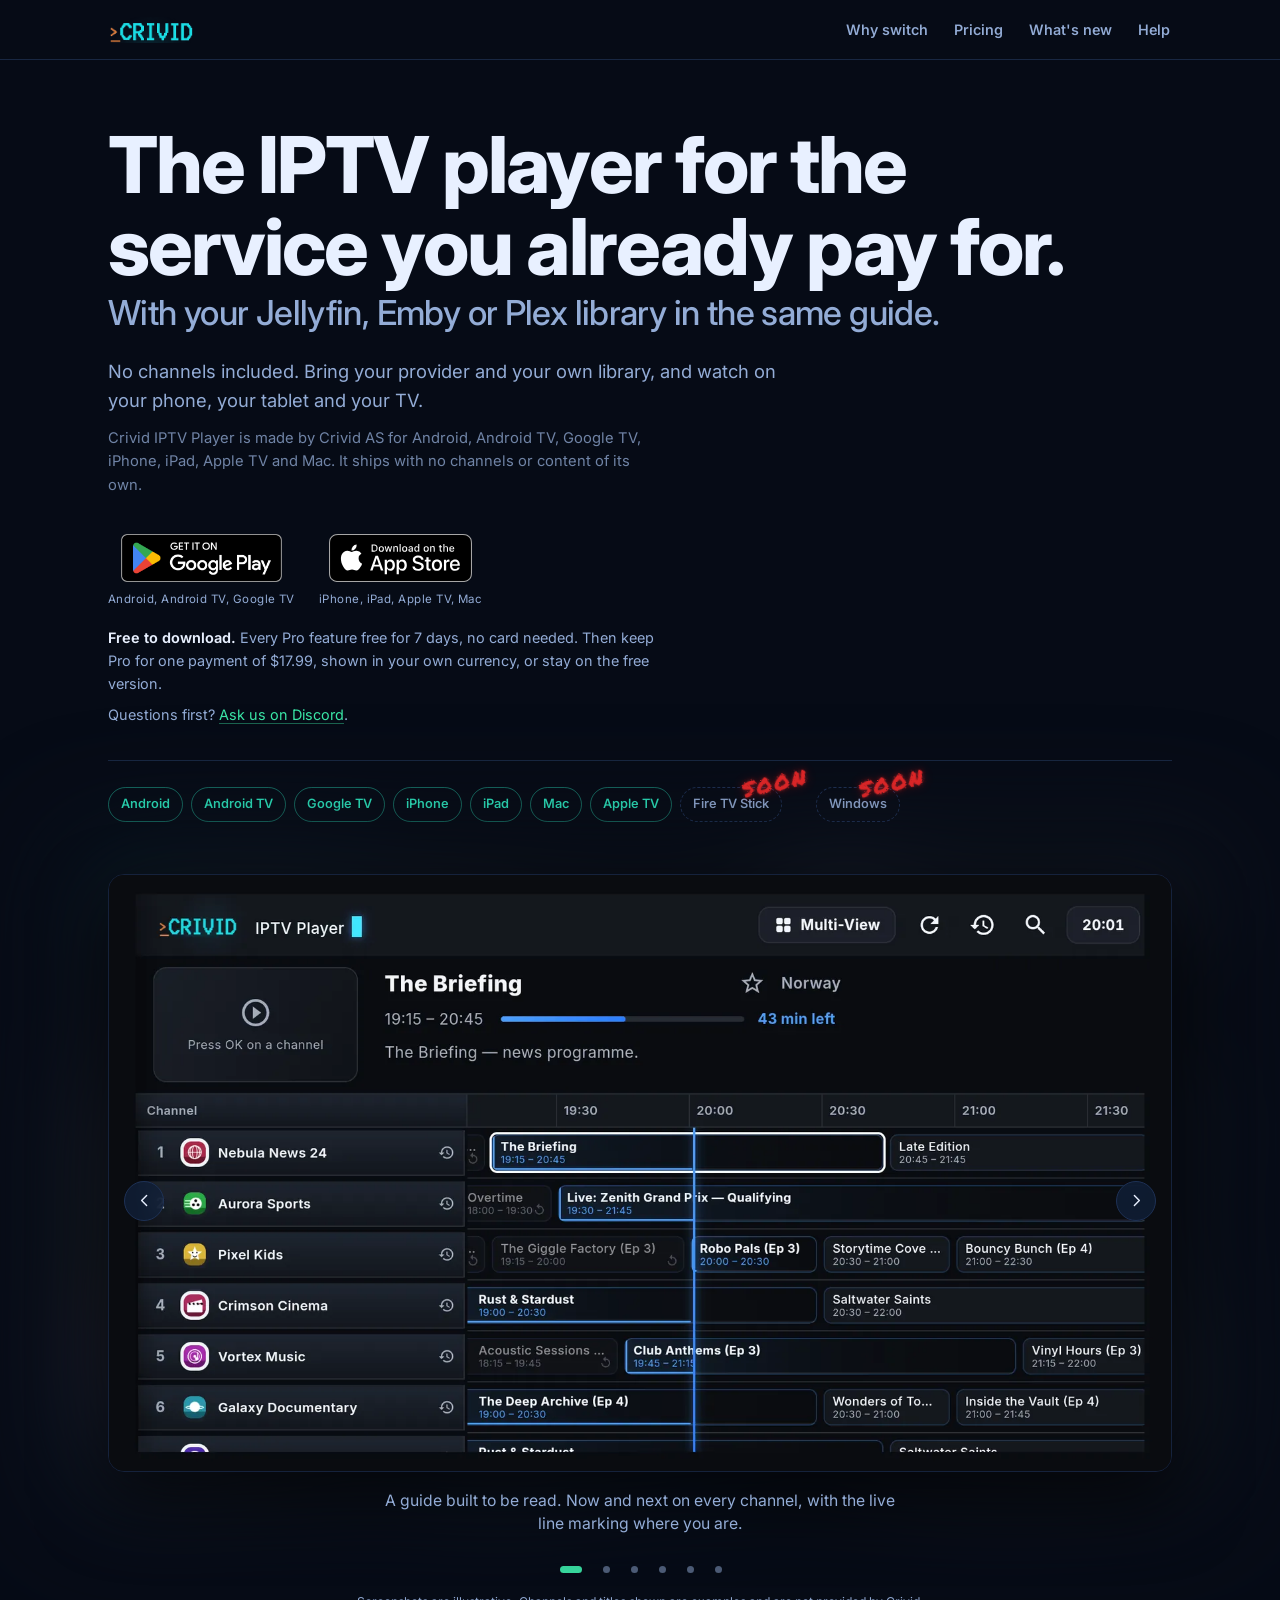
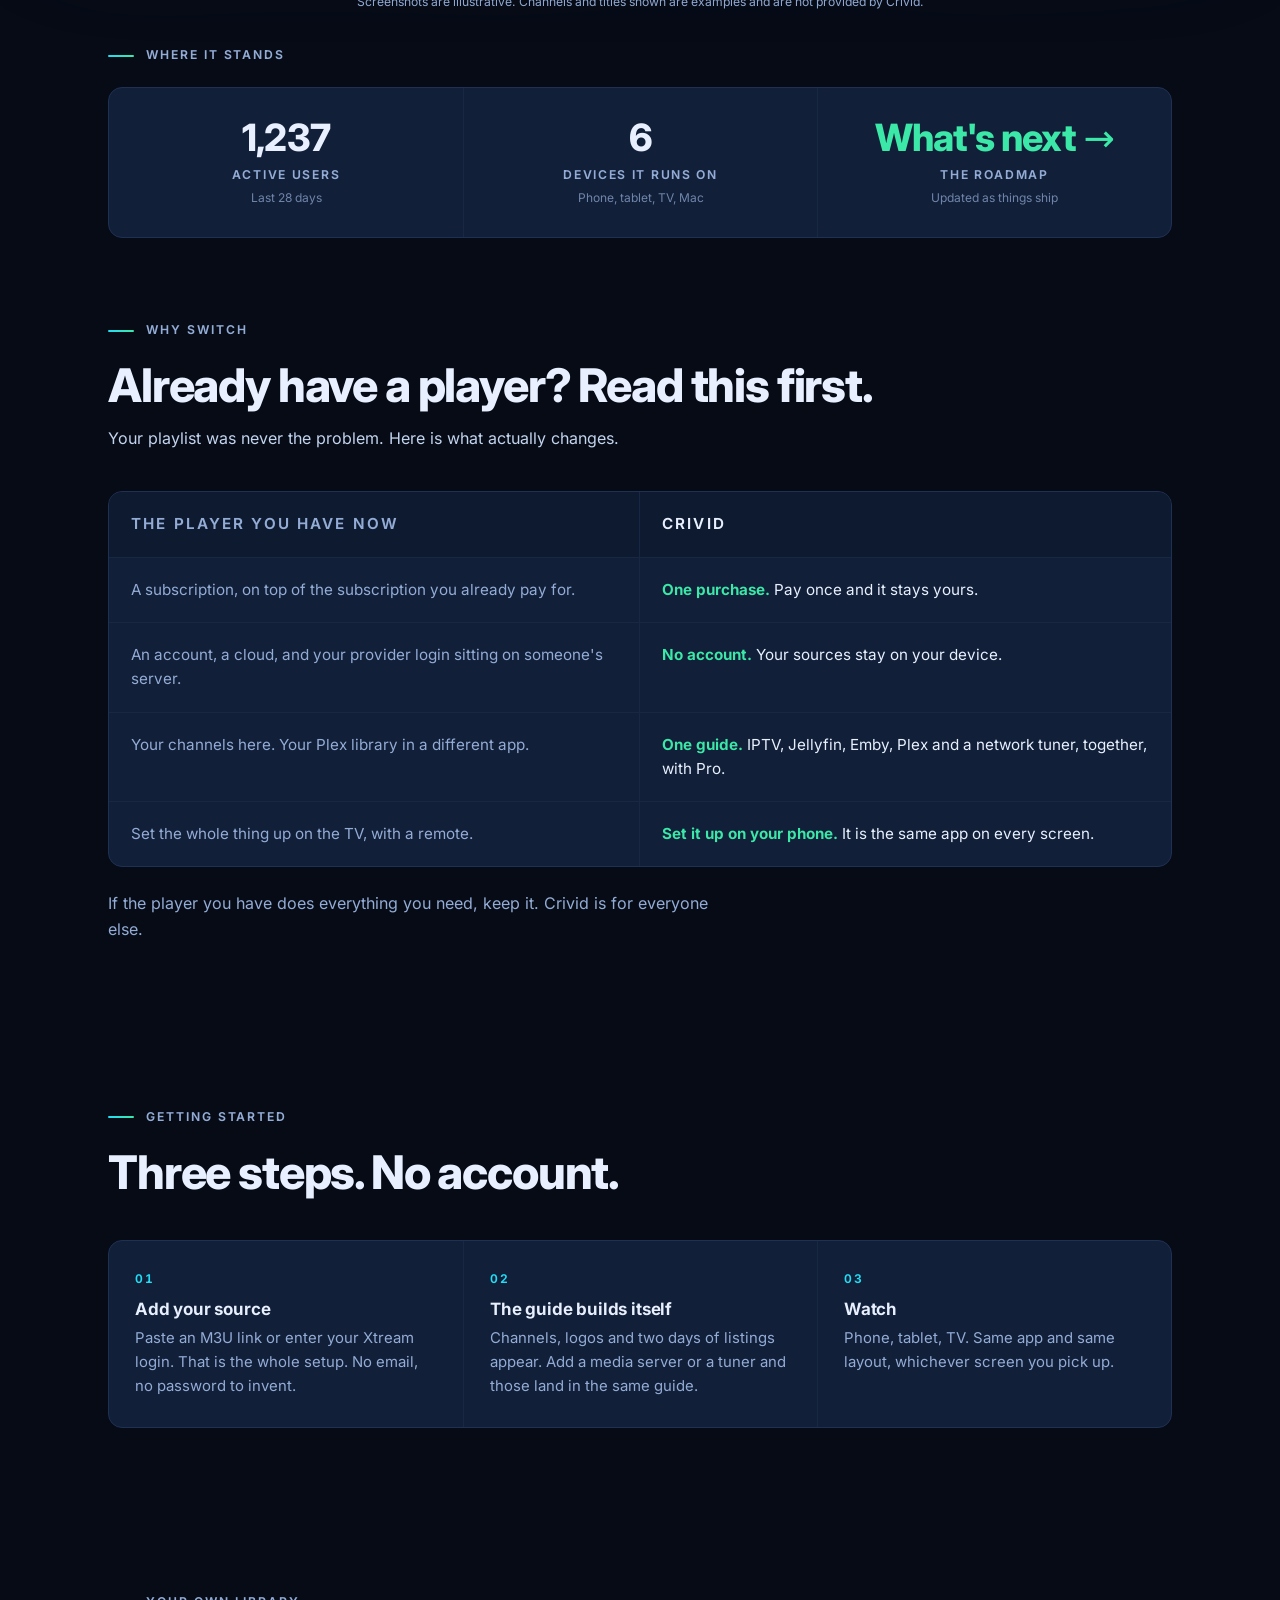
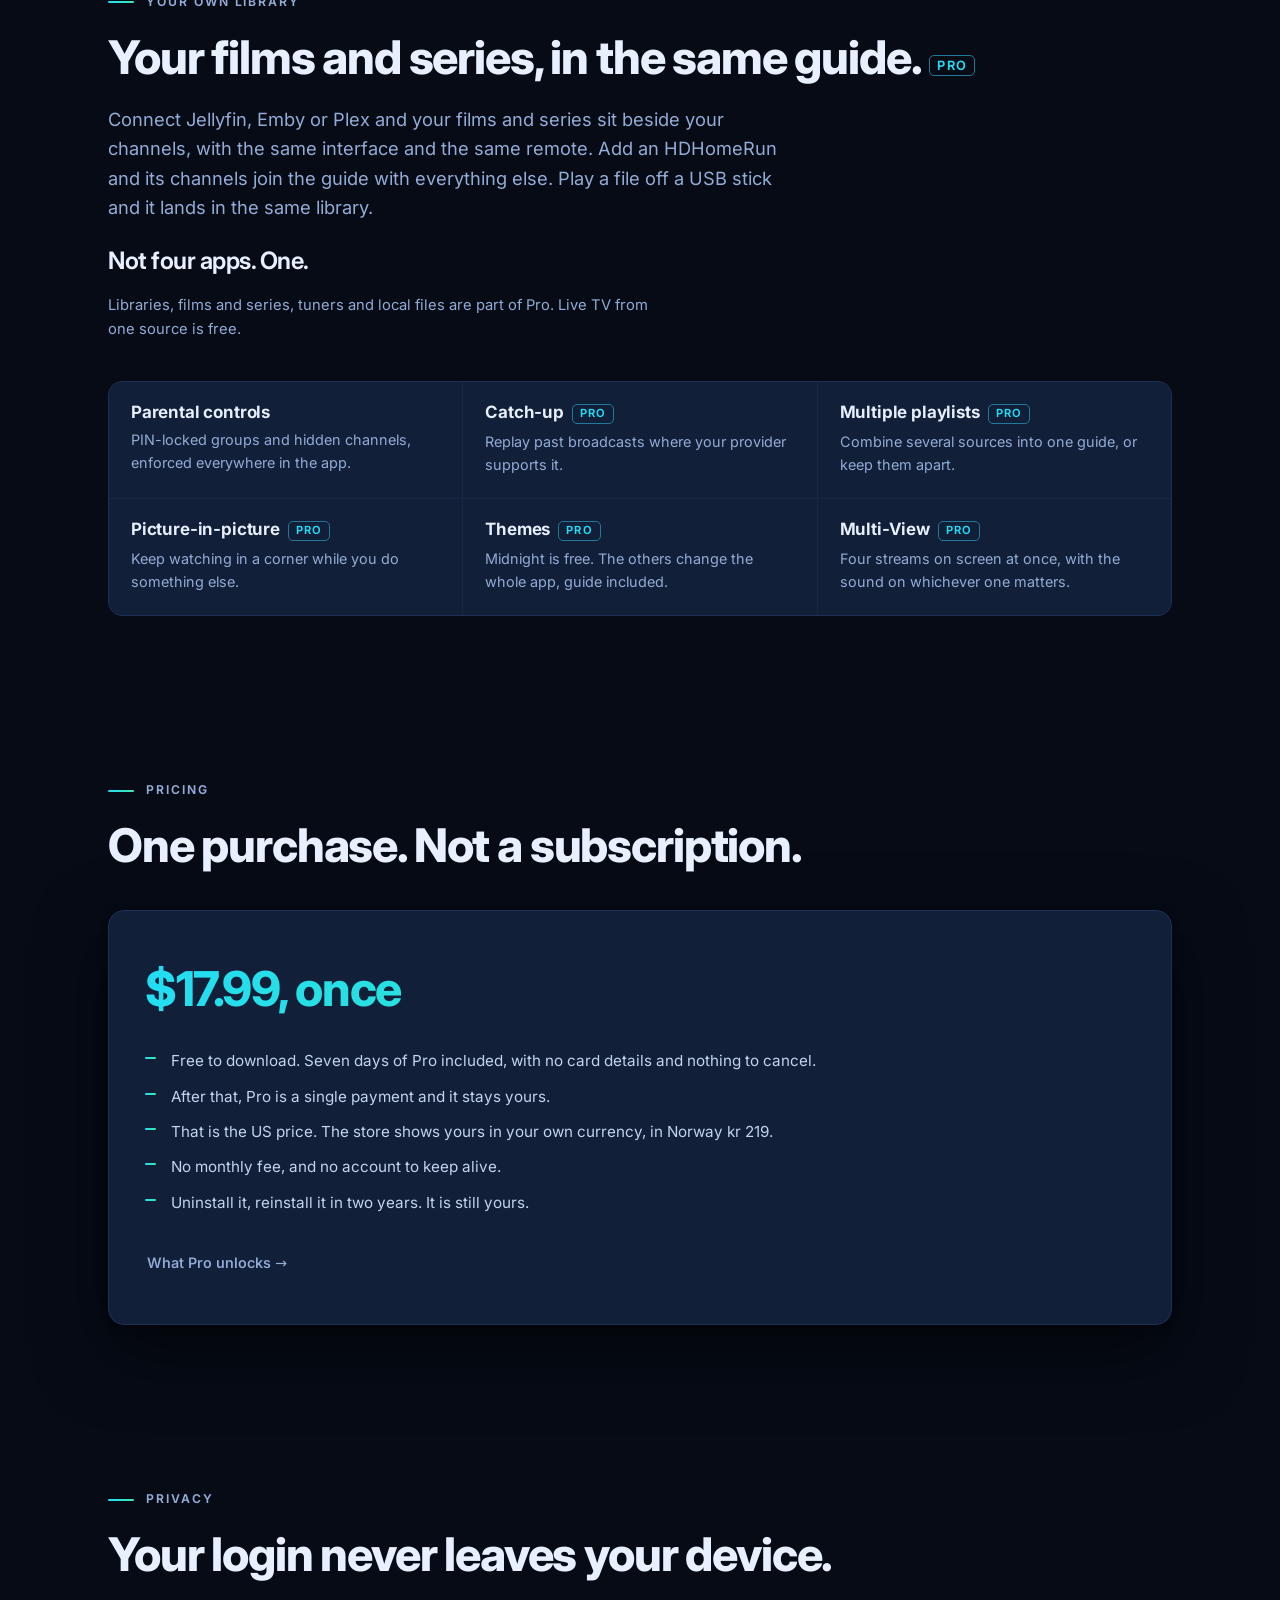
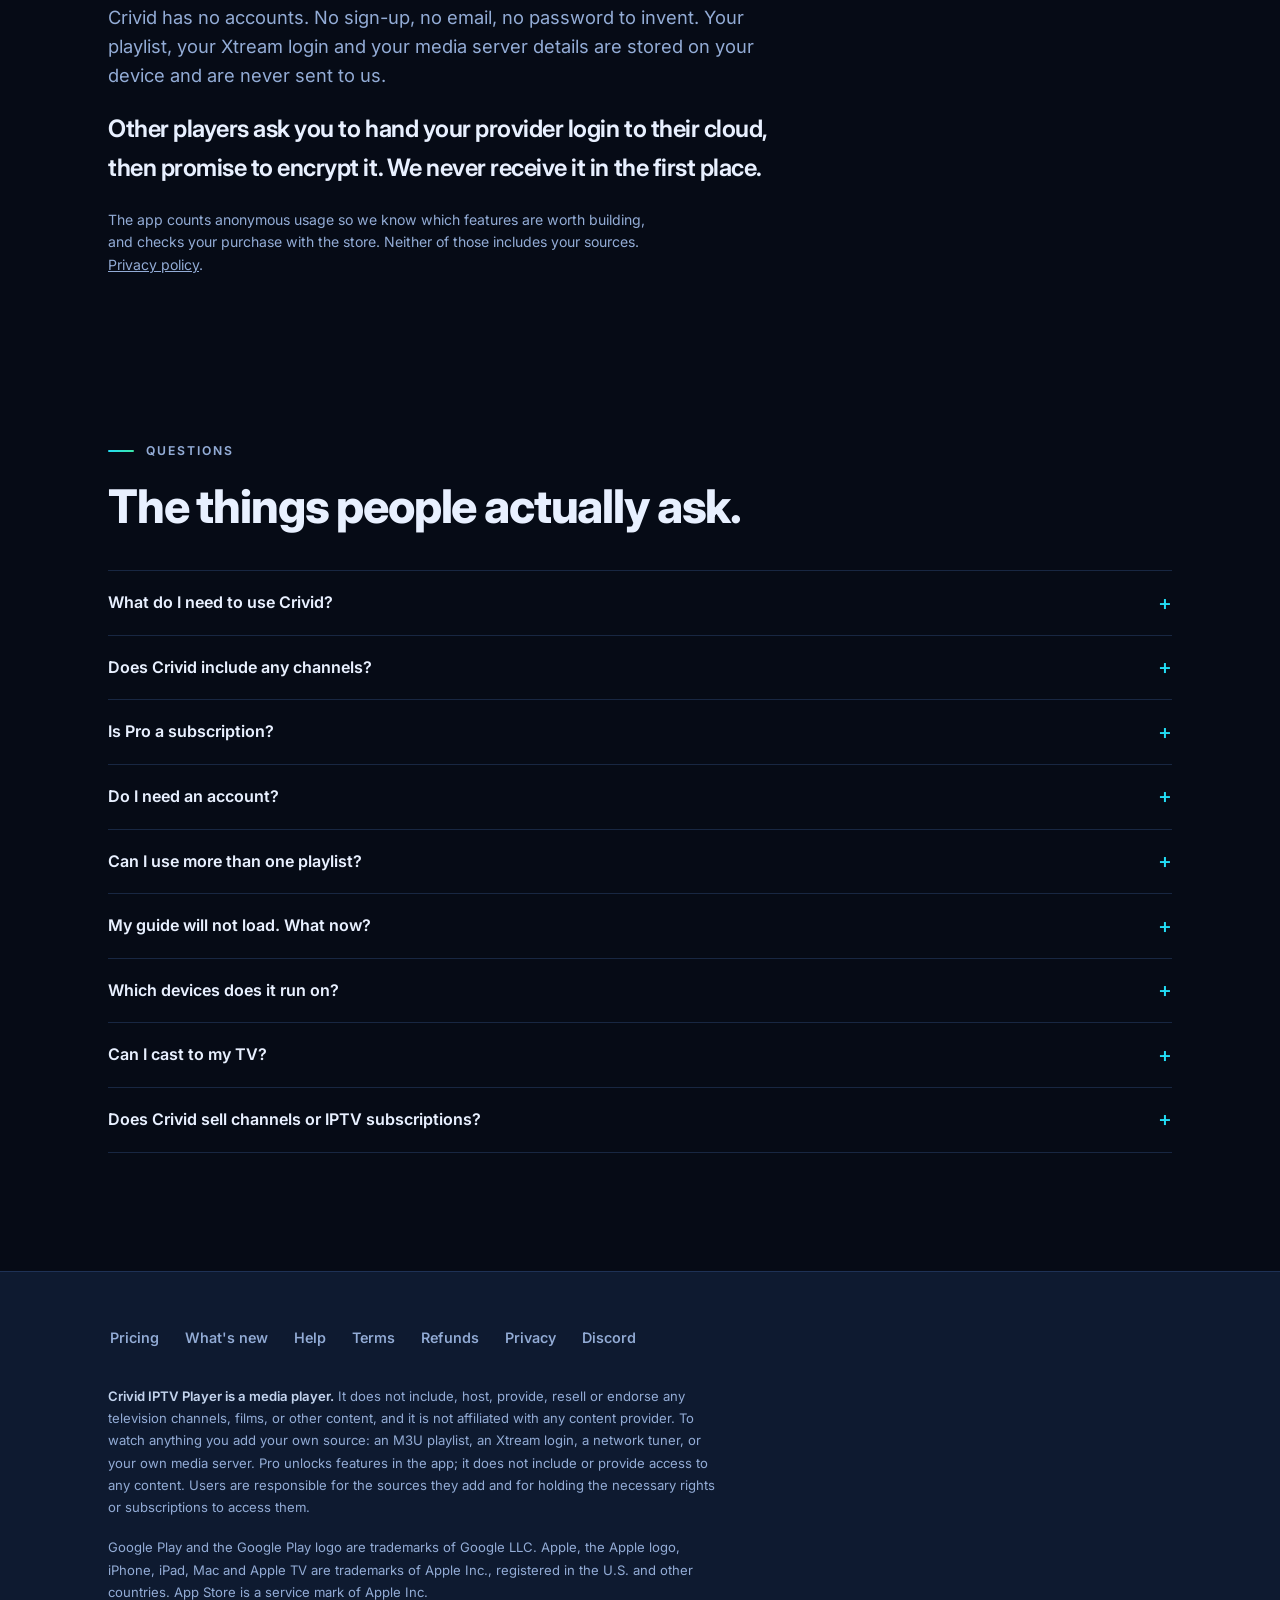
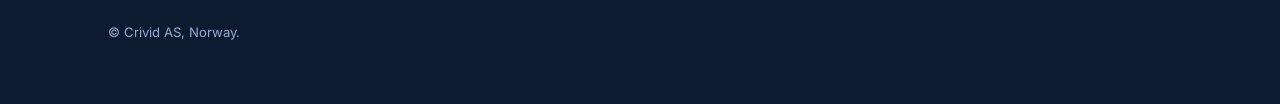
==== index.html @ e934a2a6 "Ny ?v på CSS etter at stempelet ble flyttet Co-Authored-By: Claude Opus 5.5 (1M context) <noreply@an" ====
<!doctype html>
<html lang="en">
<head>
<meta charset="utf-8">
<meta name="viewport" content="width=device-width, initial-scale=1">
<title>Crivid IPTV Player: your IPTV, Jellyfin, Emby and Plex in one guide</title>
<meta name="description" content="A media player for the IPTV service you already pay for, with your Jellyfin, Emby or Plex library in the same guide. Free to download, Pro is a one-time purchase. No subscription, no account. Android, Android TV, Google TV, iPhone, iPad, Apple TV and Mac.">
<link rel="canonical" href="https://crividplayer.com/">
<link rel="icon" href="img/icon-32.png" sizes="32x32">
<link rel="apple-touch-icon" href="img/icon-180.png">
<meta name="theme-color" content="#060B16">
<meta name="color-scheme" content="dark">
<meta property="og:type" content="website">
<meta property="og:url" content="https://crividplayer.com/">
<meta property="og:site_name" content="Crivid IPTV Player">
<meta property="og:title" content="Crivid IPTV Player: your IPTV, Jellyfin, Emby and Plex in one guide">
<meta property="og:description" content="Your IPTV subscription and your Jellyfin, Emby or Plex library, in the same guide. Free to download, Pro is a one-time purchase. No account. Android, Android TV, Google TV, iPhone, iPad, Apple TV and Mac.">
<meta property="og:image" content="https://crividplayer.com/img/shots/shot_multiview-r2.jpg">
<meta property="og:image:width" content="1600">
<meta property="og:image:height" content="900">
<meta name="twitter:card" content="summary_large_image">
<link rel="preload" href="fonts/inter-var.woff2?v=202608170109" as="font" type="font/woff2" crossorigin>
<link rel="stylesheet" href="page.css?v=202609272315">
<script type="application/ld+json">
{
  "@context": "https://schema.org",
  "@graph": [
    {
      "@type": "SoftwareApplication",
      "name": "Crivid IPTV Player",
      "applicationCategory": "MultimediaApplication",
      "operatingSystem": "Android 7.0+, Android TV, iOS 15.0+, iPadOS 15.0+, tvOS 17.0+, macOS 12.0+",
      "url": "https://crividplayer.com/",
      "dateModified": "2026-09-26",
      "sameAs": [
        "https://play.google.com/store/apps/details?id=com.crivid.iptvplayer",
        "https://apps.apple.com/app/id6783083716",
        "https://discord.gg/jTUG8FNECK"
      ],
      "downloadUrl": [
        "https://play.google.com/store/apps/details?id=com.crivid.iptvplayer",
        "https://apps.apple.com/app/id6783083716"
      ],
      "installUrl": [
        "https://play.google.com/store/apps/details?id=com.crivid.iptvplayer",
        "https://apps.apple.com/app/id6783083716"
      ],
      "image": "https://crividplayer.com/img/icon.png",
      "screenshot": [
        "https://crividplayer.com/img/shots/shot_guide-r2.jpg",
        "https://crividplayer.com/img/shots/shot_multiview-r2.jpg",
        "https://crividplayer.com/img/shots/shot_library-r2.jpg",
        "https://crividplayer.com/img/shots/shot_live-r2.jpg"
      ],
      "description": "A media player for the IPTV service you already subscribe to, with your Jellyfin, Emby or Plex library alongside it. Full TV guide, Multi-View, catch-up, HDHomeRun tuners and local files. Ships no channels or content of its own. You add your own source.",
      "featureList": [
        "TV guide (EPG) from your own XMLTV source",
        "Jellyfin, Emby and Plex libraries",
        "Multi-View, up to four streams at once",
        "Catch-up and replay",
        "Multiple playlists combined into one guide",
        "HDHomeRun network tuners",
        "Local and USB video files",
        "Parental controls with PIN-locked groups",
        "Picture-in-picture",
        "Colour themes across the whole app"
      ],
      "offers": {
        "@type": "Offer",
        "price": "0",
        "priceCurrency": "USD",
        "description": "Free to install. Pro is an optional one-time purchase, not a subscription."
      },
      "author": {
        "@id": "https://crividplayer.com/#organization"
      },
      "publisher": {
        "@id": "https://crividplayer.com/#organization"
      }
    },
    {
      "@type": "Organization",
      "@id": "https://crividplayer.com/#organization",
      "name": "Crivid AS",
      "url": "https://crivid.com/",
      "logo": "https://crividplayer.com/img/icon.png",
      "identifier": {
        "@type": "PropertyValue",
        "propertyID": "NO:ORGNR",
        "name": "Norwegian Organisation Number (Bronnoysundregistrene)",
        "value": "937 567 308"
      },
      "address": {
        "@type": "PostalAddress",
        "streetAddress": "Furuhaugvegen 21",
        "postalCode": "7549",
        "addressLocality": "Tanem",
        "addressCountry": "NO"
      }
    },
    {
      "@type": "FAQPage",
      "@id": "https://crividplayer.com/#faq",
      "mainEntity": [
        {
          "@type": "Question",
          "name": "What do I need to use Crivid?",
          "acceptedAnswer": {
            "@type": "Answer",
            "text": "A source you already have: an M3U playlist or an Xtream login from your provider, a media server such as Jellyfin, Emby or Plex, an HDHomeRun tuner, or video files on the device. Crivid plays what you bring."
          }
        },
        {
          "@type": "Question",
          "name": "Does Crivid include any channels?",
          "acceptedAnswer": {
            "@type": "Answer",
            "text": "No. Crivid is a player and nothing else. It does not include, host, provide or resell any channels, films or streams. You add your own source and you are responsible for holding the rights or subscription to access it."
          }
        },
        {
          "@type": "Question",
          "name": "Is Pro a subscription?",
          "acceptedAnswer": {
            "@type": "Answer",
            "text": "No. Pro is a one-time purchase. Seven days are included free with no card details, and after that a single payment unlocks it for good."
          }
        },
        {
          "@type": "Question",
          "name": "Do I need an account?",
          "acceptedAnswer": {
            "@type": "Answer",
            "text": "No. There is no sign-up, no email and no password. Everything lives on your device."
          }
        },
        {
          "@type": "Question",
          "name": "Does Crivid sell channels or IPTV subscriptions?",
          "acceptedAnswer": {
            "@type": "Answer",
            "text": "Never. Crivid AS makes the player and nothing else. Anyone offering Crivid IPTV with channels or a subscription is not us."
          }
        },
        {
          "@type": "Question",
          "name": "Can I use more than one playlist?",
          "acceptedAnswer": {
            "@type": "Answer",
            "text": "Yes, with Pro. Combine several sources into one guide, or keep them apart. Hiding and organising are remembered per playlist."
          }
        },
        {
          "@type": "Question",
          "name": "My guide will not load. What now?",
          "acceptedAnswer": {
            "@type": "Answer",
            "text": "Some providers send a very large guide. Make sure the app is up to date, since recent versions handle much larger guides. If yours stays empty, check the guide link your provider gave you, or ask us on Discord and we will look at it with you."
          }
        }
      ]
    }
  ]
}
</script>
</head>
<body>
<div class="page">

<header class="top"><div class="wrap">
  <a href="/" aria-label="Crivid IPTV Player"><img src="img/wordmark.png" alt="Crivid IPTV Player" width="229" height="68"></a>
  <nav class="nav">
    <a class="nav-link" href="#why">Why switch</a>
    <a class="nav-link" href="/pricing">Pricing</a>
    <a class="nav-link" href="/roadmap">What&#39;s new</a>
    <a class="nav-link" href="/help">Help</a>
  </nav>
</div></header>

<main>

<section class="hero"><div class="wrap">
  <h1>The IPTV player for the service you already pay for.
    <span class="second">With your Jellyfin, Emby or Plex library in the same guide.</span></h1>
  <p class="lede">No channels included. Bring your provider and your own library, and watch on your phone, your tablet and your TV.</p>
  <p class="define">Crivid IPTV Player is made by Crivid AS for Android, Android TV, Google TV, iPhone, iPad, Apple TV and Mac. It ships with no channels or content of its own.</p>

  <div class="cta">
    <div class="badges">
      <div class="badge"><a href="https://play.google.com/store/apps/details?id=com.crivid.iptvplayer"><img src="img/badge-google-play.png" width="161" height="48" alt="Get it on Google Play"></a><small>Android, Android TV, Google TV</small></div>
      <div class="badge"><a href="https://apps.apple.com/app/id6783083716"><img src="img/badge-app-store.svg" width="144" height="48" alt="Download on the App Store"></a><small>iPhone, iPad, Apple TV, Mac</small></div>
    </div>
  </div>
  <p class="fineprint"><b>Free to download.</b> Every Pro feature free for 7 days, no card needed. Then keep Pro for one payment of $17.99, shown in your own currency, or stay on the free version.</p>
  <p class="community">Questions first? <a href="https://discord.gg/jTUG8FNECK" target="_blank" rel="noopener">Ask us on Discord</a>.</p>

  <!-- Plattformraden er en PÅSTAND og må måles mot butikkene før hver publisering.
       Målt 2026-08-19 (kveld): Android, Android TV, iPhone, iPad og Mac serveres.
       Apple TV ER NÅ LIVE: iTunes-oppslag med entity=tvSoftware gir 1.1.19 i
       alle ti land (no/us/gb/de/se/dk/nl/fr/ca/au), bekreftet over flere runder
       av serveringsvakta — ikke ett øyeblikksbilde, som er kravet fordi Apples
       lookup flagrer mellom kall under utrulling.
       Windows er fortsatt ikke sendt inn. -->
  <div class="platforms">
    <svg width="0" height="0" style="position:absolute" aria-hidden="true" focusable="false"><filter id="spray"><feTurbulence type="fractalNoise" baseFrequency="1.1" numOctaves="2" seed="7" result="n"/><feDisplacementMap in="SourceGraphic" in2="n" scale="2.6"/></filter></svg>
    <span class="chip live">Android</span>
    <span class="chip live">Android TV</span>
    <span class="chip live">Google TV</span>
    <span class="chip live">iPhone</span>
    <span class="chip live">iPad</span>
    <span class="chip live">Mac</span>
    <span class="chip live">Apple TV</span>
    <span class="chip soon">Fire TV Stick</span>
    <span class="chip soon">Windows</span>
  </div>

  <div class="slider">
    <div class="stage">
    <div class="glow" aria-hidden="true"><img src="img/shots/shot_guide-r2.webp" alt="" class="on" fetchpriority="high" width="1600" height="900"><img data-src="img/shots/shot_multiview-r2.webp" alt="" width="1600" height="900"><img data-src="img/shots/shot_library-r2.webp" alt="" width="1600" height="900"><img data-src="img/shots/shot_live-r2.webp" alt="" width="1600" height="900"><img data-src="img/shots/shot_history.webp" alt="" width="1600" height="900"><img data-src="img/shots/shot_themes-r2.webp" alt="" width="1600" height="900"></div>
    <div class="frame"><img src="img/shots/shot_guide-r2.webp" fetchpriority="high" alt="A guide built to be read. Now and next on every channel, with the live line marking where you are." class="on" width="1600" height="900"><img data-src="img/shots/shot_multiview-r2.webp" alt="Four streams, one screen. Multi-View runs four live channels at once." width="1600" height="900"><img data-src="img/shots/shot_library-r2.webp" alt="Your library on the big screen, with posters and ratings at a glance." width="1600" height="900"><img data-src="img/shots/shot_live-r2.webp" alt="Live TV full screen, with the channel and what is coming up next." width="1600" height="900"><img data-src="img/shots/shot_history.webp" alt="Watch history. Everything you watched, ready to pick up again." width="1600" height="900"><img data-src="img/shots/shot_themes-r2.webp" alt="Themes, clock format and guide text size, so the app reads the way you want it." width="1600" height="900"></div>
  </div>
  <div class="caps"><p class="cap on">A guide built to be read. Now and next on every channel, with the live line marking where you are.</p><p class="cap">Four streams, one screen. Multi-View runs four live channels at once.</p><p class="cap">Your library on the big screen, with posters and ratings at a glance.</p><p class="cap">Live TV full screen, with the channel and what is coming up next.</p><p class="cap">Watch history. Everything you watched, ready to pick up again.</p><p class="cap">Themes, clock format and guide text size, so the app reads the way you want it.</p></div>
    <div class="controls">
      <button class="arrow prev" type="button" aria-label="Previous screenshot"><svg viewBox="0 0 24 24"><path d="m15 5-7 7 7 7"/></svg></button>
      <div class="dots"><button type="button" aria-label="Screenshot 1" aria-current="true"></button><button type="button" aria-label="Screenshot 2"></button><button type="button" aria-label="Screenshot 3"></button><button type="button" aria-label="Screenshot 4"></button><button type="button" aria-label="Screenshot 5"></button><button type="button" aria-label="Screenshot 6"></button></div>
      <button class="arrow next" type="button" aria-label="Next screenshot"><svg viewBox="0 0 24 24"><path d="m9 5 7 7-7 7"/></svg></button>
    </div>
    <p class="shot-note">Screenshots are illustrative. Channels and titles shown are examples and are not provided by Crivid.</p>
  </div>
</div></section>

<section class="stats-sec"><div class="wrap">
  <div class="eyebrow">Where it stands</div>
  <div class="stats">
    <div class="stat"><span class="n" id="stat-users">1,203</span><div class="l">Active users</div><div class="s">Last 28 days</div></div>
    <div class="stat"><span class="n">6</span><div class="l">Devices it runs on</div><div class="s">Phone, tablet, TV, Mac</div></div>
    <div class="stat"><span class="n"><a href="/roadmap">What&#39;s next &rarr;</a></span><div class="l">The roadmap</div><div class="s">Updated as things ship</div></div>
  </div>
</div></section>


<section id="why"><div class="wrap">
  <div class="eyebrow">Why switch</div>
  <h2>Already have a player? Read this first.</h2>
  <p>Your playlist was never the problem. Here is what actually changes.</p>

  <div class="ledger">
    <div class="lrow"><div class="them lhead">The player you have now</div><div class="us lhead">Crivid</div></div>
    <div class="lrow">
      <div class="them">A subscription, on top of the subscription you already pay for.</div>
      <div class="us"><b>One purchase.</b> Pay once and it stays yours.</div>
    </div>
    <div class="lrow">
      <div class="them">An account, a cloud, and your provider login sitting on someone's server.</div>
      <div class="us"><b>No account.</b> Your sources stay on your device.</div>
    </div>
    <div class="lrow">
      <div class="them">Your channels here. Your Plex library in a different app.</div>
      <div class="us"><b>One guide.</b> IPTV, Jellyfin, Emby, Plex and a network tuner, together, with Pro.</div>
    </div>
    <div class="lrow">
      <div class="them">Set the whole thing up on the TV, with a remote.</div>
      <div class="us"><b>Set it up on your phone.</b> It is the same app on every screen.</div>
    </div>
  </div>
  <p style="margin-top:24px;color:var(--muted)">If the player you have does everything you need, keep it. Crivid is for everyone else.</p>
</div></section>

<section><div class="wrap">
  <div class="eyebrow">Getting started</div>
  <h2>Three steps. No account.</h2>
  <div class="steps">
    <div class="step">
      <div class="n">01</div><h3>Add your source</h3>
      <p>Paste an M3U link or enter your Xtream login. That is the whole setup. No email, no password to invent.</p>
    </div>
    <div class="step">
      <div class="n">02</div><h3>The guide builds itself</h3>
      <p>Channels, logos and two days of listings appear. Add a media server or a tuner and those land in the same guide.</p>
    </div>
    <div class="step">
      <div class="n">03</div><h3>Watch</h3>
      <p>Phone, tablet, TV. Same app and same layout, whichever screen you pick up.</p>
    </div>
  </div>
</div></section>

<section id="features"><div class="wrap">
  <div class="eyebrow">Your own library</div>
  <h2>Your films and series, in the same guide.<span class="pro-tag">PRO</span></h2>
  <p class="lede">Connect Jellyfin, Emby or Plex and your films and series sit beside your channels, with the same interface and the same remote. Add an HDHomeRun and its channels join the guide with everything else. Play a file off a USB stick and it lands in the same library.</p>
  <p class="punch">Not four apps. One.</p>
  <p class="pro-note">Libraries, films and series, tuners and local files are part of Pro. Live TV from one source is free.</p>

  <div class="more">
    <div><h3>Parental controls</h3><p>PIN-locked groups and hidden channels, enforced everywhere in the app.</p></div>
    <div><h3>Catch-up<span class="pro-tag">PRO</span></h3><p>Replay past broadcasts where your provider supports it.</p></div>
    <div><h3>Multiple playlists<span class="pro-tag">PRO</span></h3><p>Combine several sources into one guide, or keep them apart.</p></div>
    <div><h3>Picture-in-picture<span class="pro-tag">PRO</span></h3><p>Keep watching in a corner while you do something else.</p></div>
    <div><h3>Themes<span class="pro-tag">PRO</span></h3><p>Midnight is free. The others change the whole app, guide included.</p></div>
    <div><h3>Multi-View<span class="pro-tag">PRO</span></h3><p>Four streams on screen at once, with the sound on whichever one matters.</p></div>
  </div>
</div></section>

<section><div class="wrap">
  <div class="eyebrow">Pricing</div>
  <h2>One purchase. Not a subscription.</h2>
  <div class="panel">
    <div class="price">$17.99, once</div>
    <ul class="plist">
      <li>Free to download. Seven days of Pro included, with no card details and nothing to cancel.</li>
      <li>After that, Pro is a single payment and it stays yours.</li>
      <li>That is the US price. The store shows yours in your own currency, in Norway kr 219.</li>
      <li>No monthly fee, and no account to keep alive.</li>
      <li>Uninstall it, reinstall it in two years. It is still yours.</li>
    </ul>
    <p style="margin-top:26px"><a class="nav-link" href="/pricing">What Pro unlocks →</a></p>
  </div>
</div></section>

<section><div class="wrap">
  <div class="eyebrow">Privacy</div>
  <h2>Your login never leaves your device.</h2>
  <p class="lede">Crivid has no accounts. No sign-up, no email, no password to invent. Your playlist, your Xtream login and your media server details are stored on your device and are never sent to us.</p>
  <p class="punch">Other players ask you to hand your provider login to their cloud, then promise to encrypt it. We never receive it in the first place.</p>
  <!-- Faktasjekket mot koden 2026-08-17: analytics logger kun enum-verdier
       (source, via, reason, action, found, platform). Ingen URL, vert, brukernavn
       eller spillelistedata forlater enheten. Derfor er formuleringen «aldri sendt
       til oss» presis — mens «vi har ingen server» ville vært usant. -->
  <p style="margin-top:22px;font-size:.88rem;color:var(--muted);max-width:60ch">The app counts anonymous usage so we know which features are worth building, and checks your purchase with the store. Neither of those includes your sources. <a href="/privacy">Privacy policy</a>.</p>
</div></section>

<section><div class="wrap">
  <div class="eyebrow">Questions</div>
  <h2>The things people actually ask.</h2>
  <div class="faq">
    <details><summary>What do I need to use Crivid?</summary><p>A source you already have: an M3U playlist or an Xtream login from your provider, a media server such as Jellyfin, Emby or Plex, an HDHomeRun tuner, or video files on the device. Crivid plays what you bring.</p></details>
    <details><summary>Does Crivid include any channels?</summary><p>No. Crivid is a player and nothing else. It does not include, host, provide or resell any channels, films or streams. You add your own source and you are responsible for holding the rights or subscription to access it.</p></details>
    <details><summary>Is Pro a subscription?</summary><p>No. Pro is a one-time purchase. Seven days are included free with no card details, and after that a single payment unlocks it for good.</p></details>
    <details><summary>Do I need an account?</summary><p>No. There is no sign-up, no email and no password. Everything lives on your device.</p></details>
    <details><summary>Can I use more than one playlist?</summary><p>Yes, with Pro. Combine several sources into one guide, or keep them apart. Hiding and organising are remembered per playlist.</p></details>
    <details><summary>My guide will not load. What now?</summary><p>Some providers send a very large guide. Make sure the app is up to date, since recent versions handle much larger guides. If yours stays empty, check the guide link your provider gave you, or ask us on <a href="https://discord.gg/jTUG8FNECK">Discord</a> and we will look at it with you. There is more in <a href="/help#guide">Help</a>.</p></details>
    <details><summary>Which devices does it run on?</summary><p>Android phones and tablets, Android TV and Google TV from Google Play. iPhone, iPad, Apple TV and Mac from the App Store. Fire TV Stick is days away, installed straight from this website, and Windows is in progress.</p></details>
    <details><summary>Can I cast to my TV?</summary><p>Not with Chromecast, and AirPlay carries sound only for now. Install Crivid on the TV itself instead: it is the same app on every screen. See what is <a href="/roadmap">planned and not planned</a>.</p></details>
    <details><summary>Does Crivid sell channels or IPTV subscriptions?</summary><p>Never. Crivid AS makes the player and nothing else. Anyone offering Crivid IPTV with channels or a subscription is not us.</p></details>
  </div>
</div></section>

</main>

<footer><div class="wrap">
  <nav class="foot-nav">
    <a href="/pricing">Pricing</a>
    <a href="/roadmap">What&#39;s new</a>
    <a href="/help">Help</a>
    <a href="/terms">Terms</a>
    <a href="/refunds">Refunds</a>
    <a href="/privacy">Privacy</a>
    <a href="https://discord.gg/jTUG8FNECK">Discord</a>
  </nav>
  <p class="legal"><strong>Crivid IPTV Player is a media player.</strong> It does not include, host, provide, resell or endorse any television channels, films, or other content, and it is not affiliated with any content provider. To watch anything you add your own source: an M3U playlist, an Xtream login, a network tuner, or your own media server. Pro unlocks features in the app; it does not include or provide access to any content. Users are responsible for the sources they add and for holding the necessary rights or subscriptions to access them.</p>
  <p class="legal" style="margin-top:18px">Google Play and the Google Play logo are trademarks of Google LLC. Apple, the Apple logo, iPhone, iPad, Mac and Apple TV are trademarks of Apple Inc., registered in the U.S. and other countries. App Store is a service mark of Apple Inc.</p>
  <p class="legal" style="margin-top:18px">© Crivid AS, Norway.</p>
</div></footer>

</div>
<script>
(function(){
  var frame=document.querySelector('.frame'); if(!frame) return;
  var imgs=frame.querySelectorAll('img'), dots=document.querySelectorAll('.dots button');
  // Glodelaget og bildeteksten folger SAMME indeks som bildet. Hadde de blitt
  // styrt hver for seg, ville de sklidd fra hverandre ved raske klikk.
  var glow=document.querySelectorAll('.glow img'), caps=document.querySelectorAll('.cap');
  var i=0,timer=null,still=window.matchMedia('(prefers-reduced-motion: reduce)').matches;
  // Bare foerste bilde lastes med siden. Resten har data-src og hentes naar
  // siden er ferdig, saa telefonen ikke laster seks bilder foer foerste vises
  // (gjennomgang 26.09: 474 KB paa en gang). Klikkes det foer det, hentes
  // bildet der og da.
  function load(el){ var d=el.getAttribute('data-src'); if(d){ el.src=d; el.removeAttribute('data-src'); } }
  function loadAll(){ imgs.forEach(load); glow.forEach(load); }
  if(document.readyState==='complete') loadAll(); else window.addEventListener('load',loadAll);
  function go(n){ i=(n+imgs.length)%imgs.length;
    load(imgs[i]); load(glow[i]);
    imgs.forEach(function(el,k){el.classList.toggle('on',k===i);});
    glow.forEach(function(el,k){el.classList.toggle('on',k===i);});
    // Skjermlesere skal hoere bildet og teksten som vises, ikke alle seks.
    caps.forEach(function(el,k){el.classList.toggle('on',k===i); el.setAttribute('aria-hidden',k===i?'false':'true');});
    imgs.forEach(function(el,k){el.setAttribute('aria-hidden',k===i?'false':'true');});
    dots.forEach(function(el,k){ if(k===i) el.setAttribute('aria-current','true'); else el.removeAttribute('aria-current'); }); }
  function start(){ if(still) return; stop(); timer=setInterval(function(){go(i+1);},4500); }
  function stop(){ if(timer) clearInterval(timer); timer=null; }
  document.querySelector('.arrow.next').addEventListener('click',function(){go(i+1);start();});
  document.querySelector('.arrow.prev').addEventListener('click',function(){go(i-1);start();});
  dots.forEach(function(el,k){el.addEventListener('click',function(){go(k);start();});});
  var s=document.querySelector('.slider');
  s.addEventListener('mouseenter',stop); s.addEventListener('mouseleave',start);
  s.addEventListener('focusin',stop); s.addEventListener('focusout',start);
  go(0);
  start();
})();
</script>

<script>
/* Tallet i stripa. stats.json skrives av en jobb paa MothBot en gang i doegnet.
   Feiler hentingen, staar tallet i HTML-en igjen — en side som viser et litt
   gammelt tall er bedre enn en som viser en tom rute. */
fetch('/stats.json').then(function(r){ return r.ok ? r.json() : null; })
  .then(function(d){
    if (!d || typeof d.active_users !== 'number') return;
    var el = document.getElementById('stat-users');
    if (el) el.textContent = d.active_users.toLocaleString('en-US');
  }).catch(function(){});
</script>
<script src="store-links.js"></script>
</body>
</html>
---- page.css ----
@font-face{font-family:"Permanent Marker";src:url("fonts/permanent-marker.woff2") format("woff2");font-display:swap}
/* crividplayer.com — 2026-08-17
   Bygget om etter gjennomgang av konkurransebildet. Strukturen er lånt fra en
   konkurrent som selger bedre enn oss; påstandene er våre egne og etterprøvd.

   Typografi: appens EGEN Inter, variabel (vekt 100–900, optisk 14–32), subsettet
   til latin + æøå. 856 KB -> 48 KB. Lokal fil, ikke CDN: en font som lastes fra
   et fremmed domene feiler stille og bytter typografi uten å si fra.

   Tema: SIDA ER MØRK, ALLTID. Se token-blokka under. */

@font-face{
  font-family:'InterVar';
  src:url('fonts/inter-var.woff2?v=202608170109') format('woff2');
  font-weight:100 900; font-style:normal; font-display:swap;
}

/* ⚠️ MØRK, ALLTID — sida følger IKKE systemtemaet.
   Første utgave hadde lys + mørk palett etter prefers-color-scheme. Christian
   kjører lyst systemtema og fikk en HVIT side: feil merkevare (appen er mørk,
   alle butikkpanelene er mørke), og ordmerket er en PNG tegnet for mørk bunn —
   på lys bakgrunn fikk det en synlig lys glorie rundt seg.
   Enkelt-tema er et VALG her, ikke en forglemmelse: hver farge settes eksplisitt,
   så sida holder seg uansett hva verten rundt gjør.
   (De to gamle mørk-blokkene hadde dessuten drevet fra hverandre — --live sto
   duplisert i den ene og manglet i den andre. Ett sett kan ikke drive.) */
:root{
  --ground:#060B16; --ground-2:#0B1526; --surface:#111F38; --surface-2:#0E1A30;
  --line:#1E3155; --line-soft:#182742;
  --ink:#E8F0FF; --ink-2:#C3D4EE; --muted:#93ACD6;
  --cyan:#22DDF5; --mint:#3BE8A8;
  --glow:rgba(34,221,245,.16); --on-accent:#04121C;
  --live:#2CE8C0; --live-line:rgba(44,232,192,.42); --live-fill:rgba(44,232,192,.10);
  --shadow:0 26px 70px rgba(0,0,0,.55),0 2px 8px rgba(0,0,0,.35);
}

*{box-sizing:border-box;margin:0;padding:0}
html{scroll-behavior:smooth}
body{
  font-family:'InterVar',system-ui,-apple-system,sans-serif;
  font-variation-settings:'opsz' 14,'wght' 400;
  background:var(--ground); color:var(--ink);
  line-height:1.6; -webkit-font-smoothing:antialiased;
}
.wrap{max-width:1120px;margin:0 auto;padding:0 28px}
a{color:inherit}

/* Ryggraden er FJERNET for godt. Ideen var guidens naa-linje foert gjennom
   sida. Foerste forsoek hang ikke sammen med noe; andre forsoek koblet den til
   seksjonsmerkene — og den fungerte fortsatt ikke i praksis. Christian saa den
   to ganger og reagerte begge ganger. Da er den feil, uansett hvor god ideen er
   paa papiret. */
.page{position:relative}

/* ── Topplinje ────────────────────────────────────────────────────────── */
.top{position:relative;z-index:2;border-bottom:1px solid var(--line-soft);background:var(--ground)}
.top .wrap{display:flex;align-items:center;gap:26px;padding-top:16px;padding-bottom:16px}
.top img{height:26px;width:auto;display:block}
.nav{margin-left:auto;display:flex;gap:22px;flex-wrap:wrap}
.nav-link{font-size:.9rem;color:var(--muted);text-decoration:none;font-variation-settings:'opsz' 14,'wght' 560}
.nav-link:hover{color:var(--ink)}
.nav-link:focus-visible{outline:2px solid var(--cyan);outline-offset:3px;border-radius:4px}

section{position:relative;padding:82px 0}
.eyebrow{
  position:relative;font-variation-settings:'opsz' 14,'wght' 640;font-size:.72rem;
  letter-spacing:.16em;text-transform:uppercase;color:var(--muted);margin-bottom:22px;
}
.eyebrow::before{content:"";display:inline-block;width:26px;height:2px;vertical-align:middle;
  margin-right:12px;border-radius:2px;background:linear-gradient(90deg,var(--cyan),var(--mint))}

h1,h2,h3{font-variation-settings:'opsz' 32,'wght' 780;letter-spacing:-.025em;line-height:1.04;text-wrap:balance}
h1{font-size:clamp(2.7rem,6.4vw,4.9rem)}
h1 .second{
  display:block;font-variation-settings:'opsz' 32,'wght' 500;color:var(--muted);
  letter-spacing:-.018em;margin-top:.16em;font-size:clamp(1.35rem,2.9vw,2.15rem);line-height:1.16;
}
h2{font-size:clamp(1.9rem,3.7vw,2.9rem);margin-bottom:16px}
h3{font-size:1.06rem;font-variation-settings:'opsz' 14,'wght' 680;letter-spacing:-.01em}
p{color:var(--ink-2);max-width:62ch}
.lede{font-size:1.14rem;color:var(--muted);margin-top:24px;max-width:56ch}
.define{font-size:.92rem;color:var(--muted);opacity:.75;margin-top:12px;max-width:62ch}
.punch{
  margin-top:20px;font-variation-settings:'opsz' 32,'wght' 640;font-size:1.5rem;
  letter-spacing:-.02em;color:var(--ink);max-width:46ch;
}

.hero{padding-top:64px;padding-bottom:34px}
.cta{display:flex;gap:14px;flex-wrap:wrap;margin-top:36px}
.btn{
  display:inline-flex;align-items:center;gap:9px;padding:14px 24px;border-radius:11px;
  font-variation-settings:'opsz' 14,'wght' 640;font-size:.95rem;text-decoration:none;
  border:1px solid transparent;transition:transform .16s ease,box-shadow .16s ease;
}
.btn-primary{background:linear-gradient(135deg,var(--cyan),var(--mint));color:var(--on-accent);box-shadow:0 10px 30px var(--glow)}
.btn-ghost{border-color:var(--line);color:var(--ink);background:var(--surface)}
.btn:hover{transform:translateY(-2px)}
.btn:focus-visible{outline:2px solid var(--cyan);outline-offset:3px}
.fineprint{margin-top:18px;font-size:.9rem;color:var(--muted)}

.platforms{display:flex;flex-wrap:wrap;gap:8px;margin-top:34px;padding-top:26px;border-top:1px solid var(--line-soft)}
.chip{
  font-size:.78rem;padding:6px 12px;border-radius:99px;border:1px solid var(--line);
  color:var(--ink-2);font-variation-settings:'opsz' 14,'wght' 560;
}
.chip.live{border-color:var(--live-line);color:var(--live)}
.chip.soon{color:var(--muted);border-style:dashed}
/* «SOON» sprayet på skrå over det som ikke er ute ennå (Christian 27.09).
   Permanent Marker ligger på vårt eget domene (Apache 2.0), så ingenting
   hentes fra Google. Filteret #spray i index.html gir ujevne kanter, og
   skyggene gir den tynne dusjen rundt, slik sprayboks gjør. */
.chip.soon{position:relative;overflow:visible;margin-right:1.6rem}
.chip.soon::after{
  content:"SOON";position:absolute;right:-1.7rem;top:-.95rem;
  transform:rotate(-12deg);
  font-family:"Permanent Marker","Comic Sans MS",cursive;font-size:1.3rem;line-height:1;
  letter-spacing:.1em;color:#ff2a2a;white-space:nowrap;pointer-events:none;
  text-shadow:0 0 1px #ff2a2a,0 0 5px rgba(255,42,42,.55),0 0 14px rgba(255,42,42,.28);
  filter:url(#spray);opacity:.93;
}

/* ── Butikkpanelene bærer argumentet ──────────────────────────────────── */
figure{margin:0}
.shot{
  width:100%;height:auto;display:block;border-radius:14px;border:1px solid var(--line);
  box-shadow:var(--shadow);background:var(--surface);
}
.hero-shot{margin-top:52px}
.cap{margin-top:12px;font-size:.8rem;color:var(--muted)}
.gallery{display:grid;grid-template-columns:repeat(auto-fit,minmax(430px,1fr));gap:26px;margin-top:44px}
@media (max-width:900px){.gallery{grid-template-columns:1fr}}

/* ── Sammenlikning ───────────────────────────────────────────────────── */
.ledger{margin-top:40px;border:1px solid var(--line);border-radius:14px;overflow:hidden;background:var(--surface)}
.lrow{display:grid;grid-template-columns:1fr 1fr;border-top:1px solid var(--line-soft)}
.lrow:first-child{border-top:none}
.lrow>div{padding:20px 22px;font-size:.95rem}
.lrow .them{color:var(--muted);border-right:1px solid var(--line-soft)}
.lrow .us{color:var(--ink)}
.lrow .us b{font-variation-settings:'opsz' 14,'wght' 680;color:var(--mint)}
.lhead{
  background:var(--surface-2);font-size:.72rem;letter-spacing:.14em;text-transform:uppercase;
  color:var(--muted);font-variation-settings:'opsz' 14,'wght' 640;
}

/* ── Steg ─────────────────────────────────────────────────────────────── */
.steps{
  display:grid;grid-template-columns:repeat(auto-fit,minmax(248px,1fr));margin-top:44px;
  border:1px solid var(--line);border-radius:14px;overflow:hidden;background:var(--surface);
}
.step{padding:28px 26px;border-left:1px solid var(--line-soft)}
.step:first-child{border-left:none}
.step .n{
  font-variant-numeric:tabular-nums;font-size:.75rem;letter-spacing:.14em;color:var(--cyan);
  font-variation-settings:'opsz' 14,'wght' 660;margin-bottom:12px;
}
.step p{font-size:.93rem;margin-top:9px;color:var(--muted)}

/* ── Resten av funksjonene ────────────────────────────────────────────── */
.more{
  display:grid;grid-template-columns:repeat(auto-fit,minmax(258px,1fr));gap:1px;margin-top:40px;
  background:var(--line-soft);border:1px solid var(--line);border-radius:14px;overflow:hidden;
}
.more>div{background:var(--surface);padding:22px}
.more p{font-size:.9rem;color:var(--muted);margin-top:6px}
.pro-tag{
  display:inline-block;margin-left:8px;font-size:.63rem;letter-spacing:.1em;padding:3px 7px;border-radius:5px;
  border:1px solid color-mix(in srgb,var(--cyan) 42%,var(--line));color:var(--cyan);vertical-align:middle;
  font-variation-settings:'opsz' 14,'wght' 640;
}

.panel{margin-top:40px;border:1px solid var(--line);border-radius:16px;padding:40px 36px;background:var(--surface);box-shadow:var(--shadow)}
.price{
  font-variation-settings:'opsz' 32,'wght' 760;font-size:3rem;letter-spacing:-.03em;
  background:linear-gradient(135deg,var(--cyan),var(--mint));
  -webkit-background-clip:text;background-clip:text;color:transparent;
}
.plist{list-style:none;margin-top:22px;display:grid;gap:11px}
.plist li{padding-left:26px;position:relative;color:var(--ink-2);font-size:.95rem}
.plist li::before{
  content:"";position:absolute;left:0;top:.52em;width:11px;height:2px;border-radius:2px;
  background:linear-gradient(90deg,var(--cyan),var(--mint));
}

/* ── FAQ ──────────────────────────────────────────────────────────────── */
.faq{margin-top:40px;border-top:1px solid var(--line-soft)}
details{border-bottom:1px solid var(--line-soft)}
summary{
  padding:19px 0;cursor:pointer;font-variation-settings:'opsz' 14,'wght' 620;font-size:1rem;
  list-style:none;display:flex;justify-content:space-between;gap:20px;align-items:center;
}
summary::-webkit-details-marker{display:none}
summary::after{content:"+";color:var(--cyan);font-variation-settings:'opsz' 14,'wght' 500;font-size:1.3rem;line-height:1}
details[open] summary::after{content:"–"}
summary:focus-visible{outline:2px solid var(--cyan);outline-offset:2px}
details p{padding-bottom:20px;font-size:.95rem;color:var(--muted)}

/* ── Bunn: her hører ansvarsfraskrivelsen hjemme ──────────────────────── */
footer{border-top:1px solid var(--line);padding:44px 0 60px;margin-top:36px;background:var(--surface-2)}
.foot-nav{display:flex;gap:22px;flex-wrap:wrap;margin-bottom:26px}
.foot-nav a{font-size:.9rem;color:var(--muted);text-decoration:none;font-variation-settings:'opsz' 14,'wght' 560}
.foot-nav a:hover{color:var(--ink)}
.foot-nav a:focus-visible{outline:2px solid var(--cyan);outline-offset:3px;border-radius:4px}
.legal{font-size:.82rem;color:var(--muted);max-width:76ch;line-height:1.7}
.legal strong{color:var(--ink-2);font-variation-settings:'opsz' 14,'wght' 620}

@media (max-width:760px){
  section{padding:62px 0}
  .lrow{grid-template-columns:1fr}
  .lrow .them{border-right:none;border-bottom:1px solid var(--line-soft)}
  .step{border-left:none;border-top:1px solid var(--line-soft)}
  .step:first-child{border-top:none}
}
@media (prefers-reduced-motion:reduce){*{animation:none !important;transition:none !important;scroll-behavior:auto !important}}

/* ── Butikknapper ─────────────────────────────────────────────────────────
   Beholdt fra den gamle sida: SVG-glyf + to linjer («Google Play» over
   «DOWNLOAD NOW»). Fargene går nå gjennom tokens — originalen brukte
   rgba(255,255,255,…), som er usynlig på lys bunn. */
.store{
  display:inline-flex;align-items:center;gap:.7rem;
  padding:.8rem 1.25rem;border-radius:12px;
  border:1px solid var(--line);background:var(--surface);color:var(--ink);
  text-decoration:none;transition:border-color .18s,background .18s,transform .18s;
}
.store{background:linear-gradient(180deg,var(--live-fill),color-mix(in srgb,var(--live-fill) 45%,transparent));border-color:var(--live-line)}
.store:hover{border-color:var(--live);transform:translateY(-1px)}
.store:focus-visible{outline:2px solid var(--cyan);outline-offset:3px}
.store svg{width:22px;height:22px;flex:none;opacity:.92;stroke:var(--ink)}
.store.discord svg{fill:#fff;stroke:none}
.store.discord{background:linear-gradient(180deg,color-mix(in srgb,#5865F2 55%,transparent),color-mix(in srgb,#5865F2 28%,transparent));border-color:color-mix(in srgb,#5865F2 70%,transparent)}
.store.discord:hover{border-color:#7983f5}
.store.discord small{color:#c7cdff}
.store b{display:block;font-size:.95rem;font-variation-settings:'opsz' 14,'wght' 620;letter-spacing:-.01em}
.store small{display:block;font-size:.72rem;color:var(--live);letter-spacing:.06em}

/* ── Offisielle butikkmerker ──────────────────────────────────────────────
   Googles og Apples egne merker, uendret. Reglene (lest 27.09): minst 40 px
   høye på skjerm, luft rundt på minst en fjerdedel av høyden (12 px ved 48),
   og Google-merket minst like stort som de andre. Begge er 48 px høye her. */
.badges{display:flex;flex-wrap:wrap;gap:24px;align-items:flex-start}
.badge{display:flex;flex-direction:column;align-items:center;gap:8px}
.badge a{display:block;border-radius:8px;transition:transform .18s}
.badge a:hover{transform:translateY(-1px)}
.badge a:focus-visible{outline:2px solid var(--cyan);outline-offset:4px}
.badge img{display:block;height:48px;width:auto}
.badge small{font-size:.72rem;color:var(--muted);letter-spacing:.04em}

/* ── Karusellen ───────────────────────────────────────────────────────────
   Uendret oppførsel fra den gamle sida, og av god grunn: hvert panel bærer
   sin egen store overskrift, så en ekte kryssfade viser TO overskrifter oppå
   hverandre midt i overgangen. Skiftet går derfor gjennom bakgrunnen — det
   utgående tones ut FØRST, det inngående starter etter at det er borte. */
.slider{position:relative;margin-top:52px}
/* OMGIVELSESLYS. En uskarp, forstørret kopi av SAMME bilde ligger bak rammen,
   så skjermen ser ut til å lyse ut i et mørkt rom. Fargen kommer fra bildet
   selv, så den skifter med hvert skjermbilde: blått i guiden, grønt på banen,
   ravgult i kløfta. Nettleseren laster fila én gang og tegner den to ganger.

   ⚠️ Rekkefølgen betyr noe: glødelaget må ligge UNDER rammen og ikke ta imot
   mus, ellers spiser det klikkene på pilene. */
.stage{position:relative;isolation:isolate}
.glow{
  position:absolute;inset:-7% -5%;z-index:0;pointer-events:none;
  filter:blur(58px) saturate(1.45);opacity:.5;
  border-radius:40px;overflow:hidden;
}
.glow img{
  position:absolute;inset:0;width:100%;height:100%;object-fit:cover;
  opacity:0;transition:opacity .55s ease;
}
.glow img.on{opacity:1}

.frame{
  position:relative;z-index:1;border-radius:16px;overflow:hidden;aspect-ratio:16/9;
  background:#05070c;
  /* Tykkere kant enn før: skjermbildene er nå full-bleed uten egen marg, så
     rammen må gjøre jobben en TV-ramme gjør. */
  border:1px solid color-mix(in srgb,var(--line) 70%,#000);
  box-shadow:0 30px 70px rgba(0,0,0,.62), 0 0 0 1px rgba(255,255,255,.05) inset;
}
/* EKTE kryssfade. Den gamle overgangen tonet ut FØRST og inn ETTERPÅ, fordi
   bildene hadde innebrent overskrift og to overskrifter ville ligget oppå
   hverandre. Bildene er rene nå, så begge kan gå samtidig. */
.frame img{position:absolute;inset:0;width:100%;height:100%;object-fit:cover;opacity:0;transition:opacity .55s ease}
.frame img.on{opacity:1}

/* Bildeteksten er EKTE tekst, ikke brent inn i bildet: den kan leses av
   søkemotorer, skalerer på mobil, og kan endres uten å rendre bilder på nytt. */
.caps{position:relative;margin-top:1.15rem;min-height:2.9em}
.cap{
  position:absolute;inset:0;margin:0;text-align:center;
  font-size:.98rem;line-height:1.45;color:var(--muted);max-width:52ch;
  margin-inline:auto;opacity:0;transition:opacity .45s ease;
}
.cap.on{opacity:1}

@media (prefers-reduced-motion:reduce){
  .frame img,.glow img,.cap{transition:none}
}
@media (max-width:640px){
  .glow{filter:blur(34px) saturate(1.4);opacity:.42}
  .cap{font-size:.88rem}
}

.controls{display:flex;justify-content:center;align-items:center;gap:1.1rem;margin-top:1.15rem}
.dots{display:flex;justify-content:center;gap:.45rem}
/* Prikken er 7px, men TRYKKFLATA er 24px. Revisjonen 22.08 målte at 7x7 er
   for lite til å treffes pålitelig med tommelen. Løsningen er ikke en større
   prikk (det ville endret designet), men en gjennomsiktig padding rundt den:
   fingeren treffer 24px, øyet ser 7px. */
.dots{gap:0}
.dots button{
  width:7px;height:7px;padding:0;border-radius:99px;cursor:pointer;border:0;
  background:color-mix(in srgb,var(--muted) 55%,transparent);transition:background .25s,width .25s;
  /* box-sizing:content-box gjør at paddingen legger seg UTENPÅ de 7 pikslene
     i stedet for å spise dem. Uten den ville prikken krympet til ingenting. */
  box-sizing:content-box;
  padding:8.5px;margin:0;background-clip:content-box;
}
.dots button[aria-current="true"]{background:var(--mint);width:22px;background-clip:content-box}
.dots button:focus-visible{outline:2px solid var(--cyan);outline-offset:3px}

.arrow{
  position:absolute;top:calc(50% - 2.6rem);transform:translateY(-50%);z-index:3;
  width:40px;height:40px;border-radius:99px;cursor:pointer;display:grid;place-items:center;
  border:1px solid var(--line);background:color-mix(in srgb,var(--surface) 82%,transparent);
  backdrop-filter:blur(8px);transition:background .2s,border-color .2s;
}
.arrow:hover{background:var(--surface);border-color:color-mix(in srgb,var(--cyan) 45%,var(--line))}
.arrow:focus-visible{outline:2px solid var(--cyan);outline-offset:2px}
.arrow svg{width:17px;height:17px;stroke:var(--ink);fill:none;stroke-width:2;stroke-linecap:round;stroke-linejoin:round}
.arrow.prev{left:1rem}
.arrow.next{right:1rem}
/* Piler oppå bildet forutsetter rolig bakgrunn i kantene. Panelene har brødtekst
   helt ut i venstre kant, og på smal skjerm dekket pilene den. Under 640 px
   faller de derfor ut av bildet og inn i kontrollraden. */
@media (max-width:640px){
  .arrow{position:static;top:auto;transform:none;width:36px;height:36px}
  .arrow.prev,.arrow.next{left:auto;right:auto}
}
.shot-note{margin:.55rem 0 0;text-align:center;font-size:.76rem;color:var(--muted);max-width:none}


/* ── Stats-stripe ─────────────────────────────────────────────────────────
   Tre ruter rett under helten. Tallet i foerste rute byttes av skriptet i
   index.html; verdien som staar i HTML-en er fallback, ikke pynt. */
.stats-sec{padding-top:0;padding-bottom:0}
.stats{border:1px solid var(--line);border-radius:14px;background:var(--surface);
  display:grid;grid-template-columns:repeat(3,1fr);overflow:hidden}
.stat{padding:30px 26px;text-align:center;border-left:1px solid var(--line-soft)}
.stat:first-child{border-left:none}
.stat .n{font-variation-settings:'opsz' 32,'wght' 780;font-size:2.35rem;letter-spacing:-.025em;
  line-height:1.05;display:block;color:var(--ink)}
.stat .l{margin-top:8px;font-size:.72rem;letter-spacing:.14em;text-transform:uppercase;
  color:var(--muted);font-variation-settings:'opsz' 14,'wght' 640}
.stat .s{margin-top:3px;font-size:.75rem;color:var(--muted);opacity:.72}
.stat a{color:var(--mint);text-decoration:none}
.stat a:hover{text-decoration:underline}
.stat a:focus-visible{outline:2px solid var(--cyan);outline-offset:3px;border-radius:4px}
@media(max-width:720px){
  .stats{grid-template-columns:1fr}
  .stat{border-left:none;border-top:1px solid var(--line-soft)}
  .stat:first-child{border-top:none}
}

/* ── Gjennomgang 26.09.2026 ───────────────────────────────────────────────
 Fire agenter gikk over sida. Endringene under er samlet her med vilje, saa
 de kan leses som én beslutning og ikke smøres utover fila. */

/* Glødelaget bak karusellen stakk 8 px ut paa nettbrett (768), og hele sida
 rullet sidelengs. clip, ikke hidden: hidden lager en rullebeholder og
 brekker position:sticky. */
html,body{overflow-x:clip}

/* Butikknappene skal vinne blikket, ikke Discord. Fylt mint med mørk tekst;
 Discord er en tekstlenke under finskriften. */
.store{background:linear-gradient(135deg,var(--cyan),var(--mint));border-color:transparent;color:var(--on-accent)}
.store:hover{border-color:transparent;filter:brightness(1.06)}
.store svg{stroke:var(--on-accent);opacity:1}
.store small{color:var(--on-accent);opacity:.78;letter-spacing:.02em;font-size:.76rem;text-transform:none}
.fineprint b{color:var(--ink);font-variation-settings:'opsz' 14,'wght' 640}
.community{margin-top:8px;font-size:.9rem;color:var(--muted)}
.community a{color:var(--mint);text-decoration:none;border-bottom:1px solid color-mix(in srgb,var(--mint) 40%,transparent)}
.community a:hover{border-bottom-color:var(--mint)}
.community a:focus-visible{outline:2px solid var(--cyan);outline-offset:3px;border-radius:4px}

/* PRO skal synes der Pro-funksjonene staar. */
.pro-note{margin-top:14px;font-size:.92rem;color:var(--muted)}
h2 .pro-tag{font-size:.8rem;vertical-align:.35em}

/* Seks funksjoner i fire kolonner ga to tomme ruter paa PC. */
@media (min-width:900px){.more{grid-template-columns:repeat(3,1fr)}}

/* Etiketter under 12 px var paa grensen i dempet farge paa mørk bunn. */
.pro-tag{font-size:.7rem}
.eyebrow{font-size:.76rem}
.chip{font-size:.8rem}
.stat .l{font-size:.76rem}

/* Trykkflater paa minst 44 px paa telefon. */
.nav-link,.foot-nav a{display:inline-block;padding:10px 2px}
.top .wrap{padding-top:8px;padding-bottom:8px}
.dots button{padding:10.5px}
@media (max-width:640px){
 .arrow{width:44px;height:44px}
 /* Definisjonen gjentar leden; paa telefon skyver den første skjermbilde ned. */
 .define{display:none}
}

/* Sammenlikningen mistet kolonnene paa telefon: overskriftene stablet seg
 øverst og radene vekslet uten merke. Hver celle faar sin egen etikett. */
@media (max-width:760px){
 .lrow:first-child{display:none}
 .lrow .them::before,.lrow .us::before{
  display:block;font-size:.7rem;letter-spacing:.14em;text-transform:uppercase;
  color:var(--muted);margin-bottom:4px;font-variation-settings:'opsz' 14,'wght' 640;
 }
 .lrow .them::before{content:"The player you have now"}
 .lrow .us::before{content:"Crivid"}
}
/* Fire menypunkter ved siden av ordmerket brakk i to rader paa 390 px.
 Paa smal skjerm faar menyen sin egen rad under ordmerket. */
.nav-link{white-space:nowrap}
@media (max-width:560px){
 .top .wrap{flex-wrap:wrap;row-gap:0}
 .nav{margin-left:0;width:100%;gap:18px}
 h1{font-size:2.25rem}
}
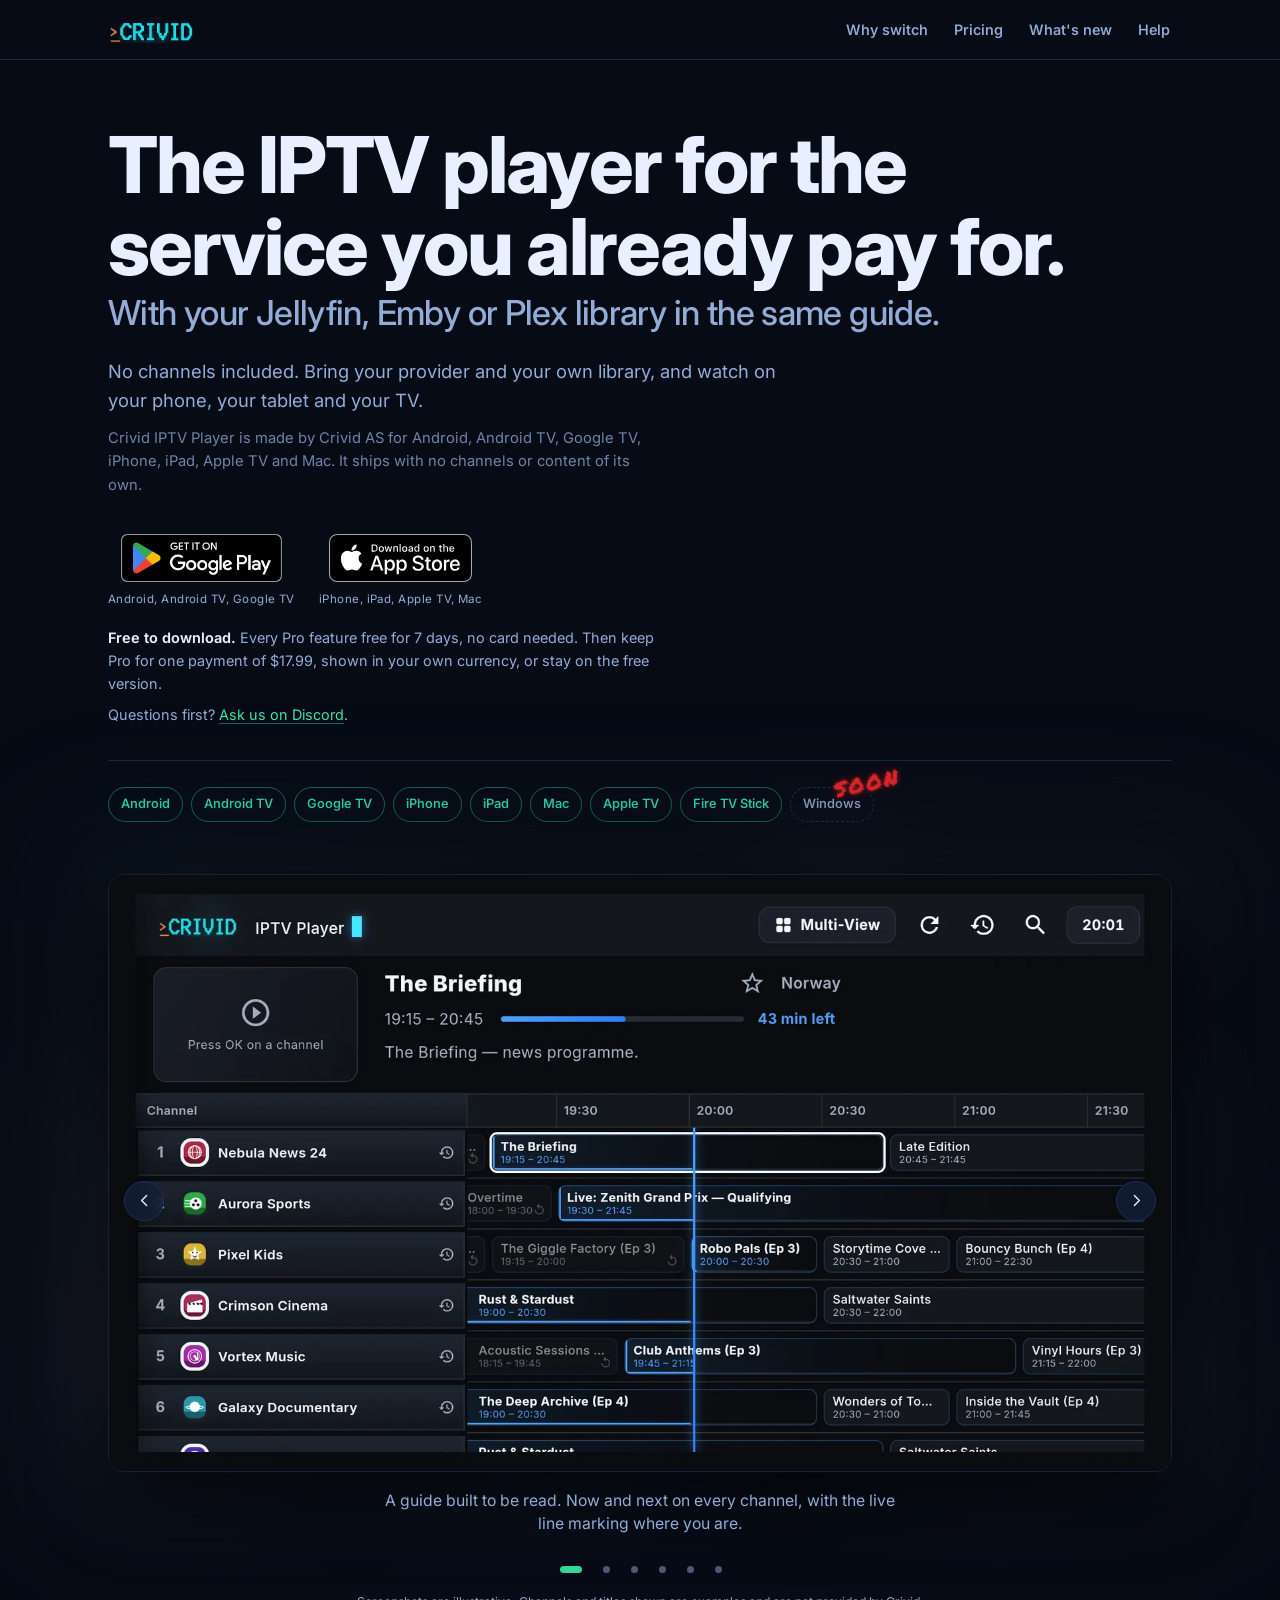
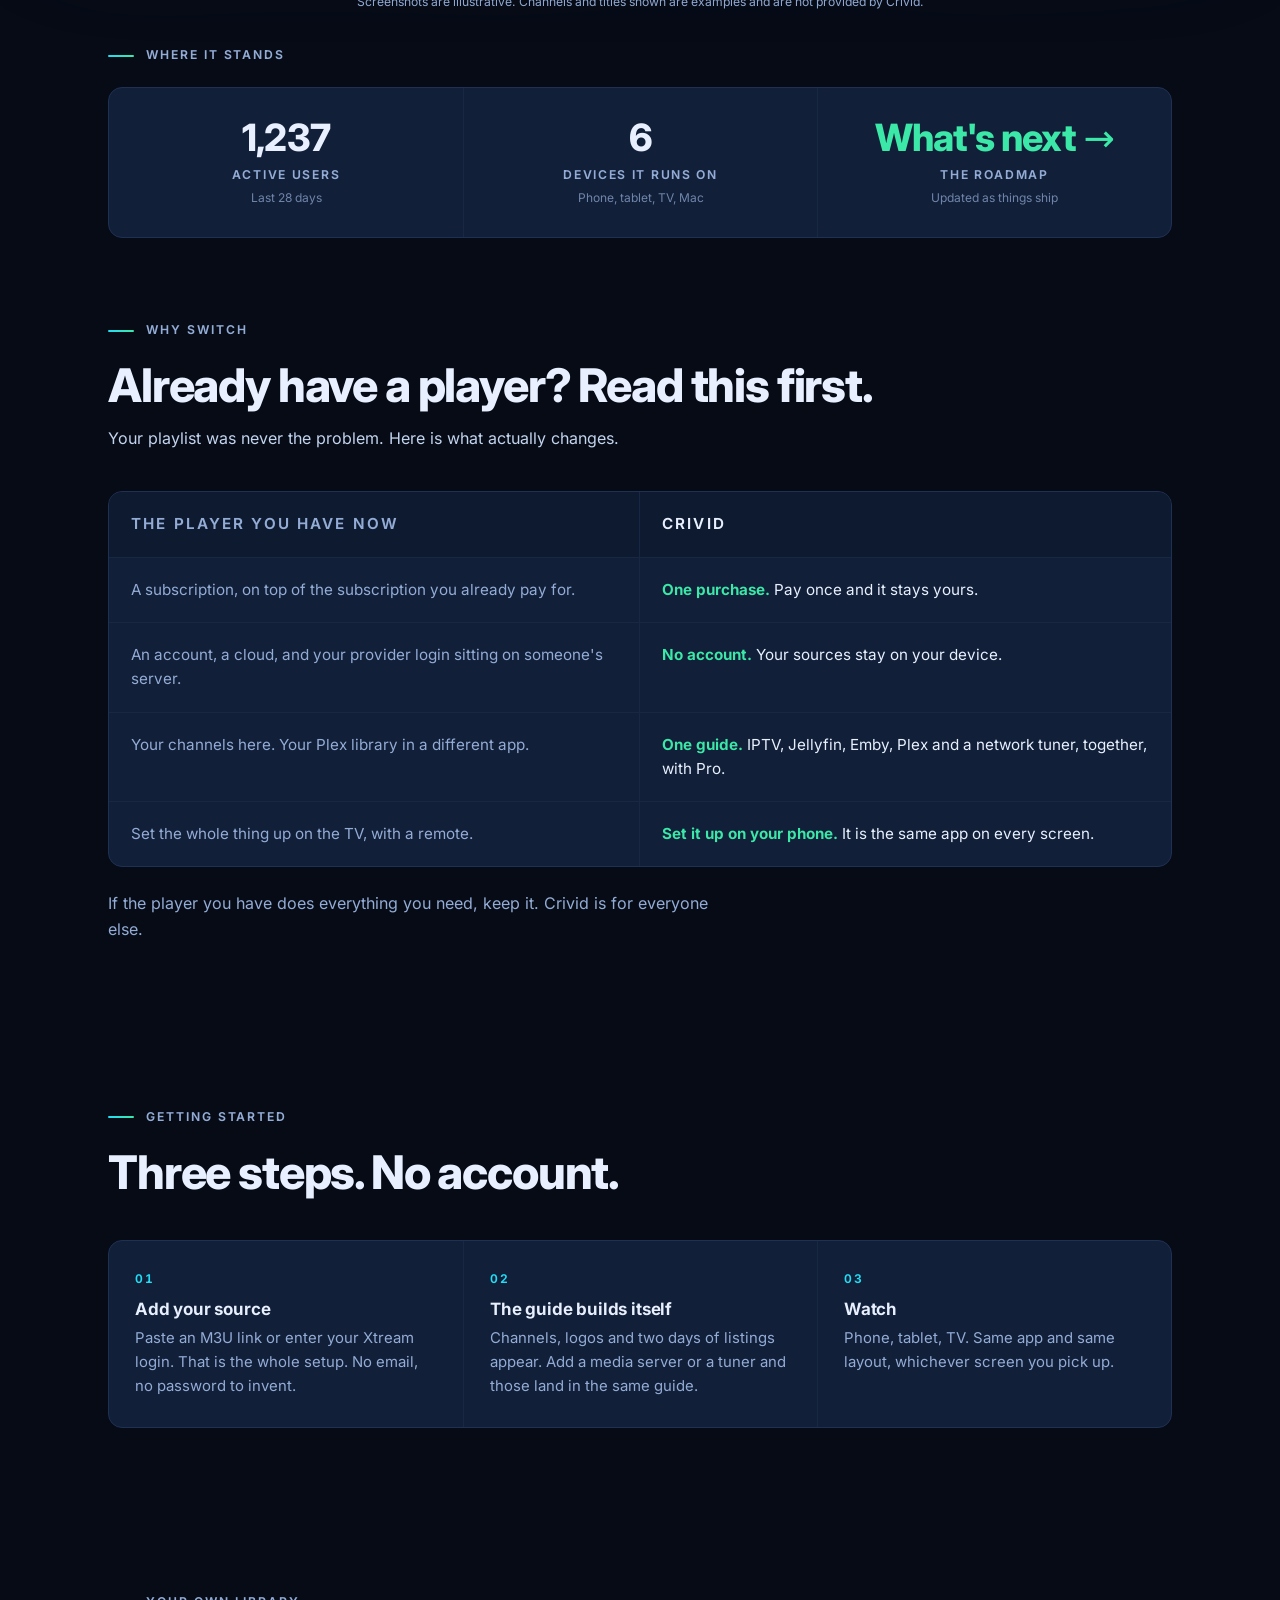
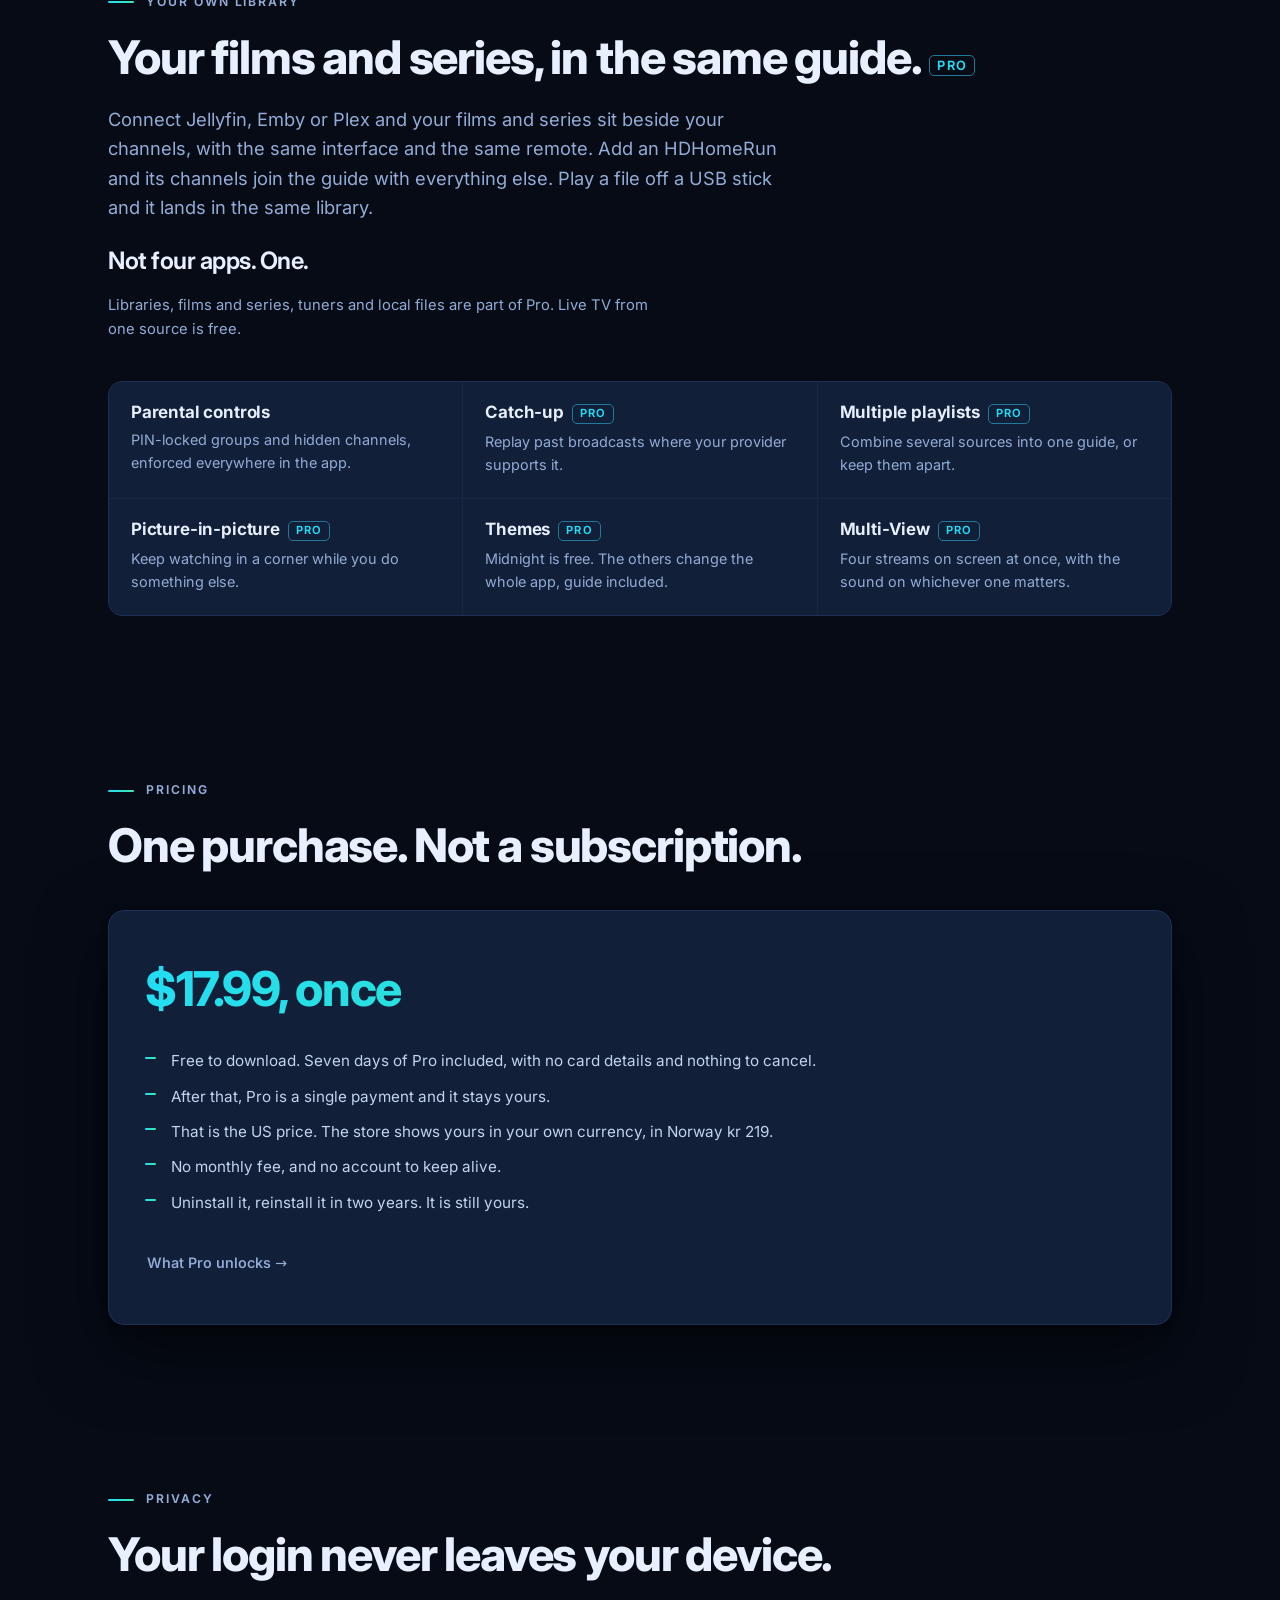
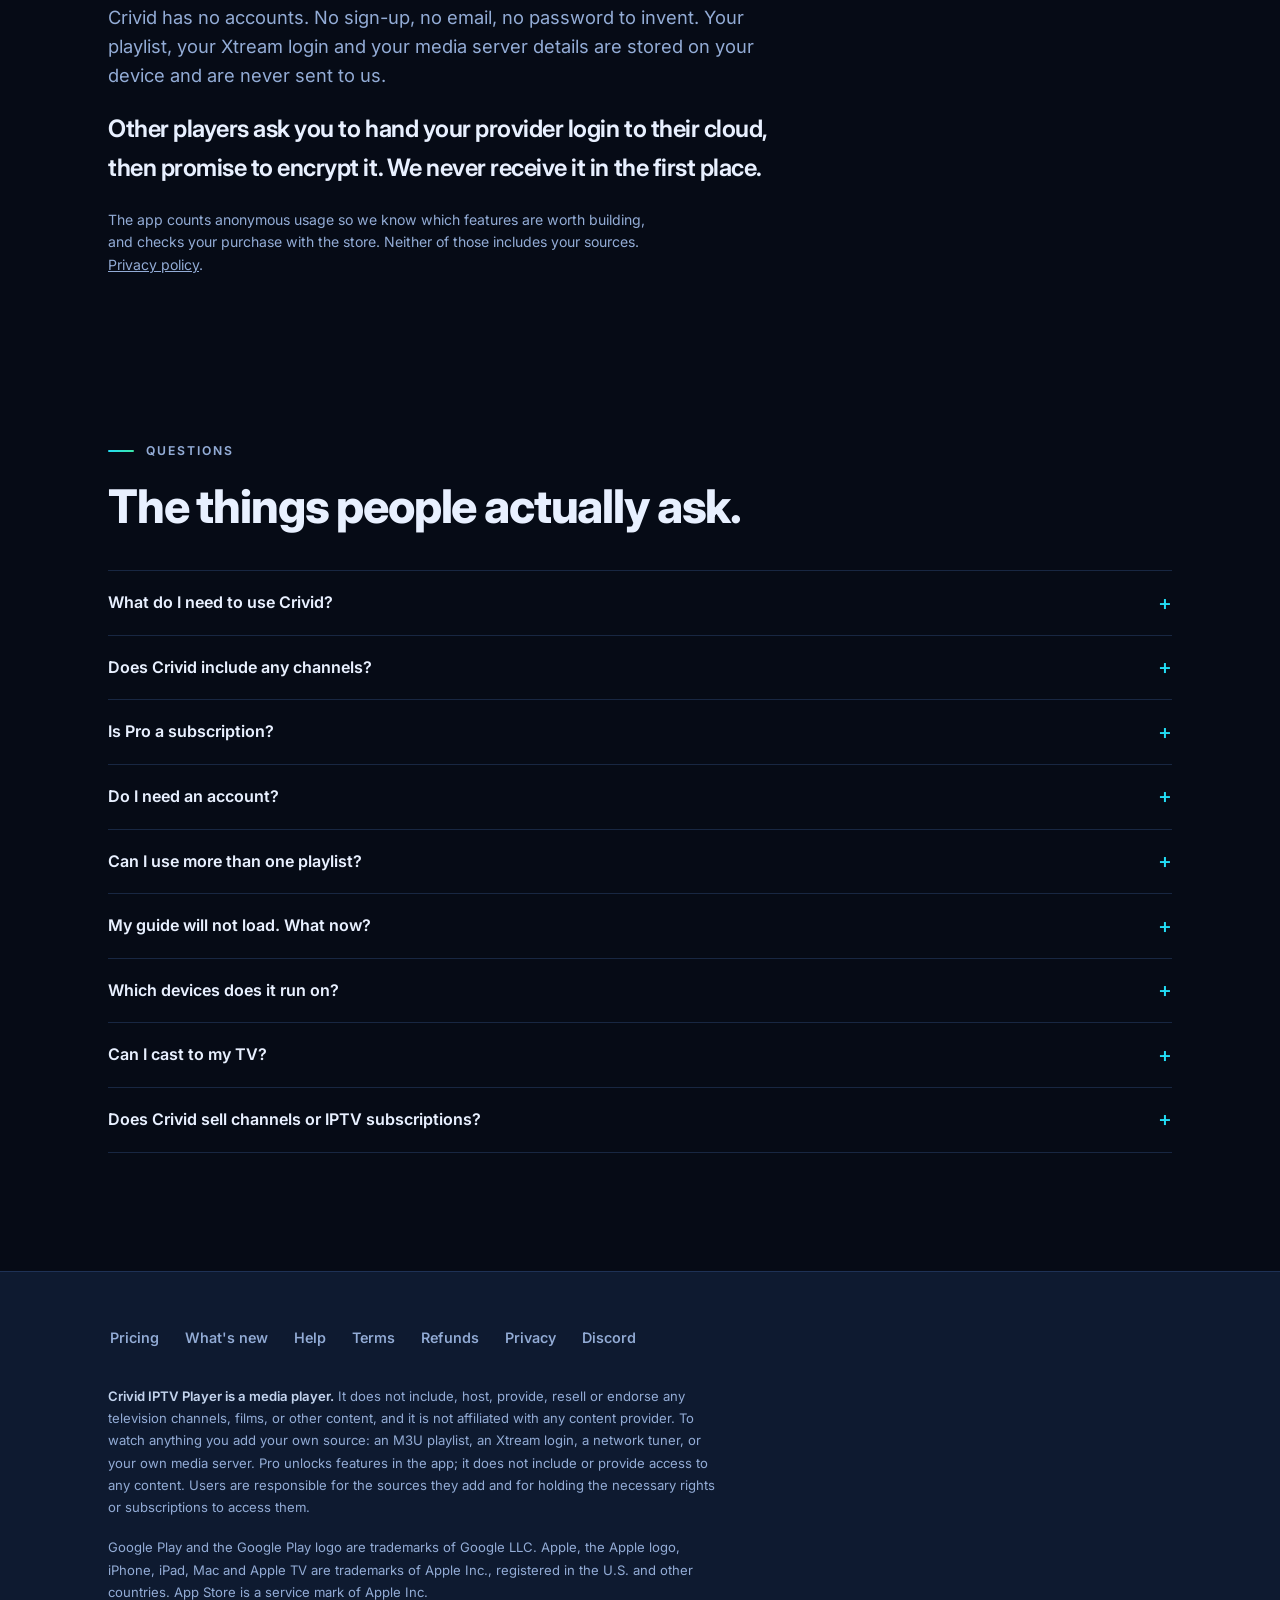
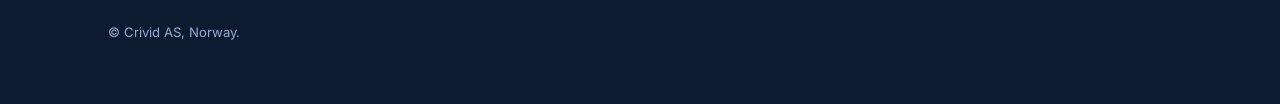
==== commit 8e3b7f99: "Preview = lanseringsdagen: Fire TV Stick som ute, ny ?v på guiden Co-Authored-By: Claude Opus 5.5 (1" ====
--- a/index.html
+++ b/index.html
@@ -210,7 +210,7 @@
     <span class="chip live">iPad</span>
     <span class="chip live">Mac</span>
     <span class="chip live">Apple TV</span>
-    <span class="chip soon">Fire TV Stick</span>
+    <span class="chip live">Fire TV Stick</span>
     <span class="chip soon">Windows</span>
   </div>
 
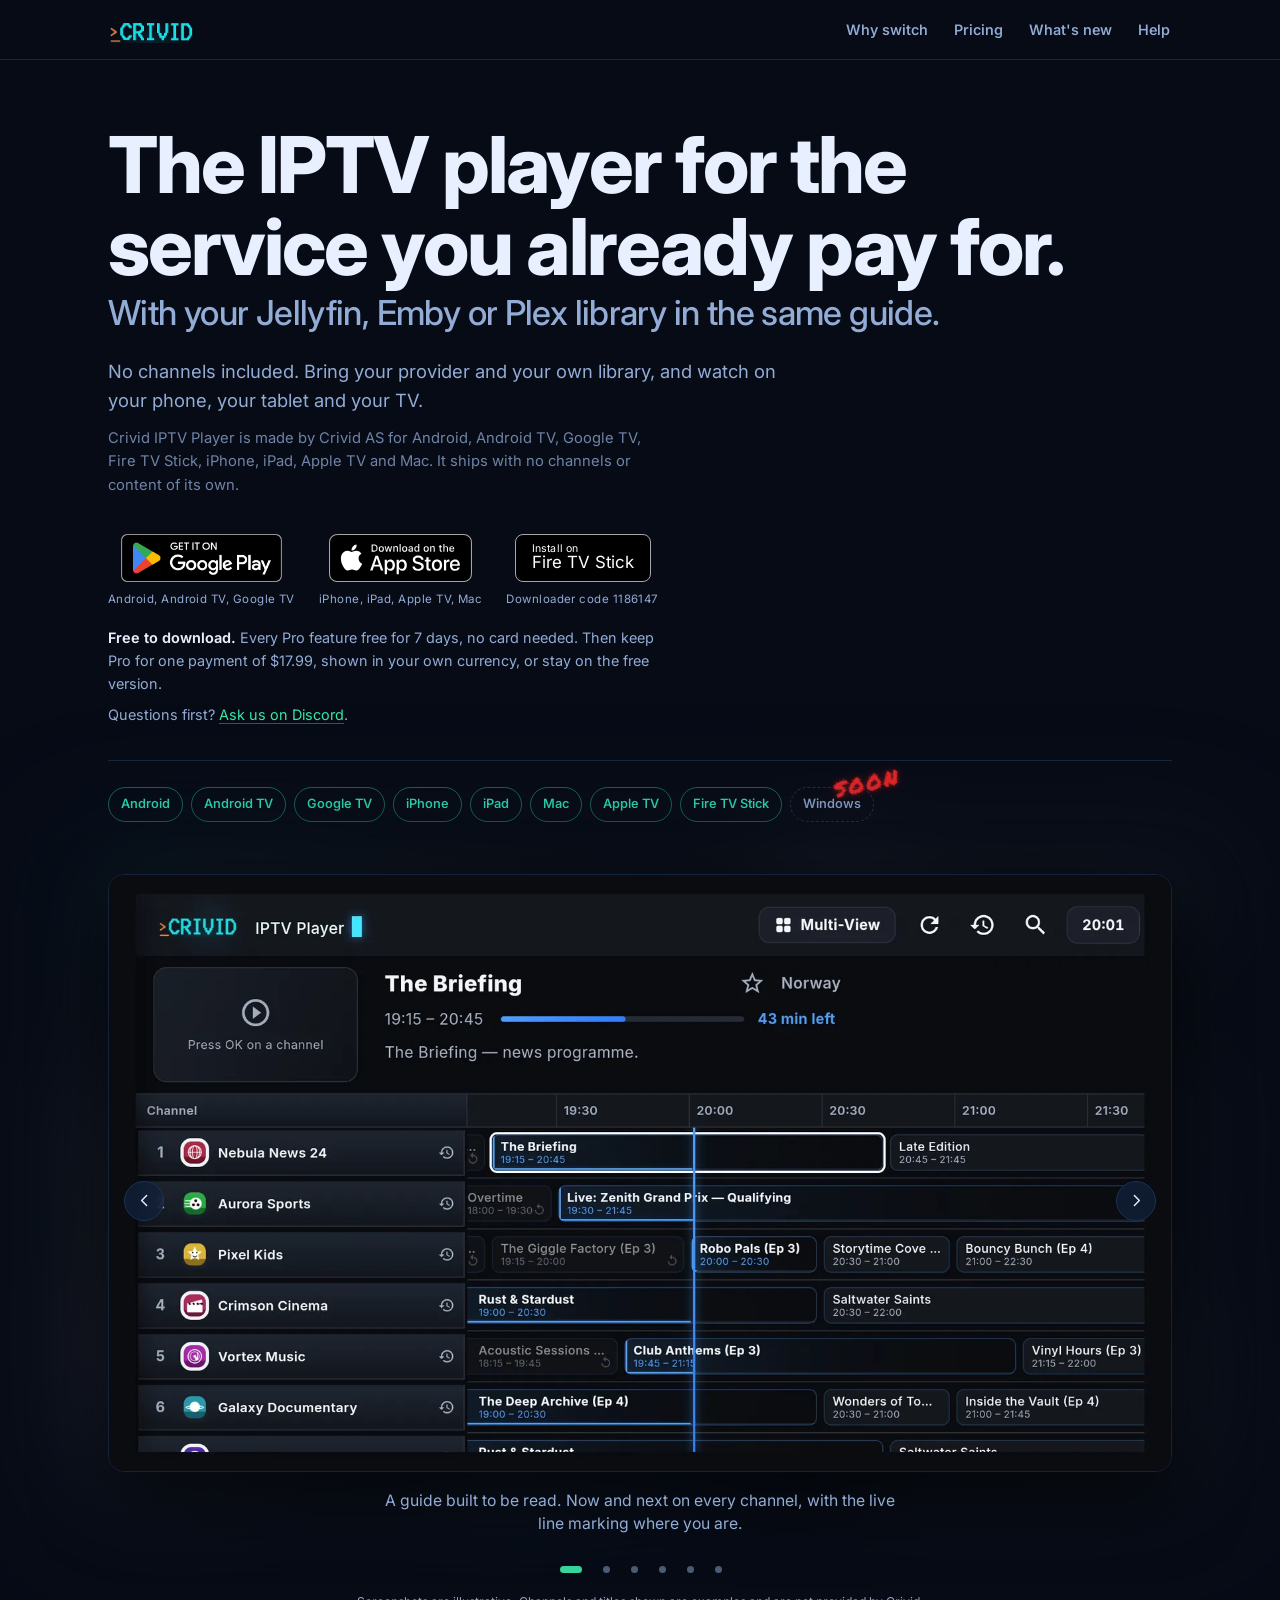
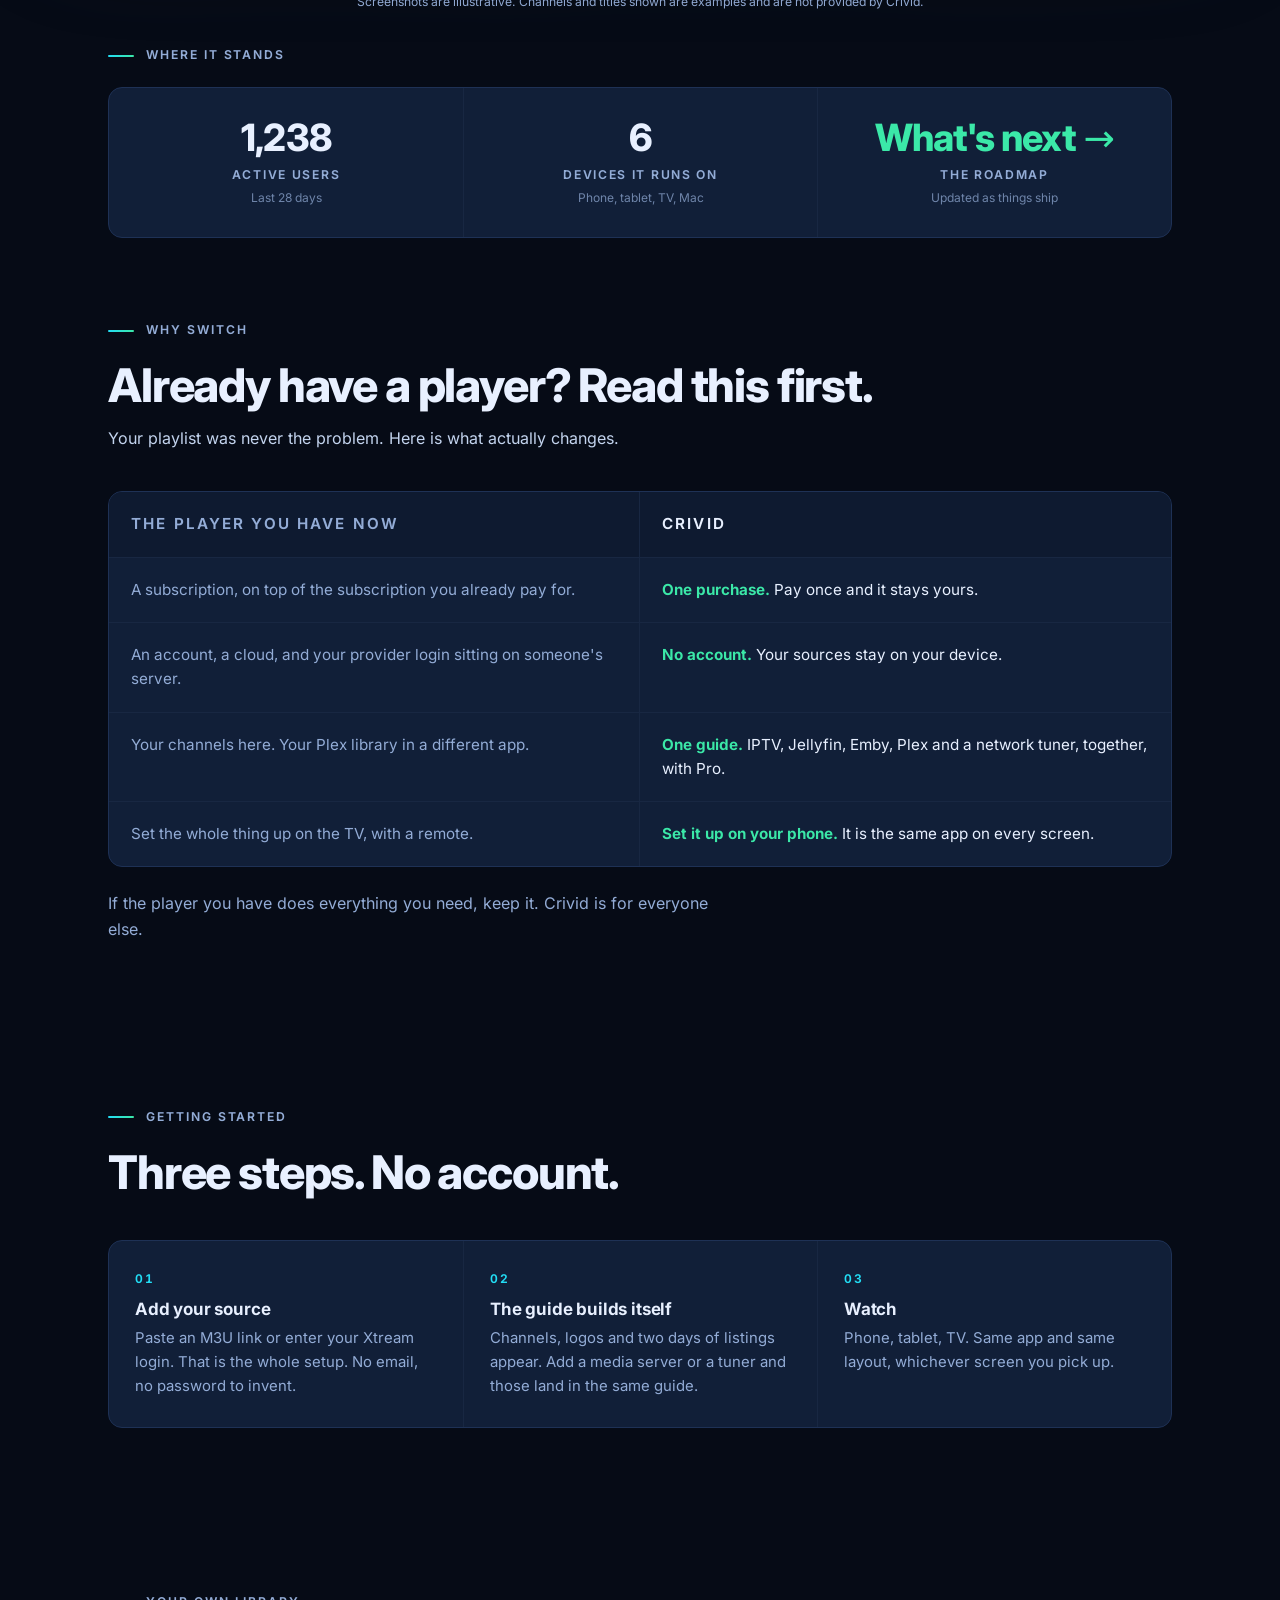
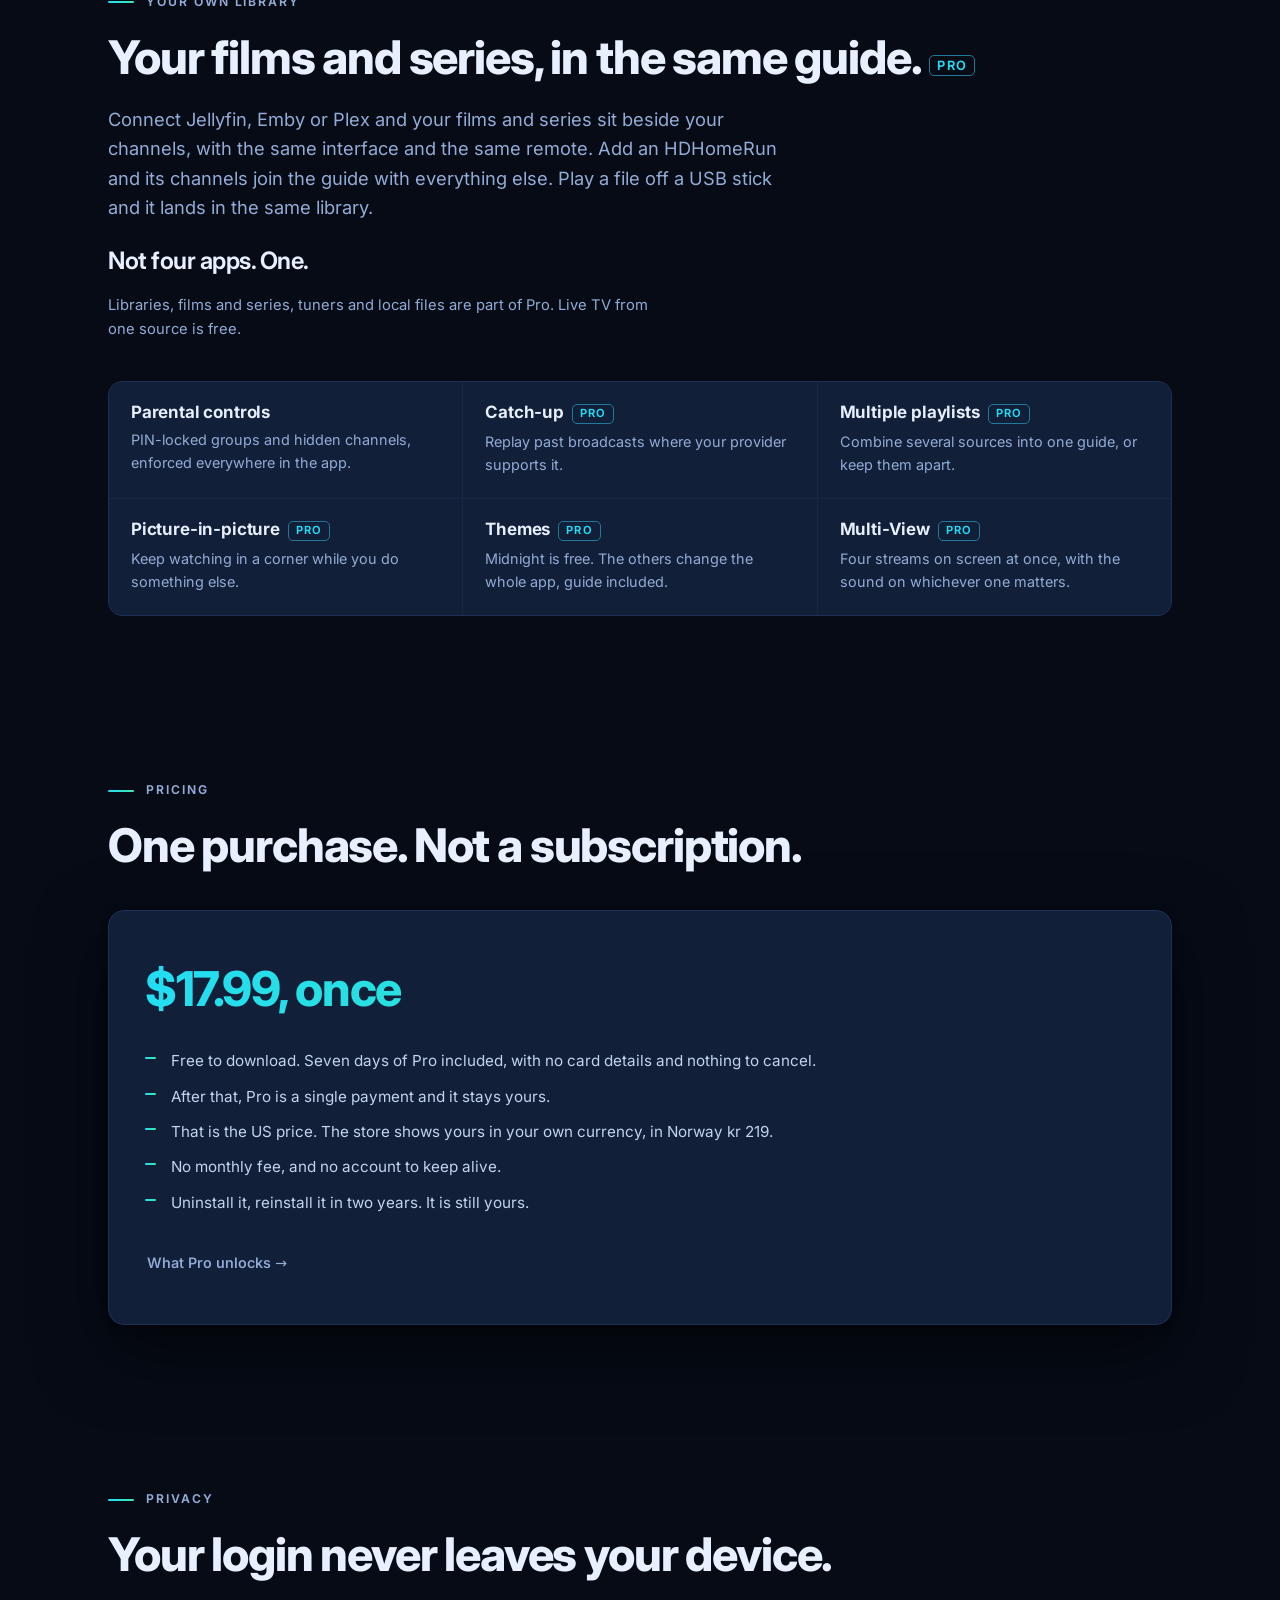
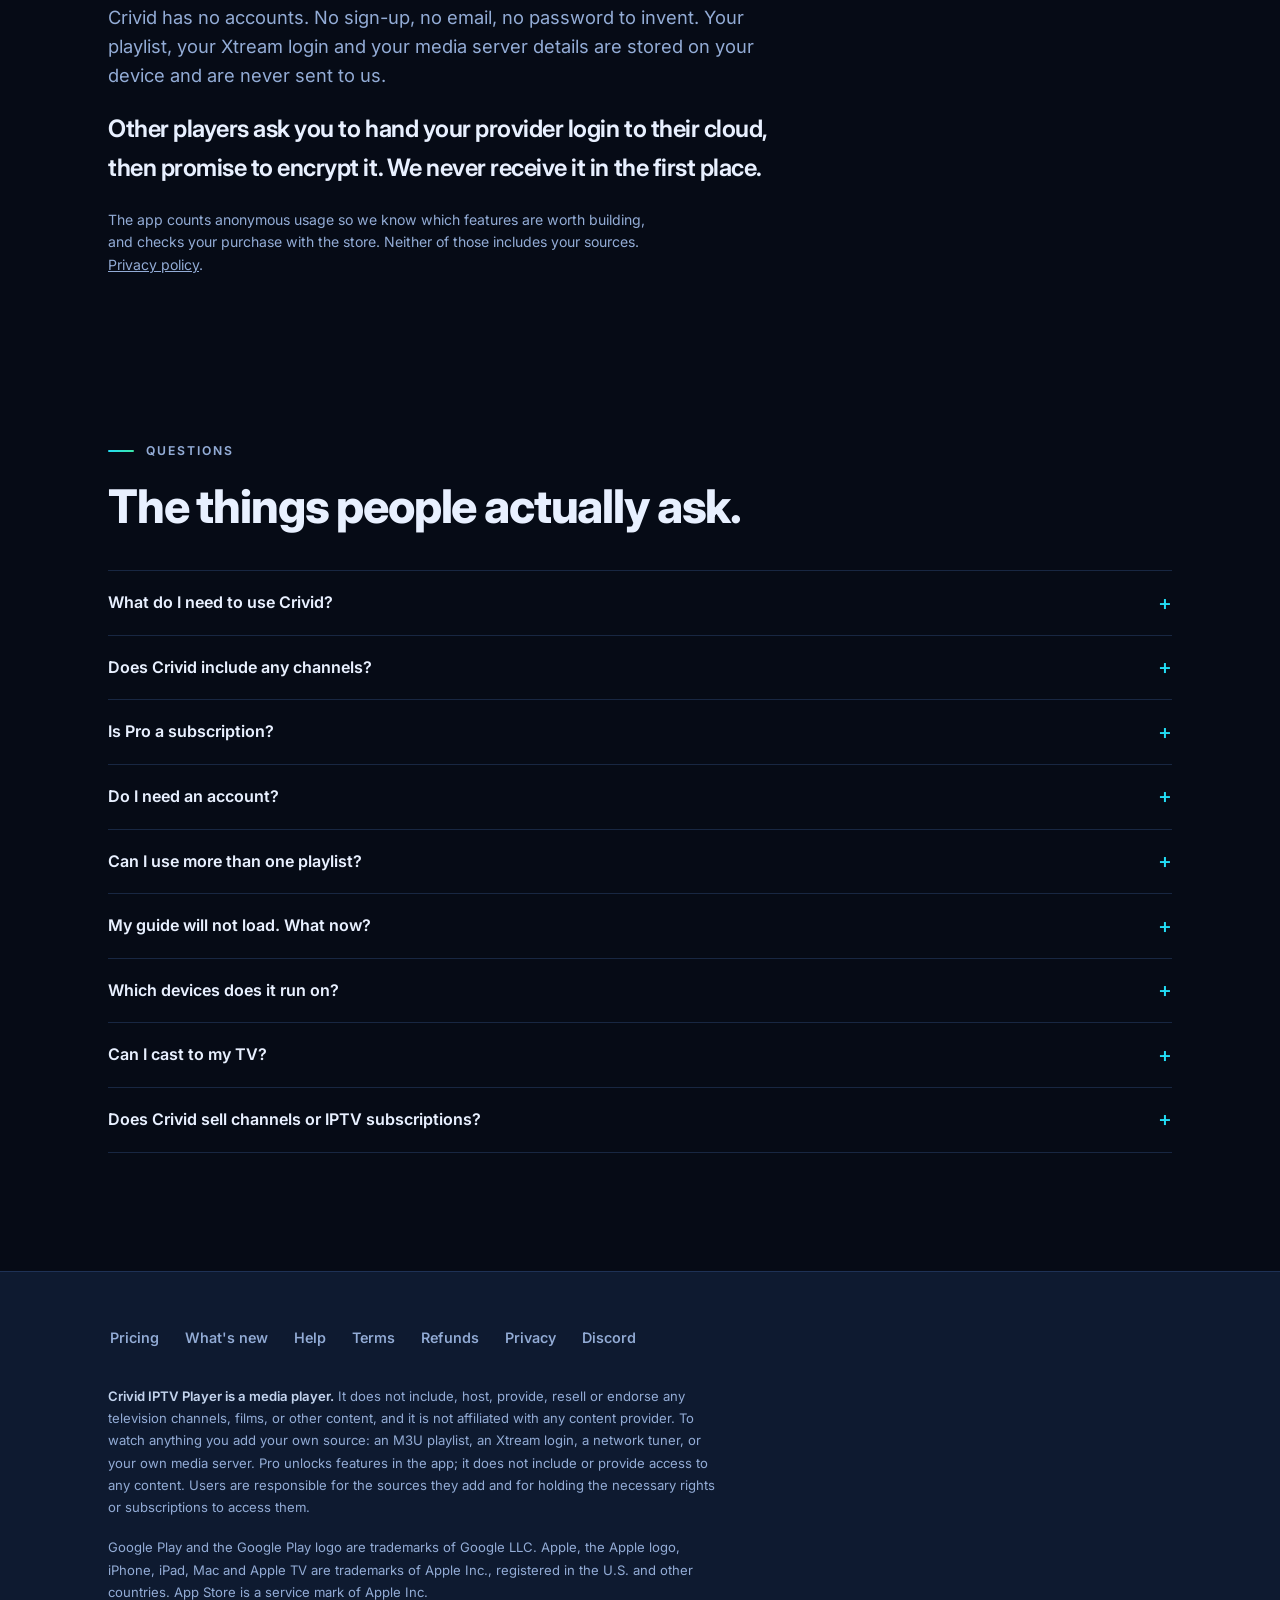
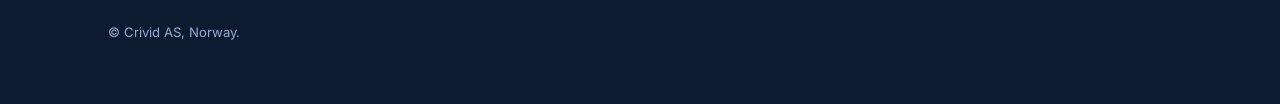
==== commit 73654d3b: "Forsiden: knapp «Install on Fire TV Stick» til guiden, Fire TV Stick-merket lenker dit, tekster oppd" ====
--- a/index.html
+++ b/index.html
@@ -20,7 +20,7 @@
 <meta property="og:image:height" content="900">
 <meta name="twitter:card" content="summary_large_image">
 <link rel="preload" href="fonts/inter-var.woff2?v=202608170109" as="font" type="font/woff2" crossorigin>
-<link rel="stylesheet" href="page.css?v=202609272315">
+<link rel="stylesheet" href="page.css?v=202609281130">
 <script type="application/ld+json">
 {
   "@context": "https://schema.org",
@@ -183,12 +183,13 @@
   <h1>The IPTV player for the service you already pay for.
     <span class="second">With your Jellyfin, Emby or Plex library in the same guide.</span></h1>
   <p class="lede">No channels included. Bring your provider and your own library, and watch on your phone, your tablet and your TV.</p>
-  <p class="define">Crivid IPTV Player is made by Crivid AS for Android, Android TV, Google TV, iPhone, iPad, Apple TV and Mac. It ships with no channels or content of its own.</p>
+  <p class="define">Crivid IPTV Player is made by Crivid AS for Android, Android TV, Google TV, Fire TV Stick, iPhone, iPad, Apple TV and Mac. It ships with no channels or content of its own.</p>
 
   <div class="cta">
     <div class="badges">
       <div class="badge"><a href="https://play.google.com/store/apps/details?id=com.crivid.iptvplayer"><img src="img/badge-google-play.png" width="161" height="48" alt="Get it on Google Play"></a><small>Android, Android TV, Google TV</small></div>
       <div class="badge"><a href="https://apps.apple.com/app/id6783083716"><img src="img/badge-app-store.svg" width="144" height="48" alt="Download on the App Store"></a><small>iPhone, iPad, Apple TV, Mac</small></div>
+      <div class="badge"><a class="fire-badge" href="/firestick"><span class="fb-small">Install on</span><span class="fb-big">Fire TV Stick</span></a><small>Downloader code 1186147</small></div>
     </div>
   </div>
   <p class="fineprint"><b>Free to download.</b> Every Pro feature free for 7 days, no card needed. Then keep Pro for one payment of $17.99, shown in your own currency, or stay on the free version.</p>
@@ -210,7 +211,7 @@
     <span class="chip live">iPad</span>
     <span class="chip live">Mac</span>
     <span class="chip live">Apple TV</span>
-    <span class="chip live">Fire TV Stick</span>
+    <a class="chip live" href="/firestick">Fire TV Stick</a>
     <span class="chip soon">Windows</span>
   </div>
 
@@ -340,7 +341,7 @@
     <details><summary>Do I need an account?</summary><p>No. There is no sign-up, no email and no password. Everything lives on your device.</p></details>
     <details><summary>Can I use more than one playlist?</summary><p>Yes, with Pro. Combine several sources into one guide, or keep them apart. Hiding and organising are remembered per playlist.</p></details>
     <details><summary>My guide will not load. What now?</summary><p>Some providers send a very large guide. Make sure the app is up to date, since recent versions handle much larger guides. If yours stays empty, check the guide link your provider gave you, or ask us on <a href="https://discord.gg/jTUG8FNECK">Discord</a> and we will look at it with you. There is more in <a href="/help#guide">Help</a>.</p></details>
-    <details><summary>Which devices does it run on?</summary><p>Android phones and tablets, Android TV and Google TV from Google Play. iPhone, iPad, Apple TV and Mac from the App Store. Fire TV Stick is days away, installed straight from this website, and Windows is in progress.</p></details>
+    <details><summary>Which devices does it run on?</summary><p>Android phones and tablets, Android TV and Google TV from Google Play. iPhone, iPad, Apple TV and Mac from the App Store. Fire TV Stick installs straight from this website, see the <a href="/firestick">Fire TV Stick guide</a>. Windows is in progress.</p></details>
     <details><summary>Can I cast to my TV?</summary><p>Not with Chromecast, and AirPlay carries sound only for now. Install Crivid on the TV itself instead: it is the same app on every screen. See what is <a href="/roadmap">planned and not planned</a>.</p></details>
     <details><summary>Does Crivid sell channels or IPTV subscriptions?</summary><p>Never. Crivid AS makes the player and nothing else. Anyone offering Crivid IPTV with channels or a subscription is not us.</p></details>
   </div>
--- a/page.css
+++ b/page.css
@@ -245,6 +245,11 @@
 .badge a:focus-visible{outline:2px solid var(--cyan);outline-offset:4px}
 .badge img{display:block;height:48px;width:auto}
 .badge small{font-size:.72rem;color:var(--muted);letter-spacing:.04em}
+/* Fire TV Stick: ingen butikk, saa en egen knapp i samme hoeyde som butikkmerkene (28.09) */
+.fire-badge{height:48px;display:flex!important;flex-direction:column;justify-content:center;padding:0 16px;background:#000;color:#fff;border:1px solid #a6a6a6;border-radius:8px;line-height:1.05;text-decoration:none}
+.fire-badge .fb-small{font-size:.66rem;letter-spacing:.02em}
+.fire-badge .fb-big{font-size:1.05rem;font-weight:700}
+a.chip{text-decoration:none}
 
 /* ── Karusellen ───────────────────────────────────────────────────────────
    Uendret oppførsel fra den gamle sida, og av god grunn: hvert panel bærer
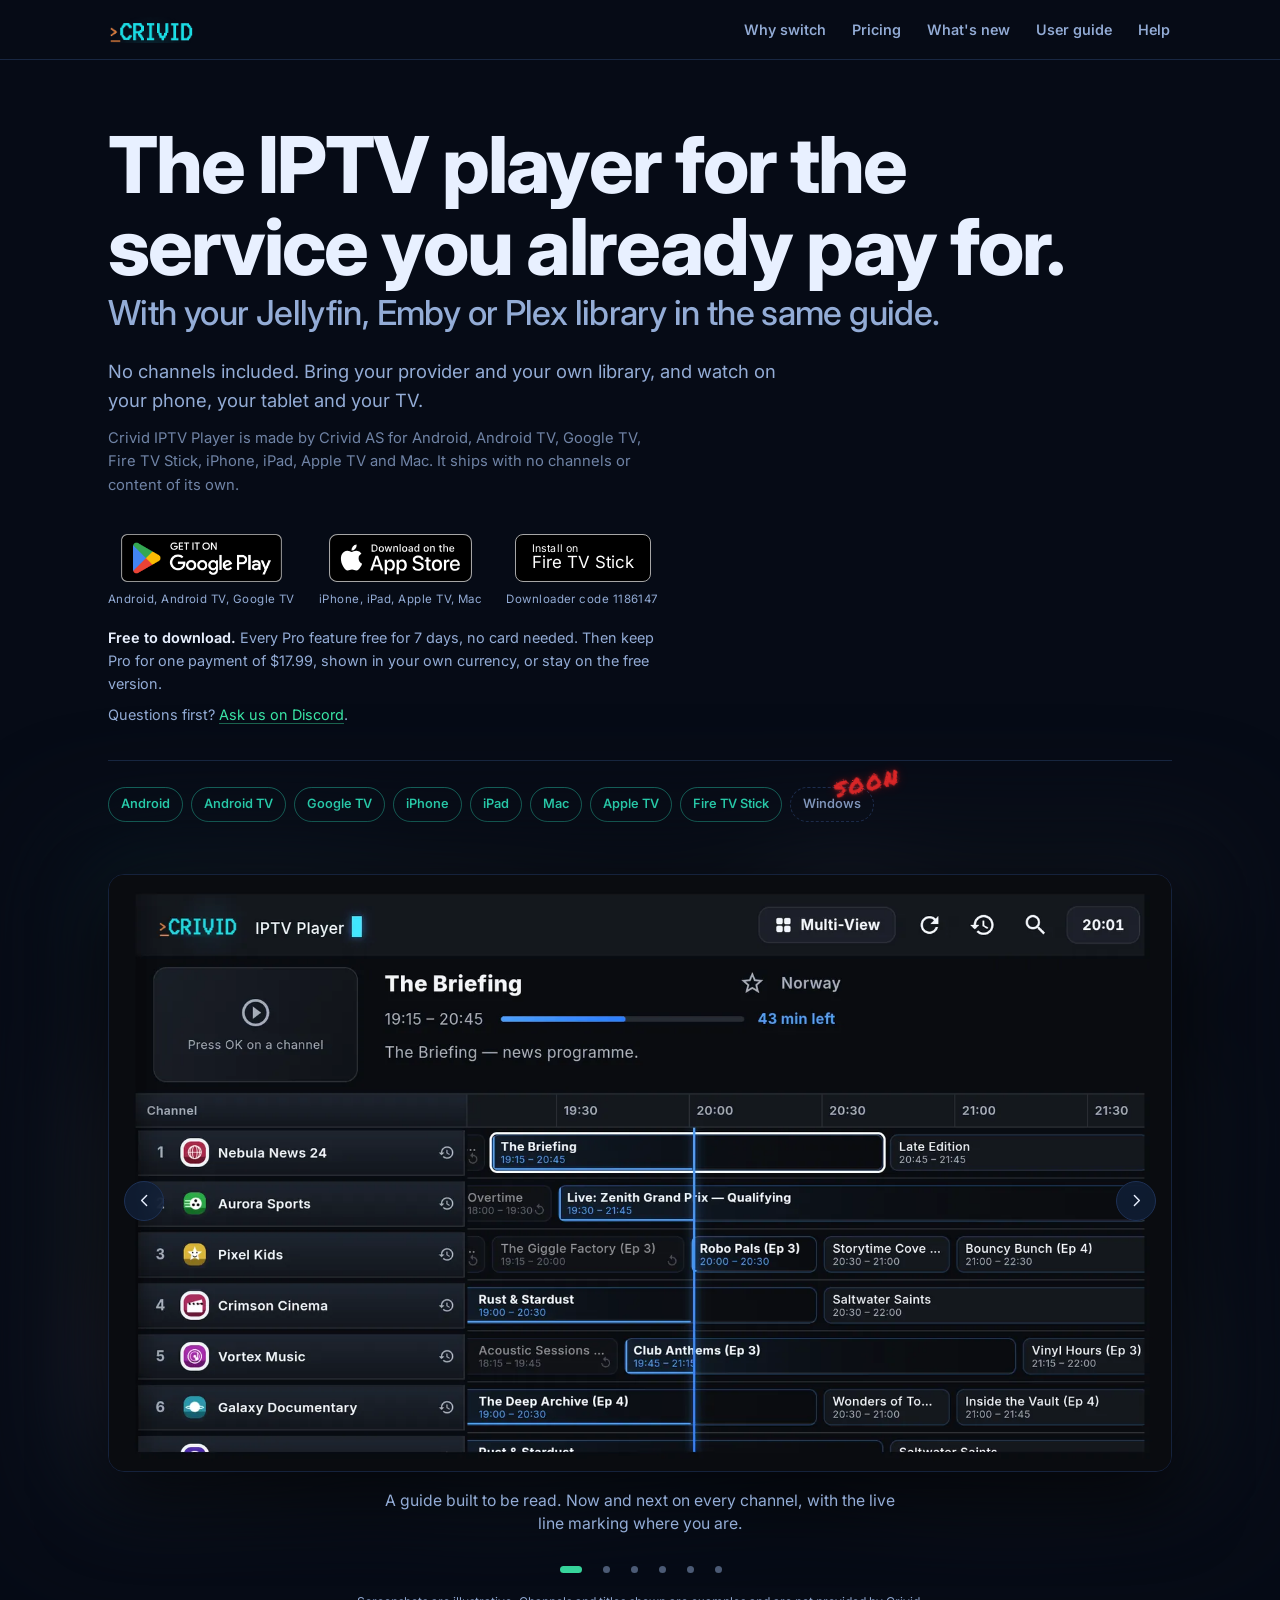
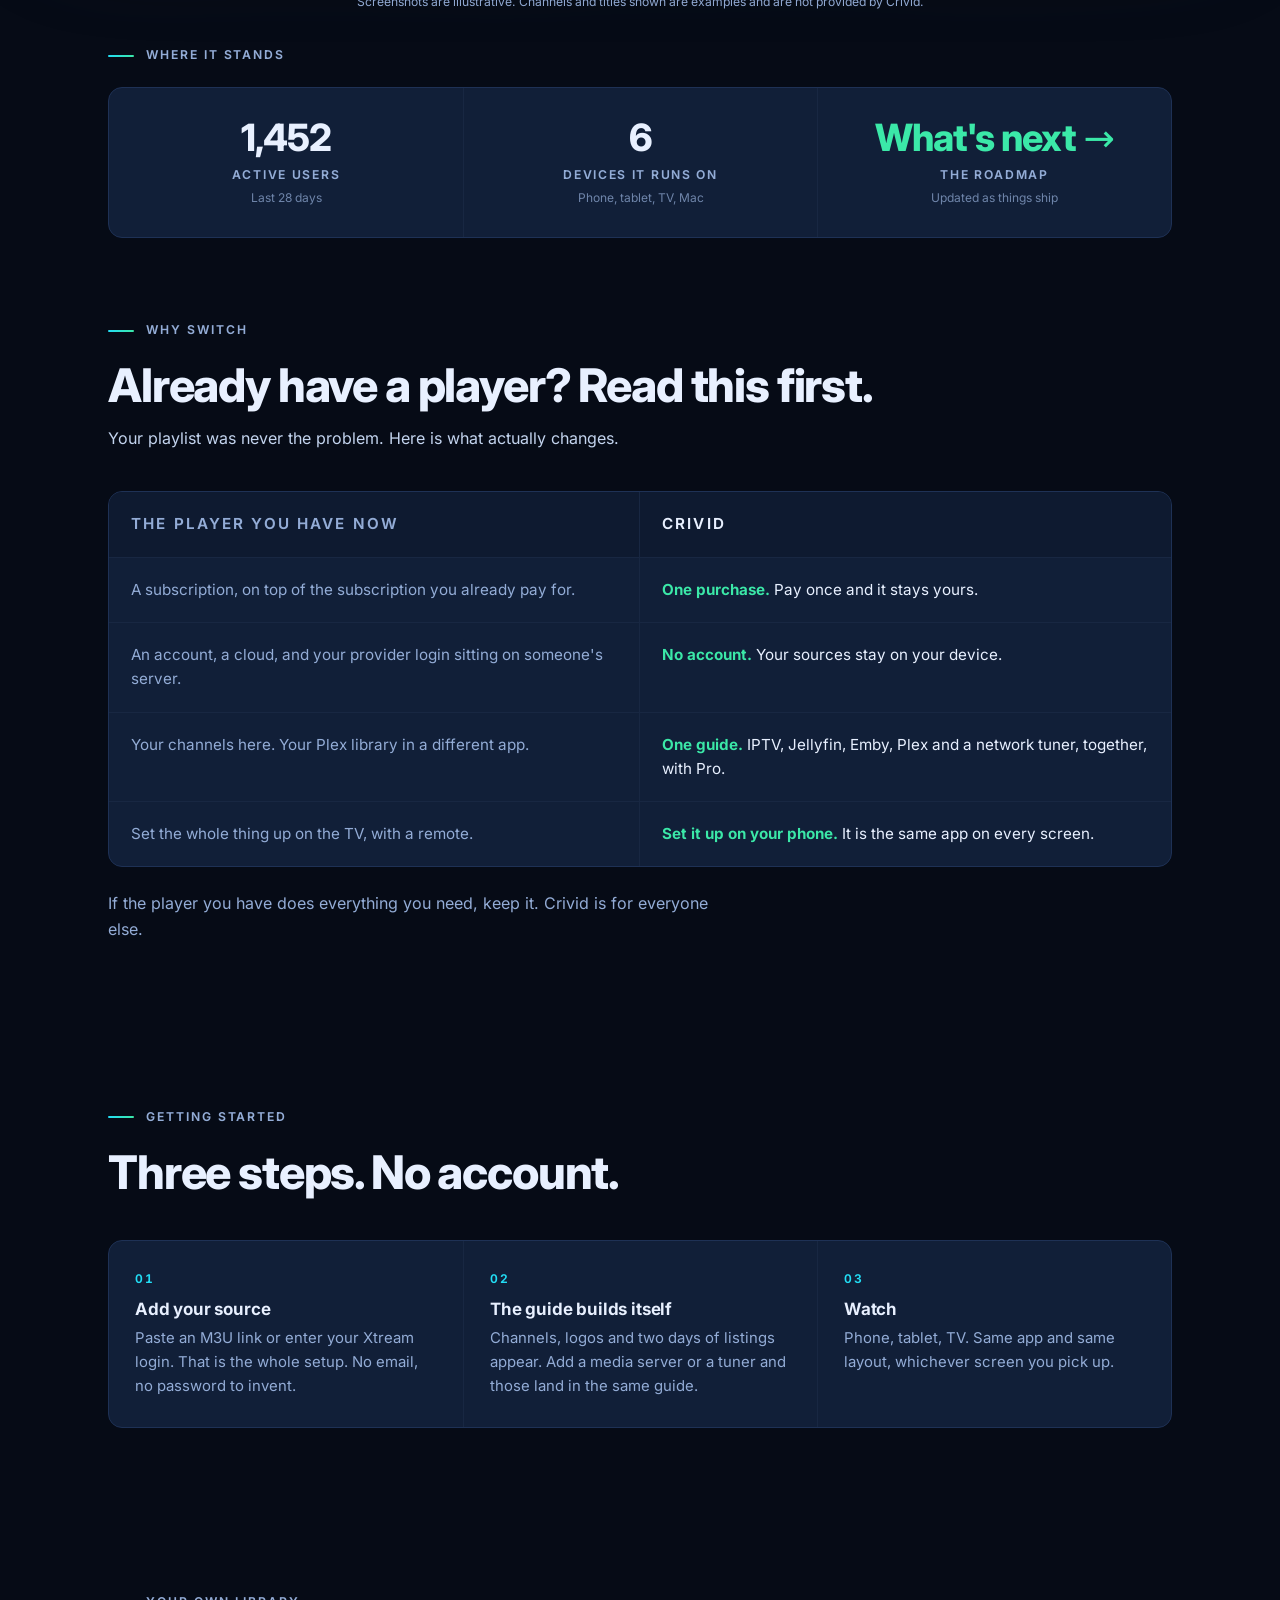
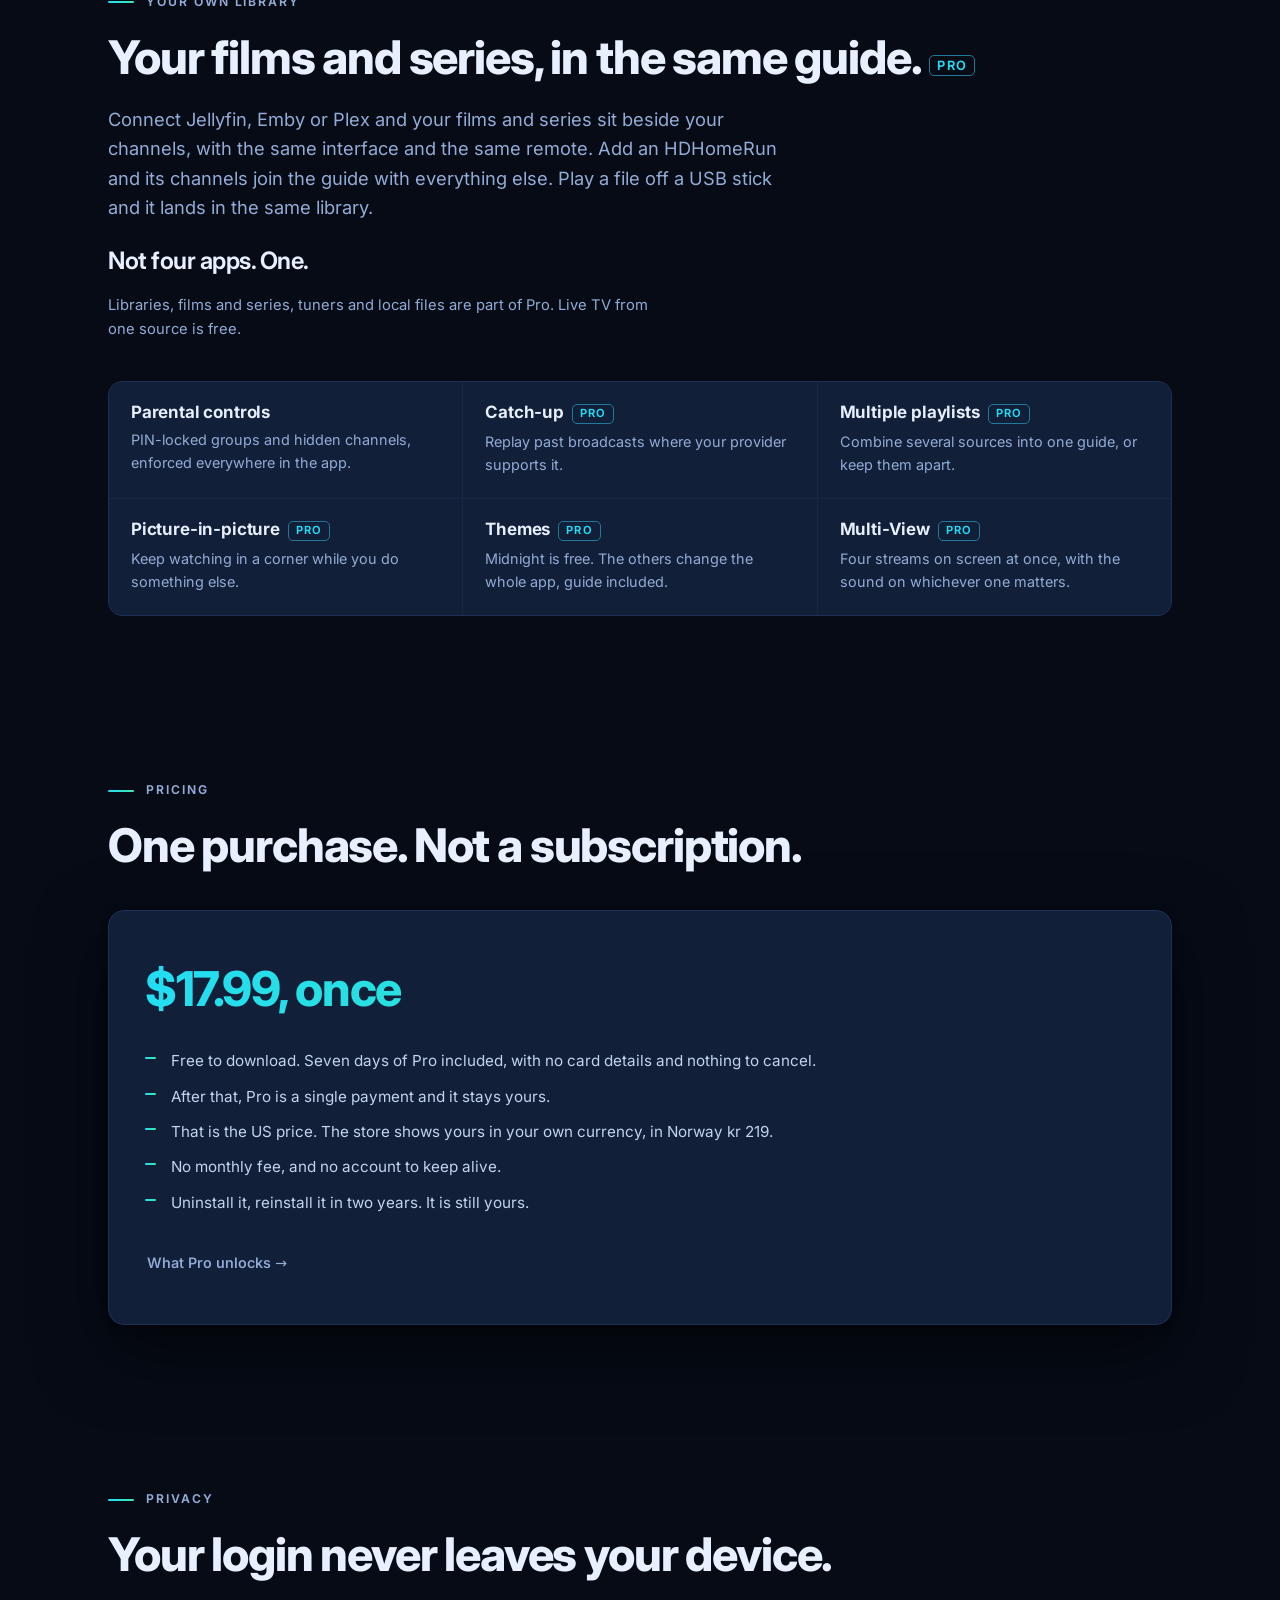
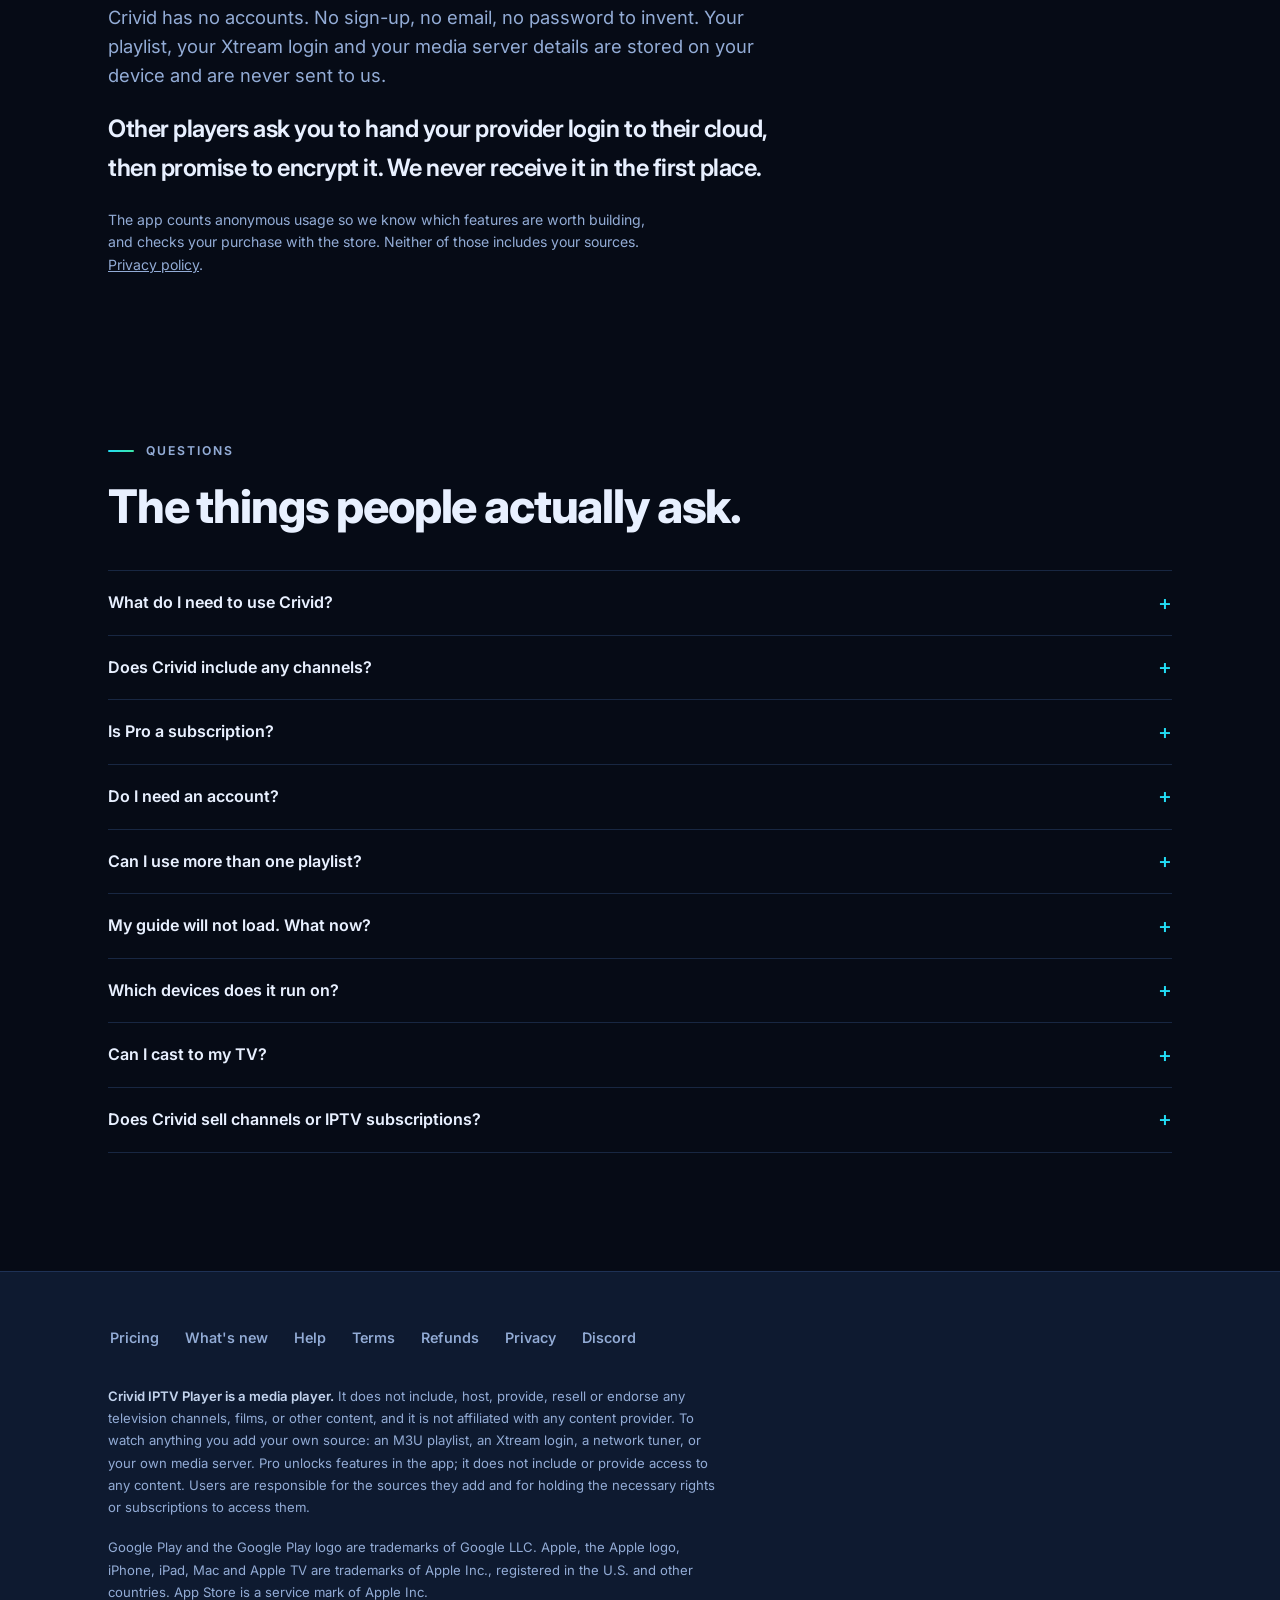
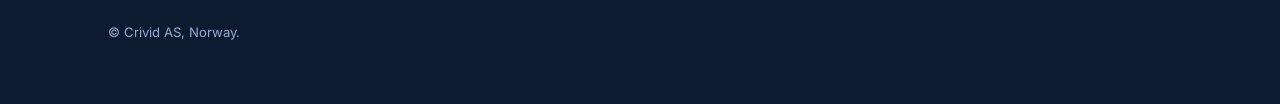
==== commit ae43cd4b: "Toppmeny: egen fane «User guide» ved siden av Help på alle sider; smale skjermer skjuler Features (<" ====
--- a/index.html
+++ b/index.html
@@ -173,6 +173,7 @@
     <a class="nav-link" href="#why">Why switch</a>
     <a class="nav-link" href="/pricing">Pricing</a>
     <a class="nav-link" href="/roadmap">What&#39;s new</a>
+    <a class="nav-link" href="/guide">User guide</a>
     <a class="nav-link" href="/help">Help</a>
   </nav>
 </div></header>
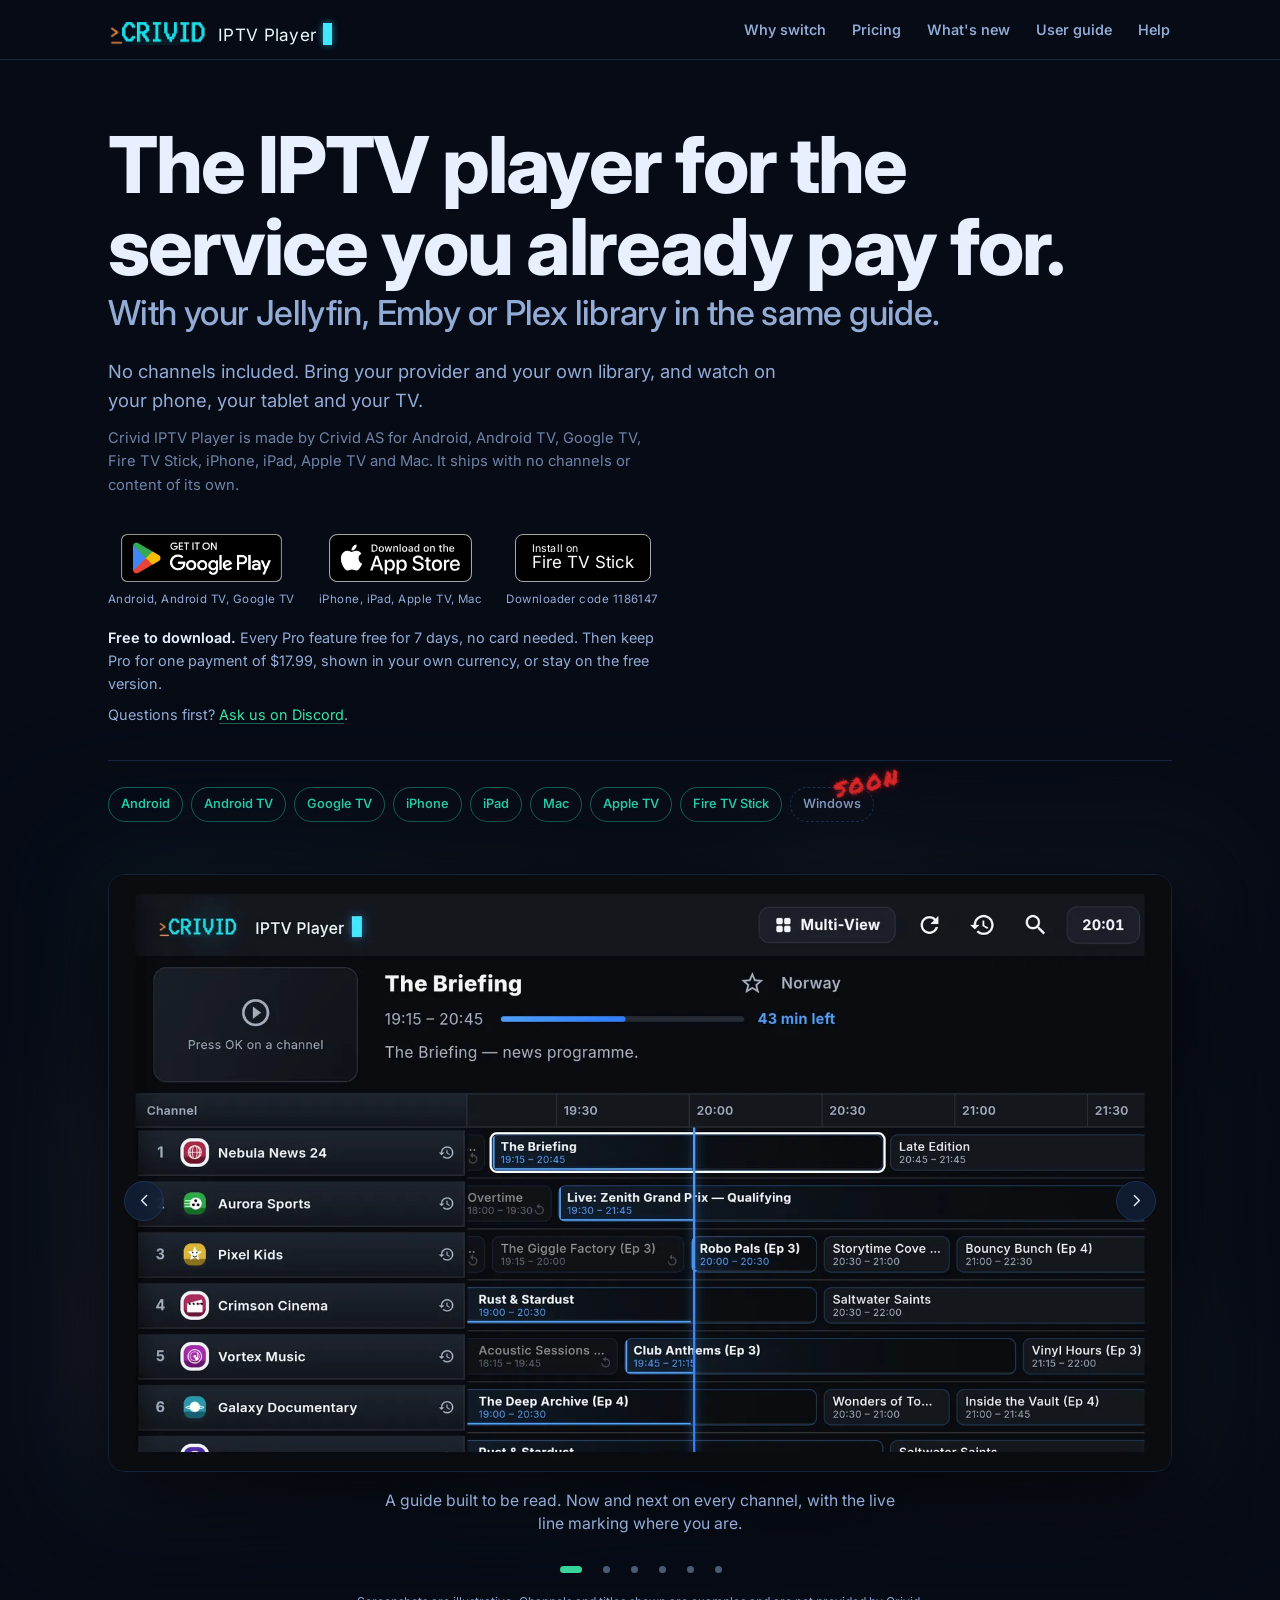
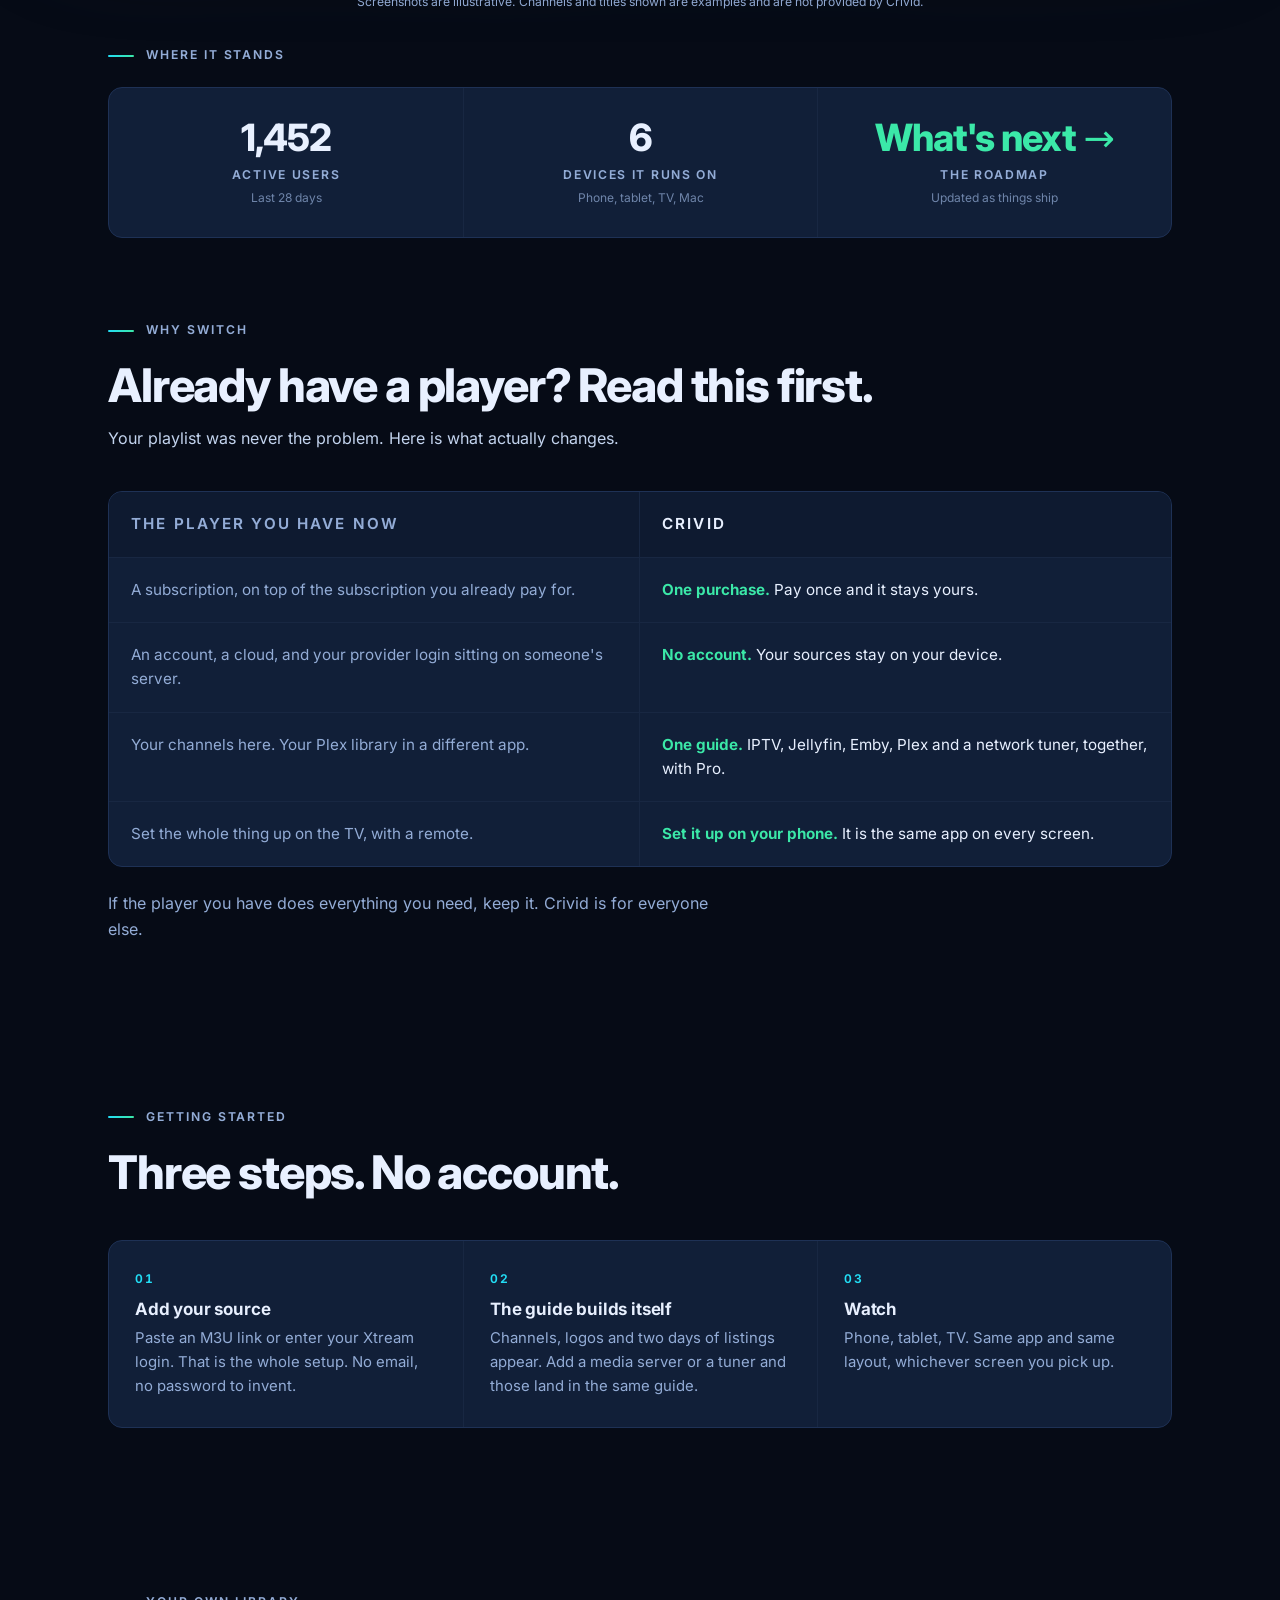
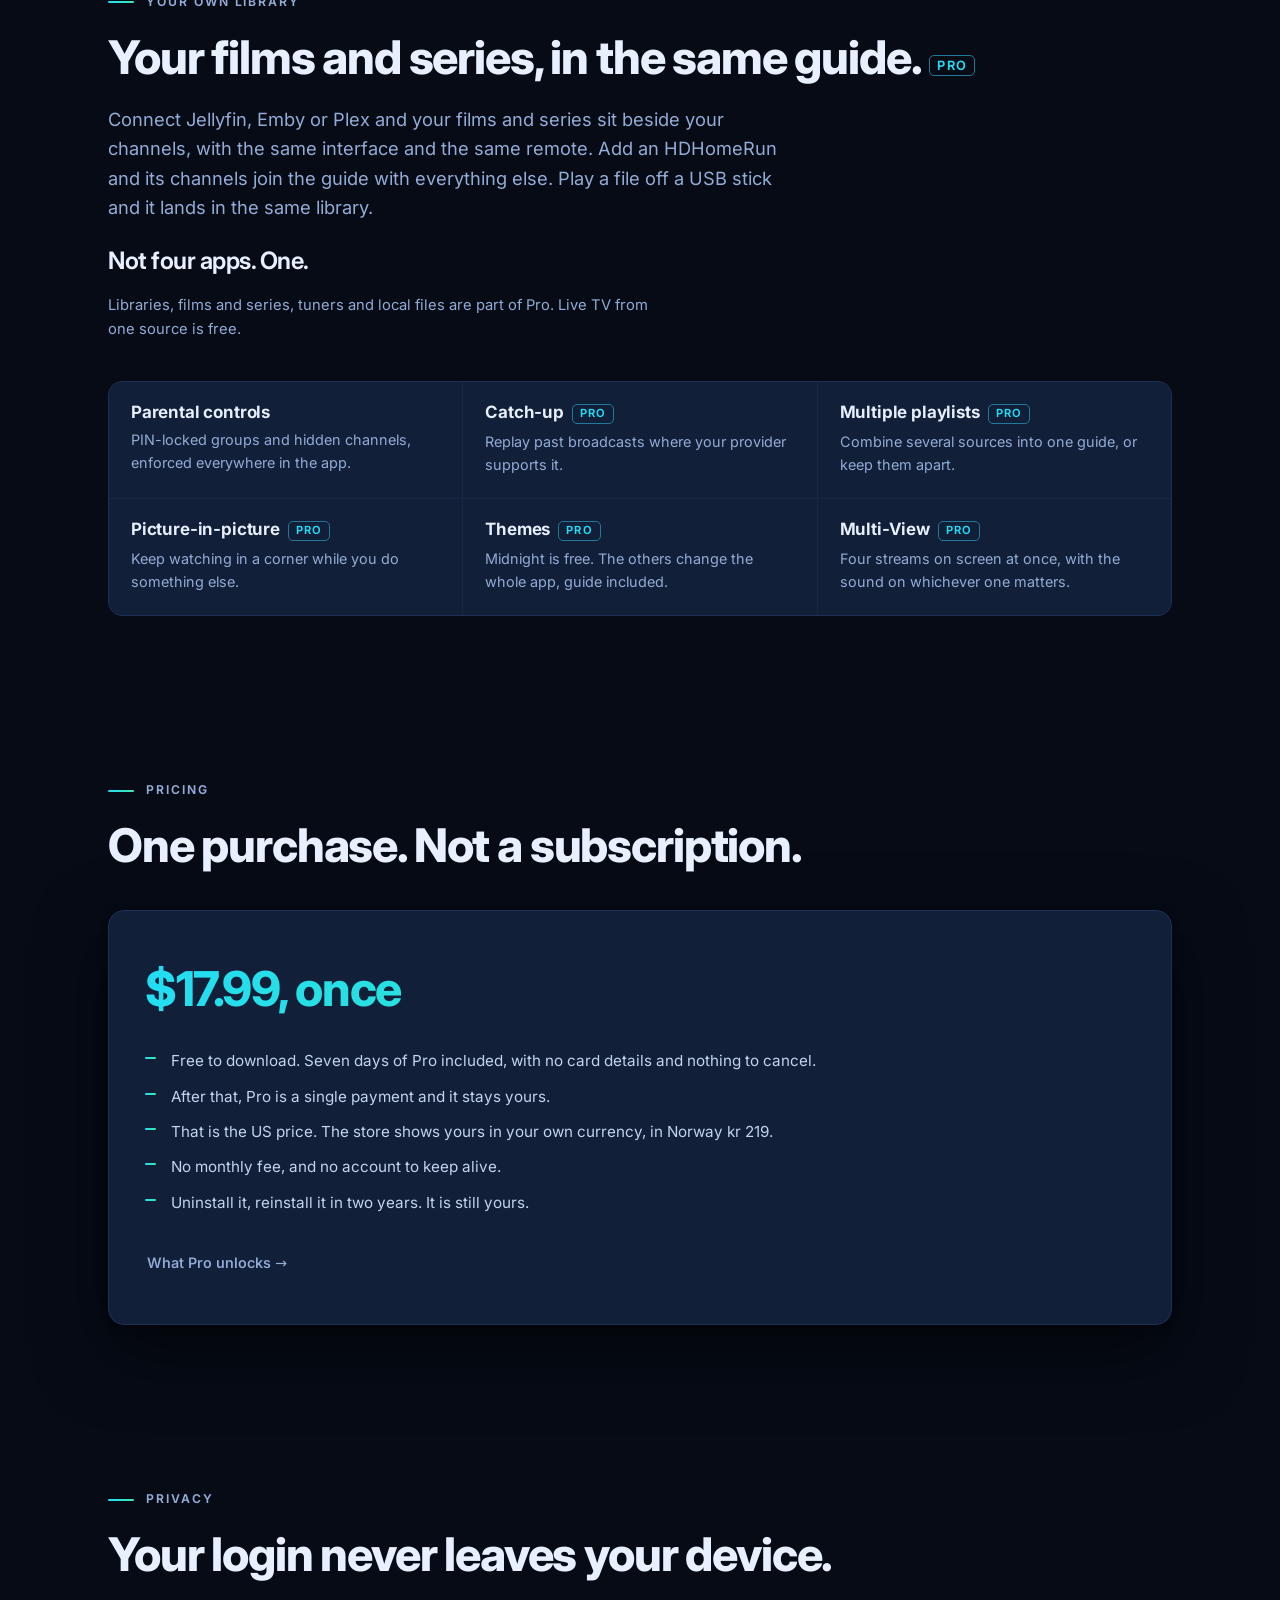
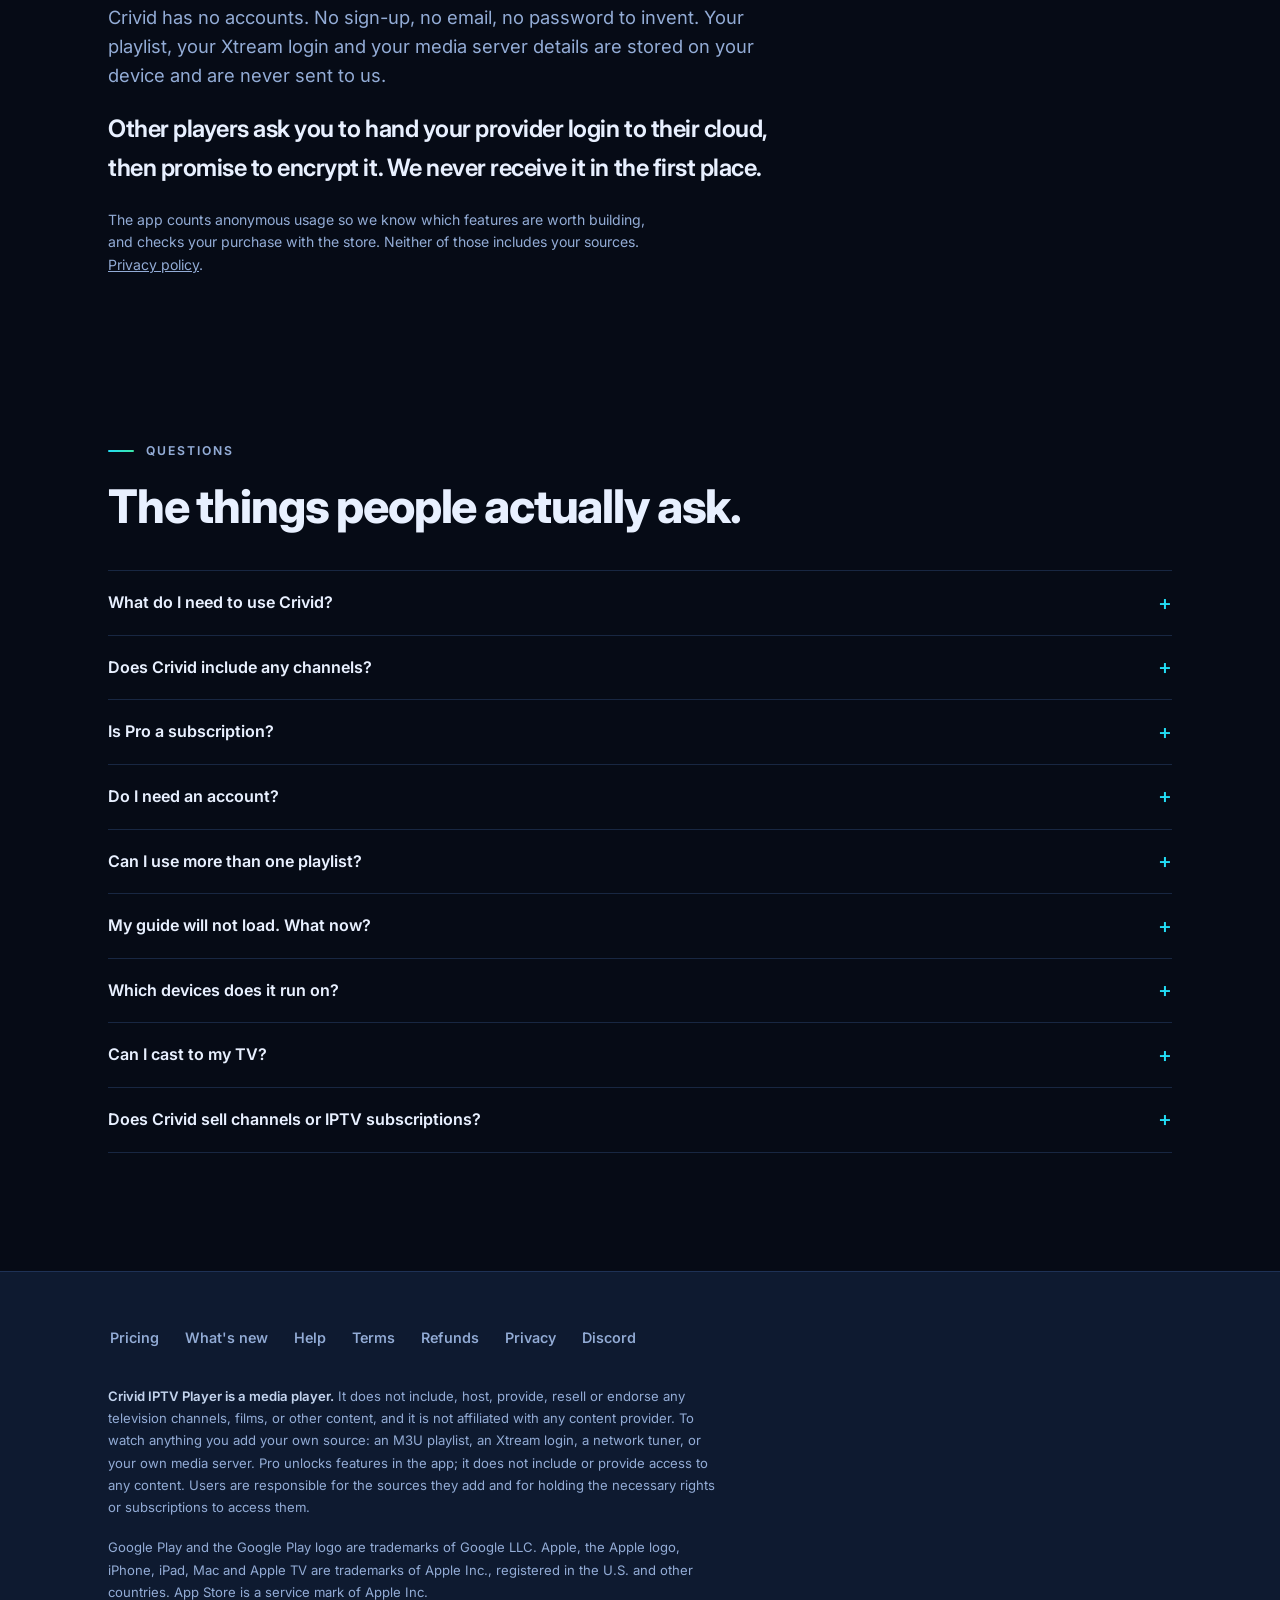
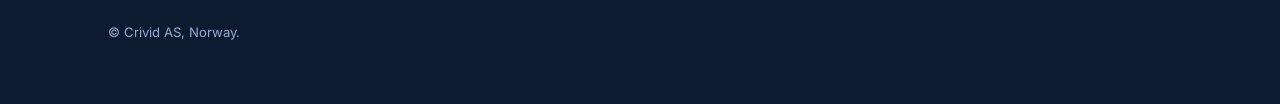
==== commit ddbde5b2: "Samme logo med blinkende markør øverst på alle sider, også forsiden og på mobil (Christian 30.09) Co" ====
--- a/index.html
+++ b/index.html
@@ -20,7 +20,7 @@
 <meta property="og:image:height" content="900">
 <meta name="twitter:card" content="summary_large_image">
 <link rel="preload" href="fonts/inter-var.woff2?v=202608170109" as="font" type="font/woff2" crossorigin>
-<link rel="stylesheet" href="page.css?v=202609281130">
+<link rel="stylesheet" href="page.css?v=202609300100">
 <script type="application/ld+json">
 {
   "@context": "https://schema.org",
@@ -168,7 +168,7 @@
 <div class="page">
 
 <header class="top"><div class="wrap">
-  <a href="/" aria-label="Crivid IPTV Player"><img src="img/wordmark.png" alt="Crivid IPTV Player" width="229" height="68"></a>
+  <a class="brandmark" href="/" aria-label="Crivid IPTV Player home"><img src="/img/wordmark.png" alt="Crivid" width="229" height="68"><span class="brand-sub">IPTV Player</span><span class="caret" aria-hidden="true"></span></a>
   <nav class="nav">
     <a class="nav-link" href="#why">Why switch</a>
     <a class="nav-link" href="/pricing">Pricing</a>
--- a/page.css
+++ b/page.css
@@ -432,3 +432,16 @@
  .nav{margin-left:0;width:100%;gap:18px}
  h1{font-size:2.25rem}
 }
+
+/* ── Logo 30.09.2026 ─────────────────────────────────────────────────────
+ Christian: samme logo øverst på alle sider, med blinkende markør. Samme
+ lockup som doc.css (og appens brand_wordmark.dart): #41E7FF, 1,05 s,
+ steps(1), ikke fade. Under 560 px faller «IPTV Player» bort, markøren blir. */
+.brandmark{display:flex;align-items:flex-end;gap:9px;text-decoration:none;line-height:1}
+.top .brandmark img{width:auto;height:30px;display:block}
+.brand-sub{font-size:17px;font-weight:500;letter-spacing:.3px;color:#EAFBFF;position:relative;bottom:1px;white-space:nowrap}
+.caret{width:9px;height:22px;background:#41E7FF;flex:none;margin-left:-2px;
+  box-shadow:0 0 7px rgba(56,225,255,.6);animation:caret 1.05s steps(1,end) infinite}
+@keyframes caret{0%,49.99%{opacity:1}50%,100%{opacity:0}}
+@media (prefers-reduced-motion:reduce){.caret{animation:none;opacity:1}}
+@media (max-width:560px){.top .brand-sub{display:none}}
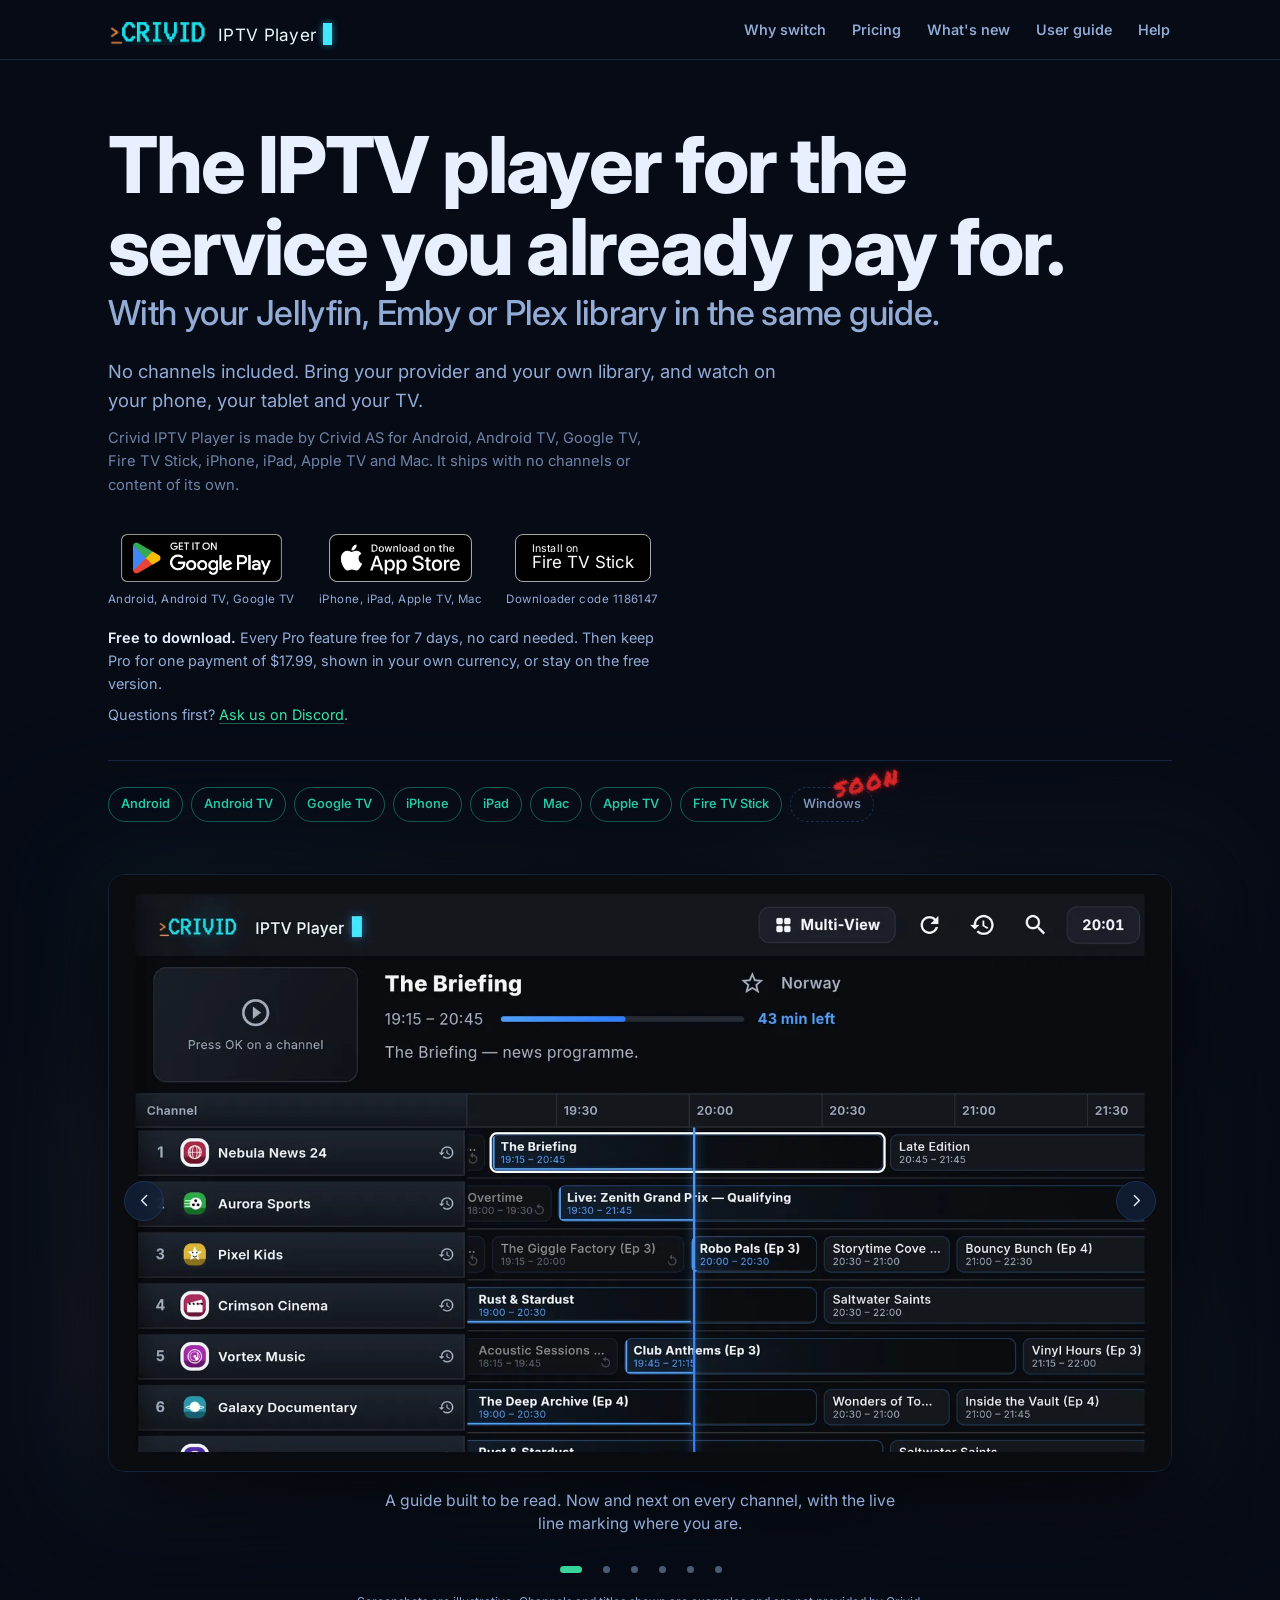
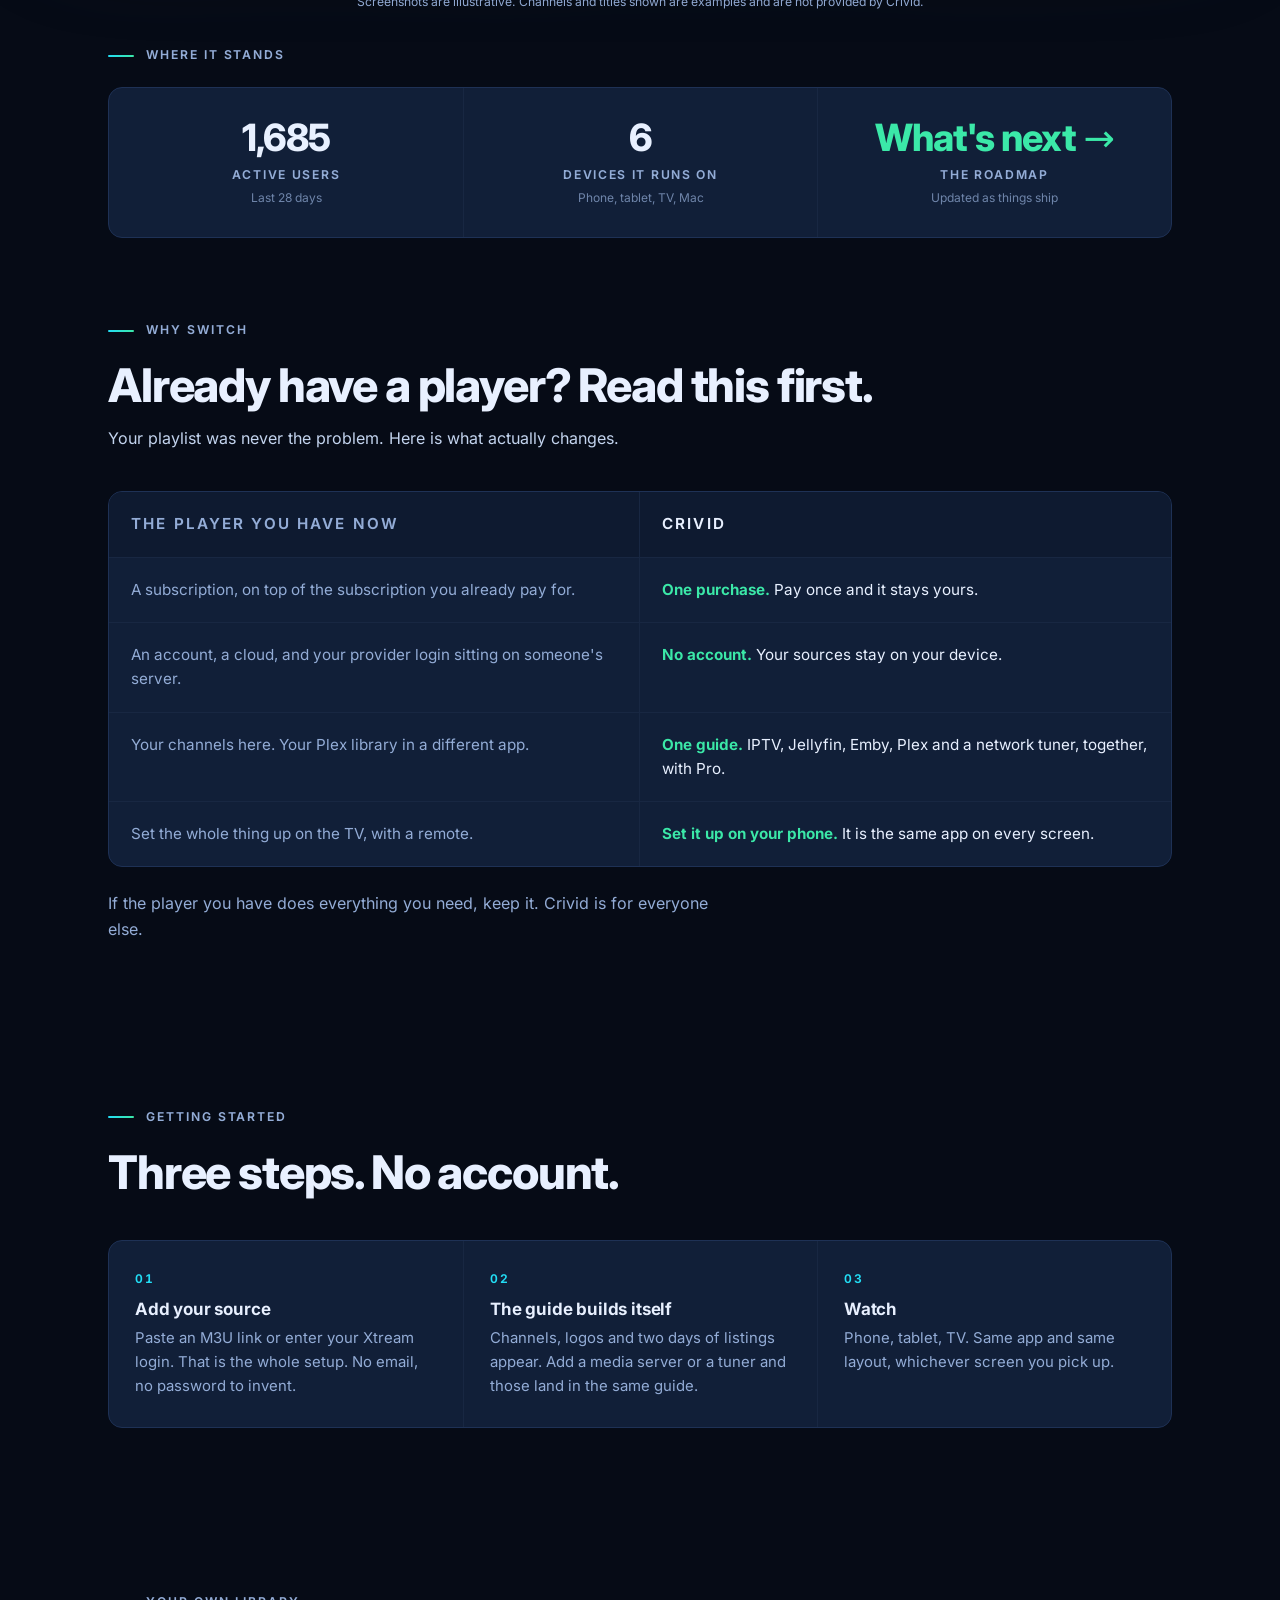
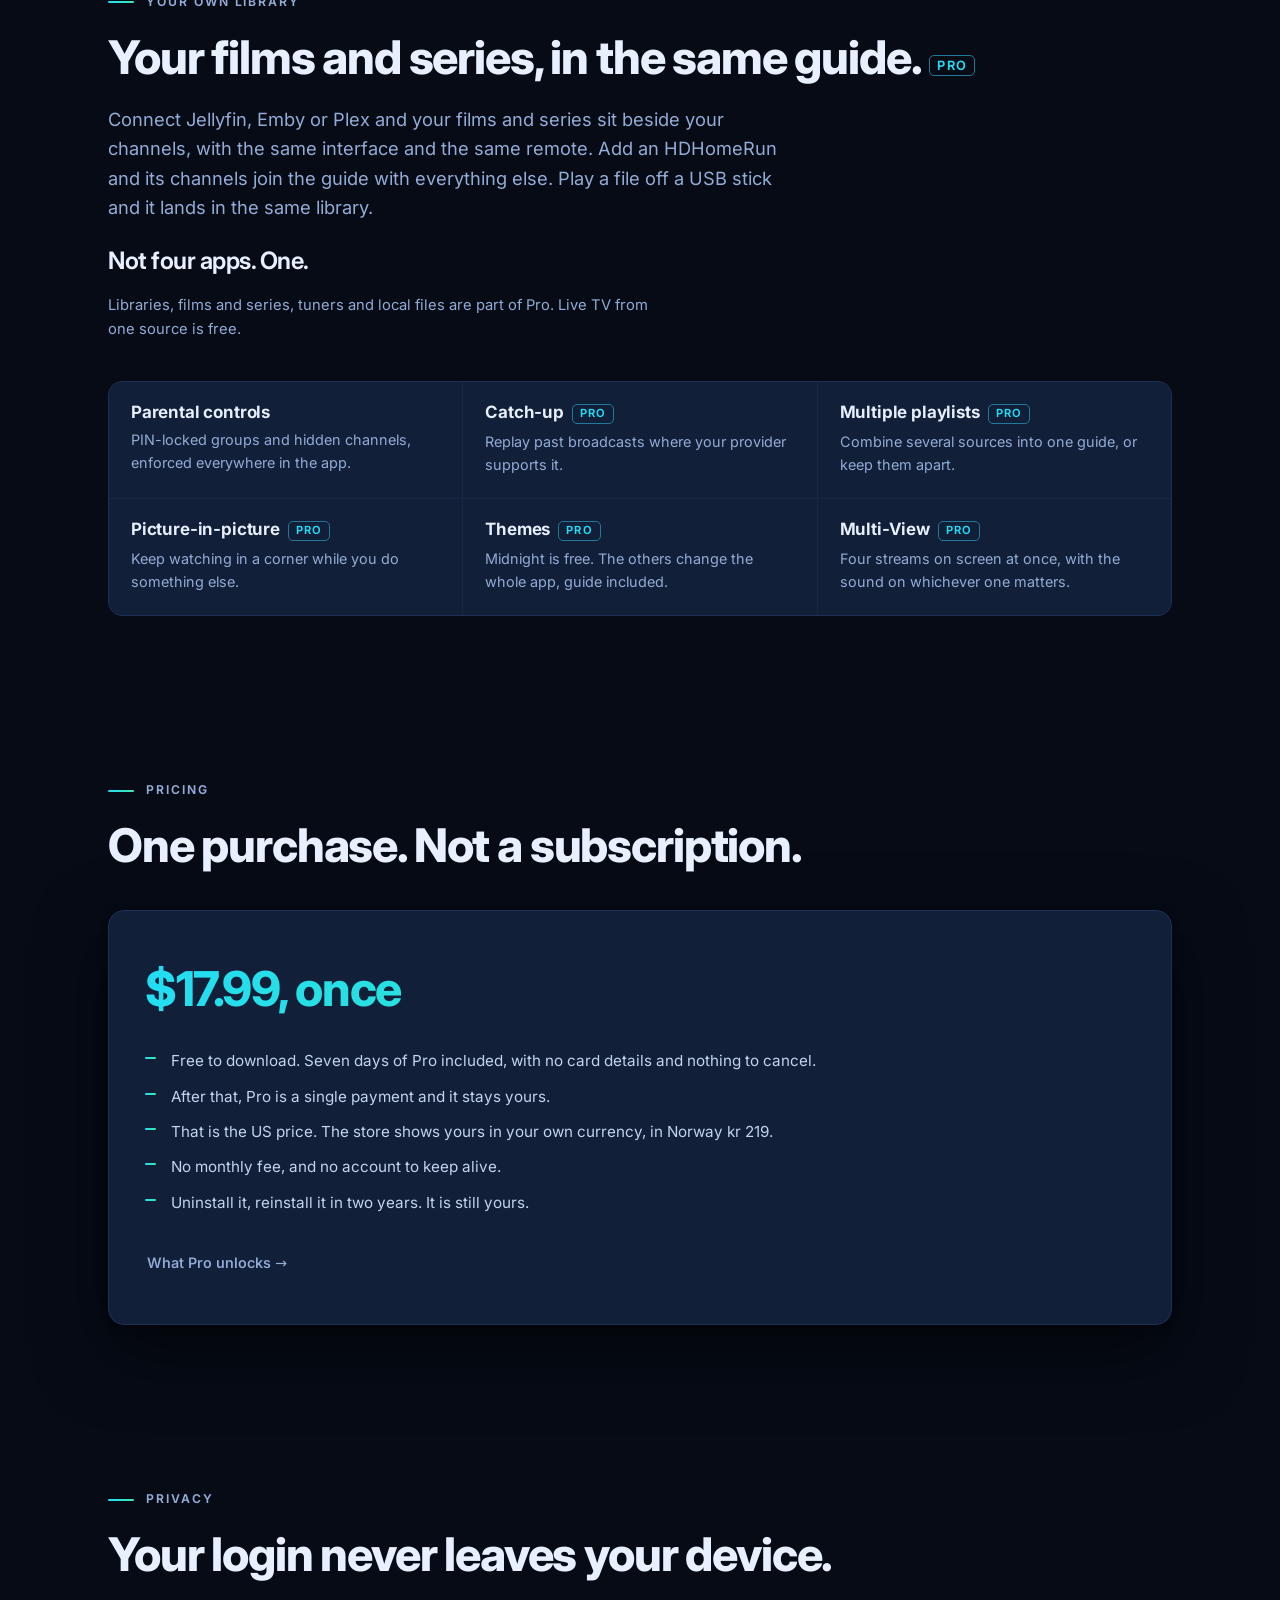
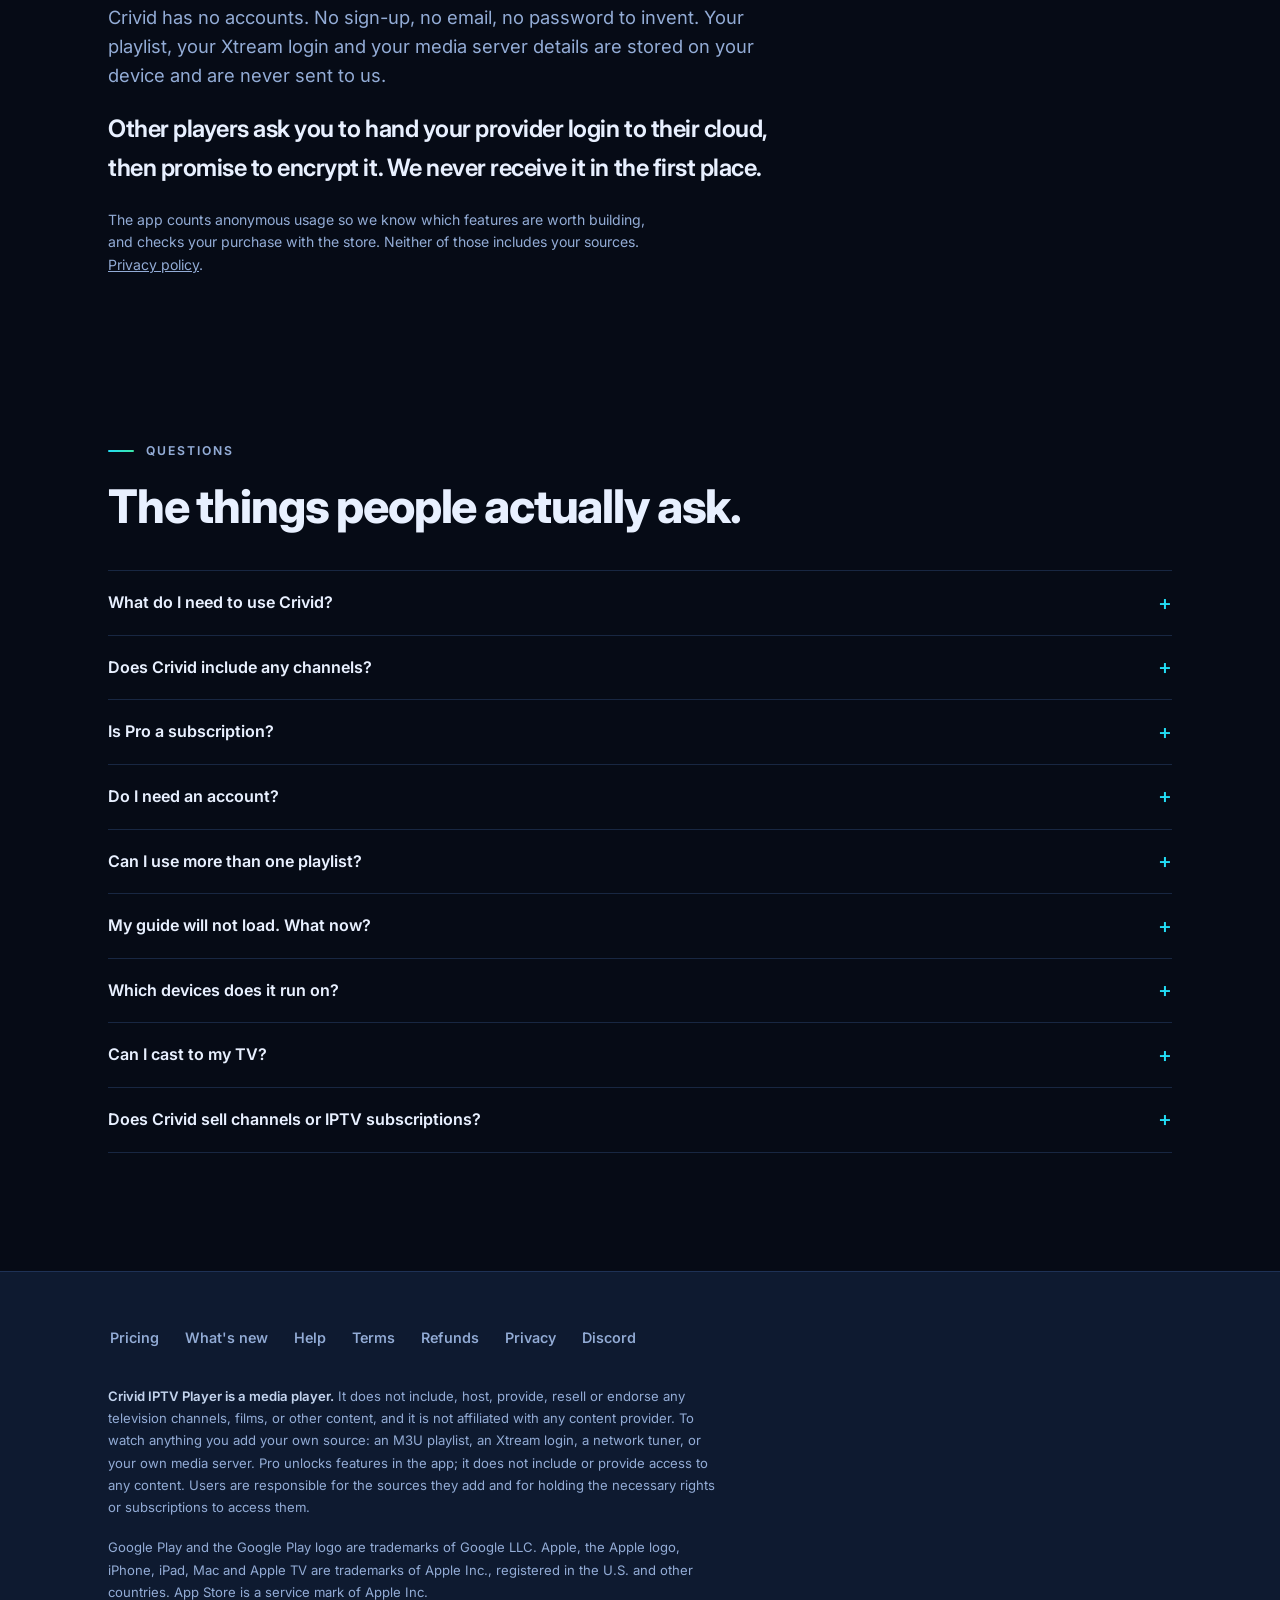
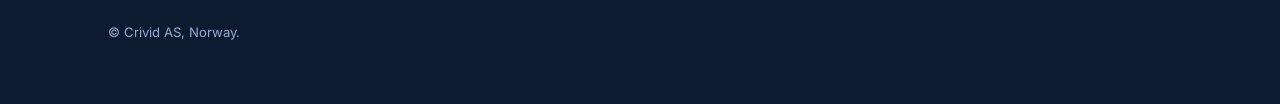
==== commit df7aa044: "Umami-statistikk paa alle sider (stats.pokereyetd.com, kun crividplayer.com teller) Co-Authored-By: " ====
--- a/index.html
+++ b/index.html
@@ -163,6 +163,7 @@
   ]
 }
 </script>
+  <script defer src="https://stats.pokereyetd.com/script.js" data-website-id="1200125e-047b-4952-bb63-b91e23392a55" data-domains="crividplayer.com"></script>
 </head>
 <body>
 <div class="page">
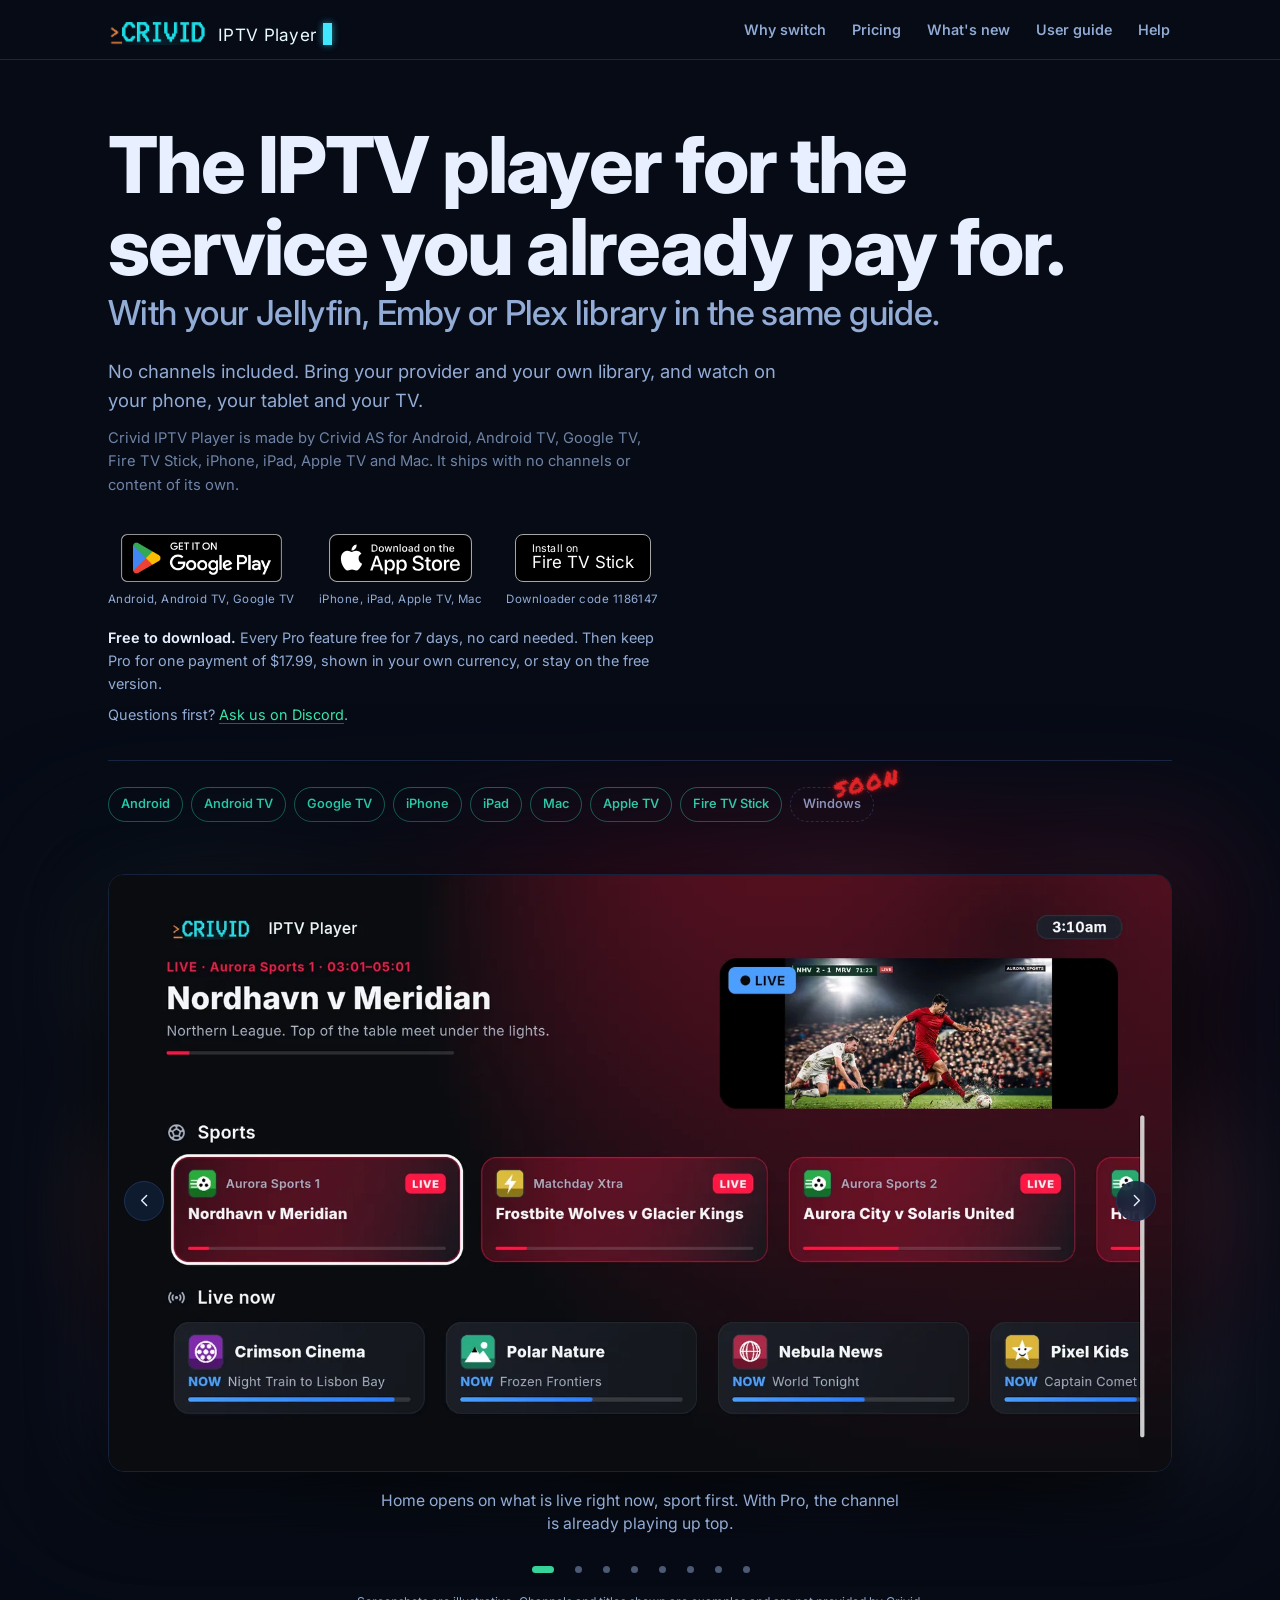
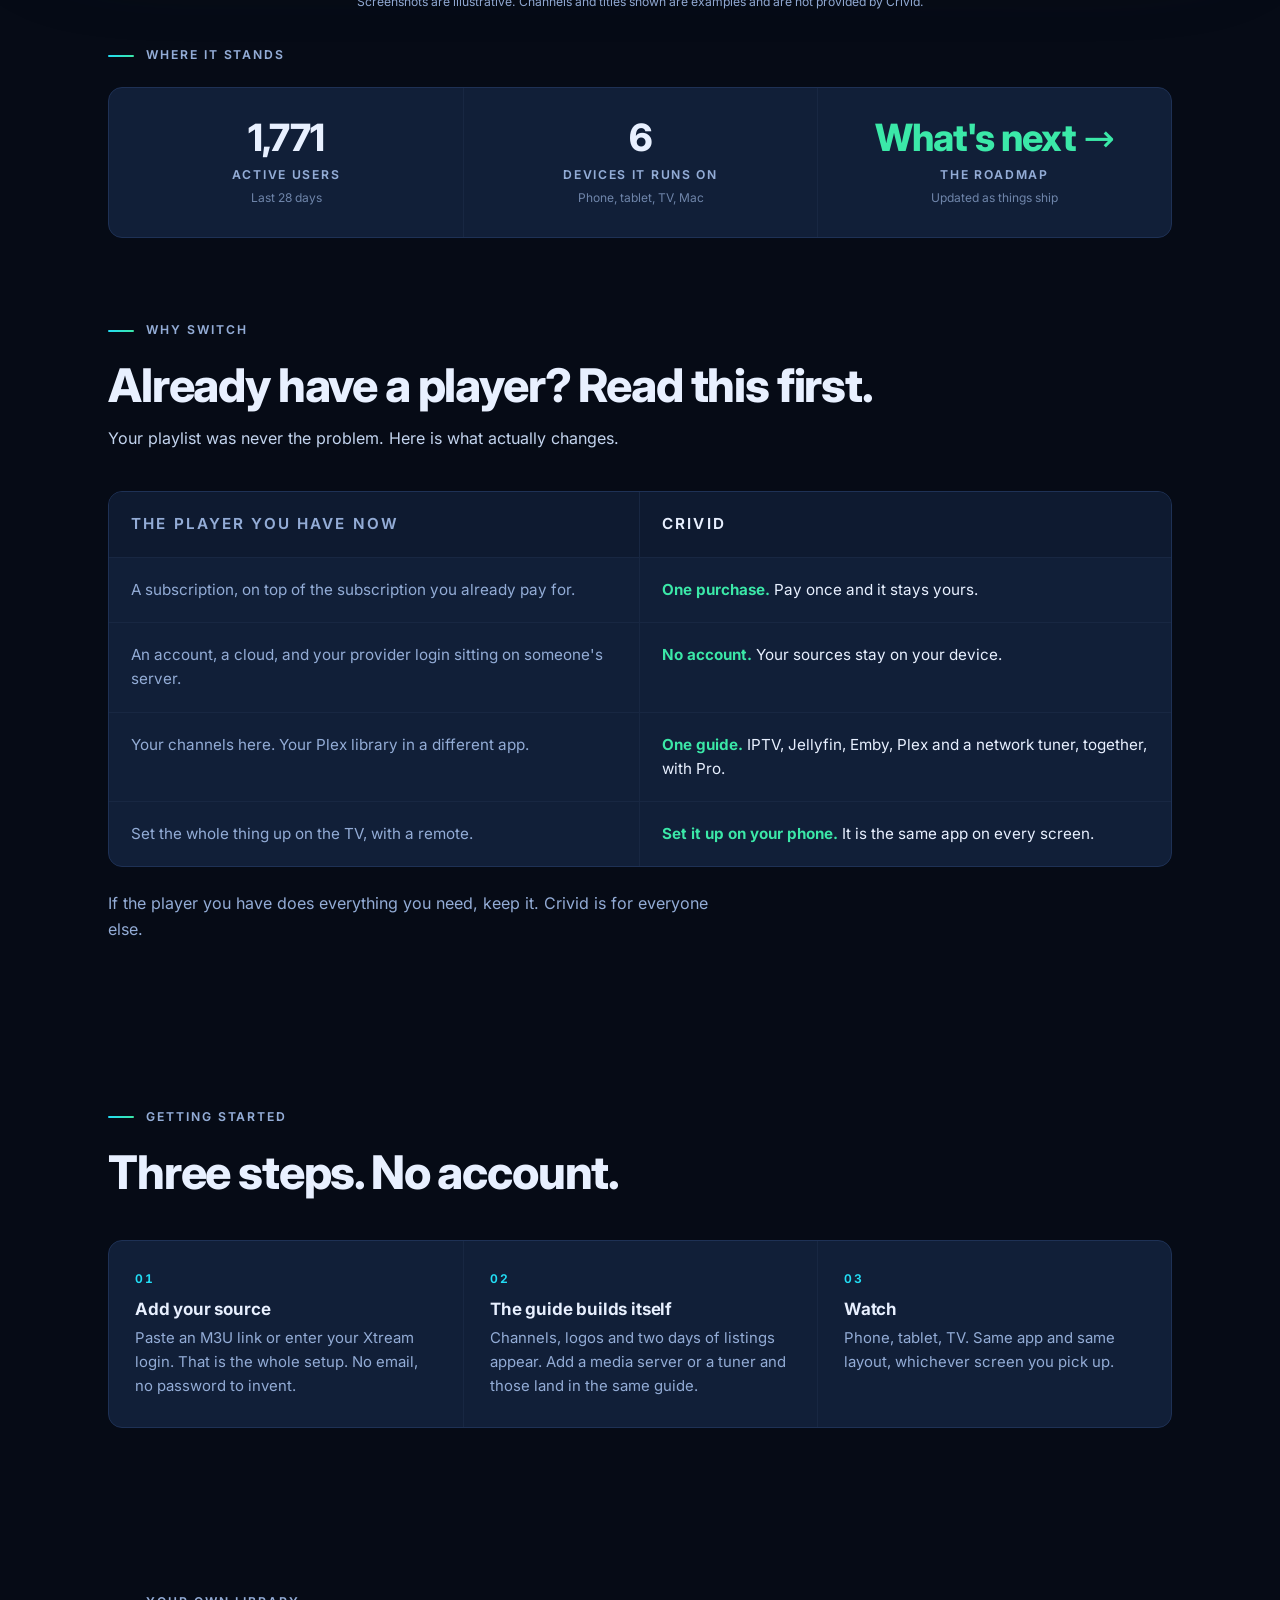
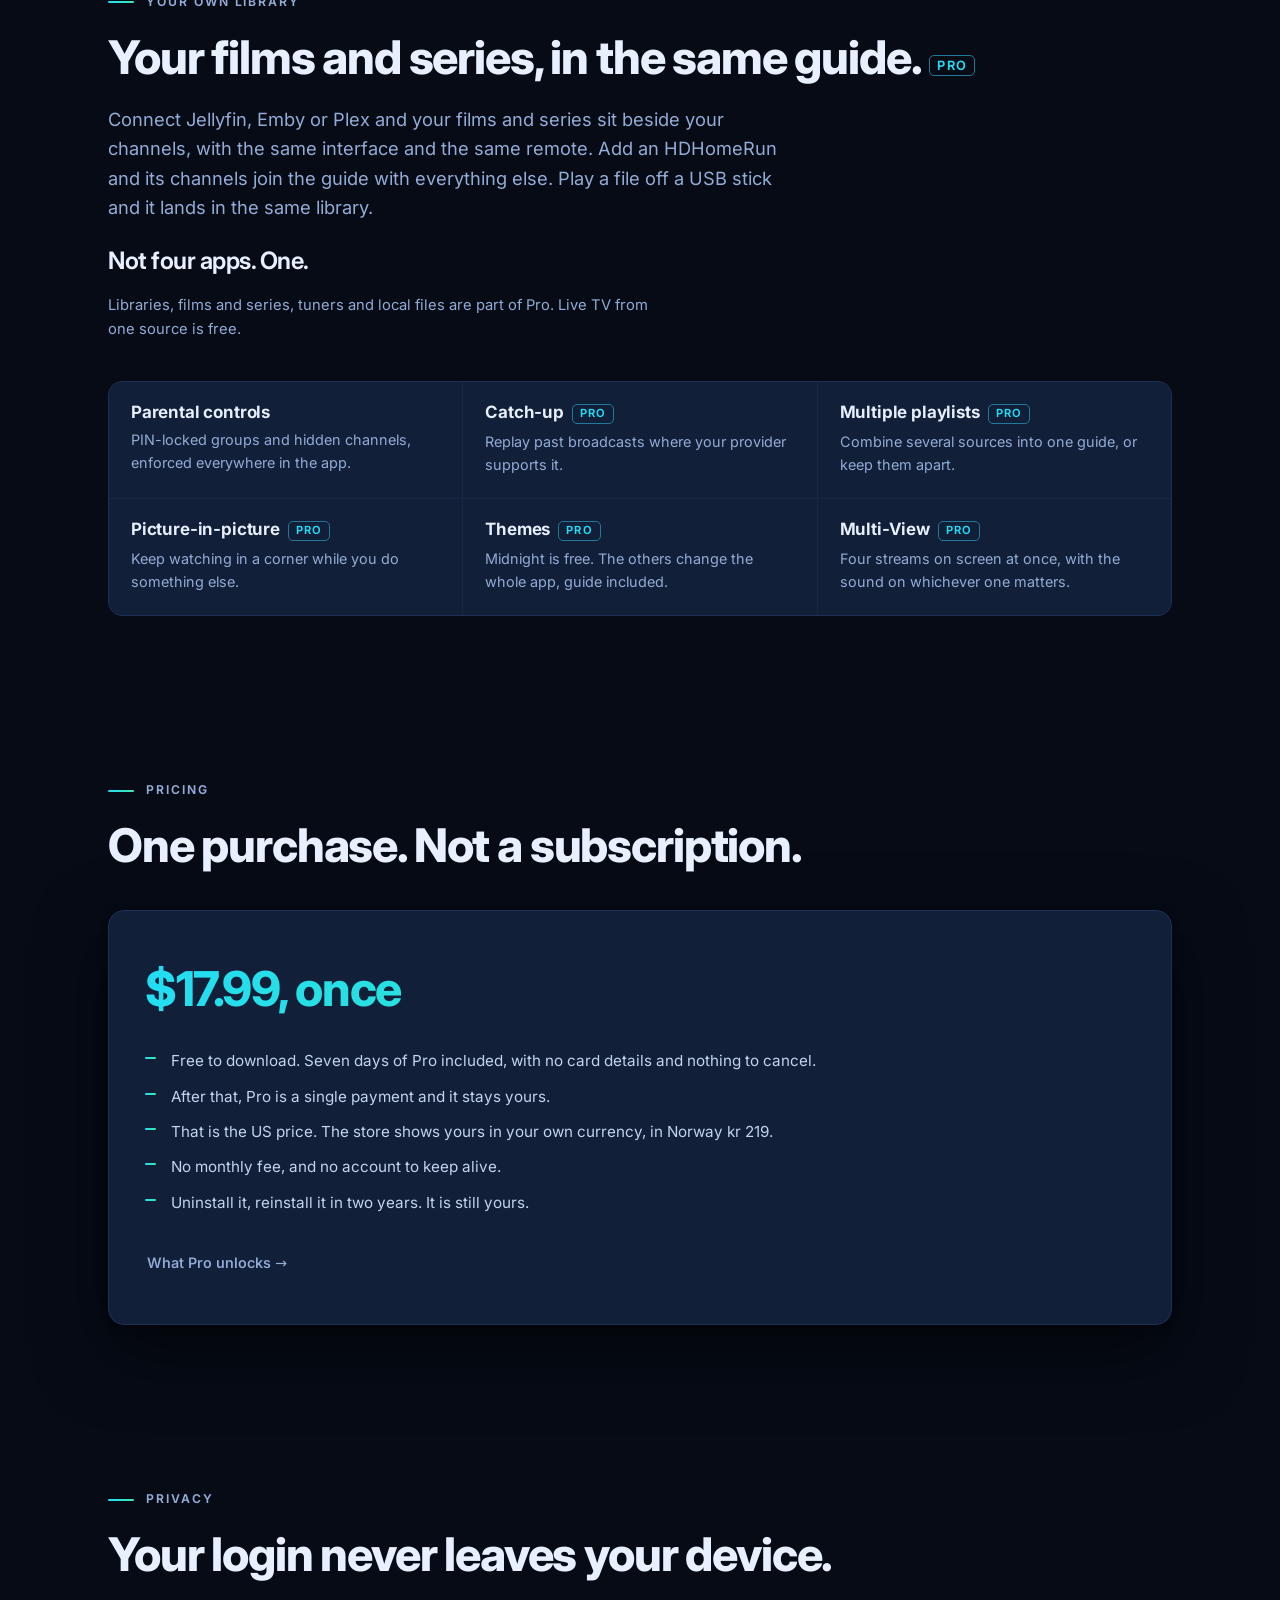
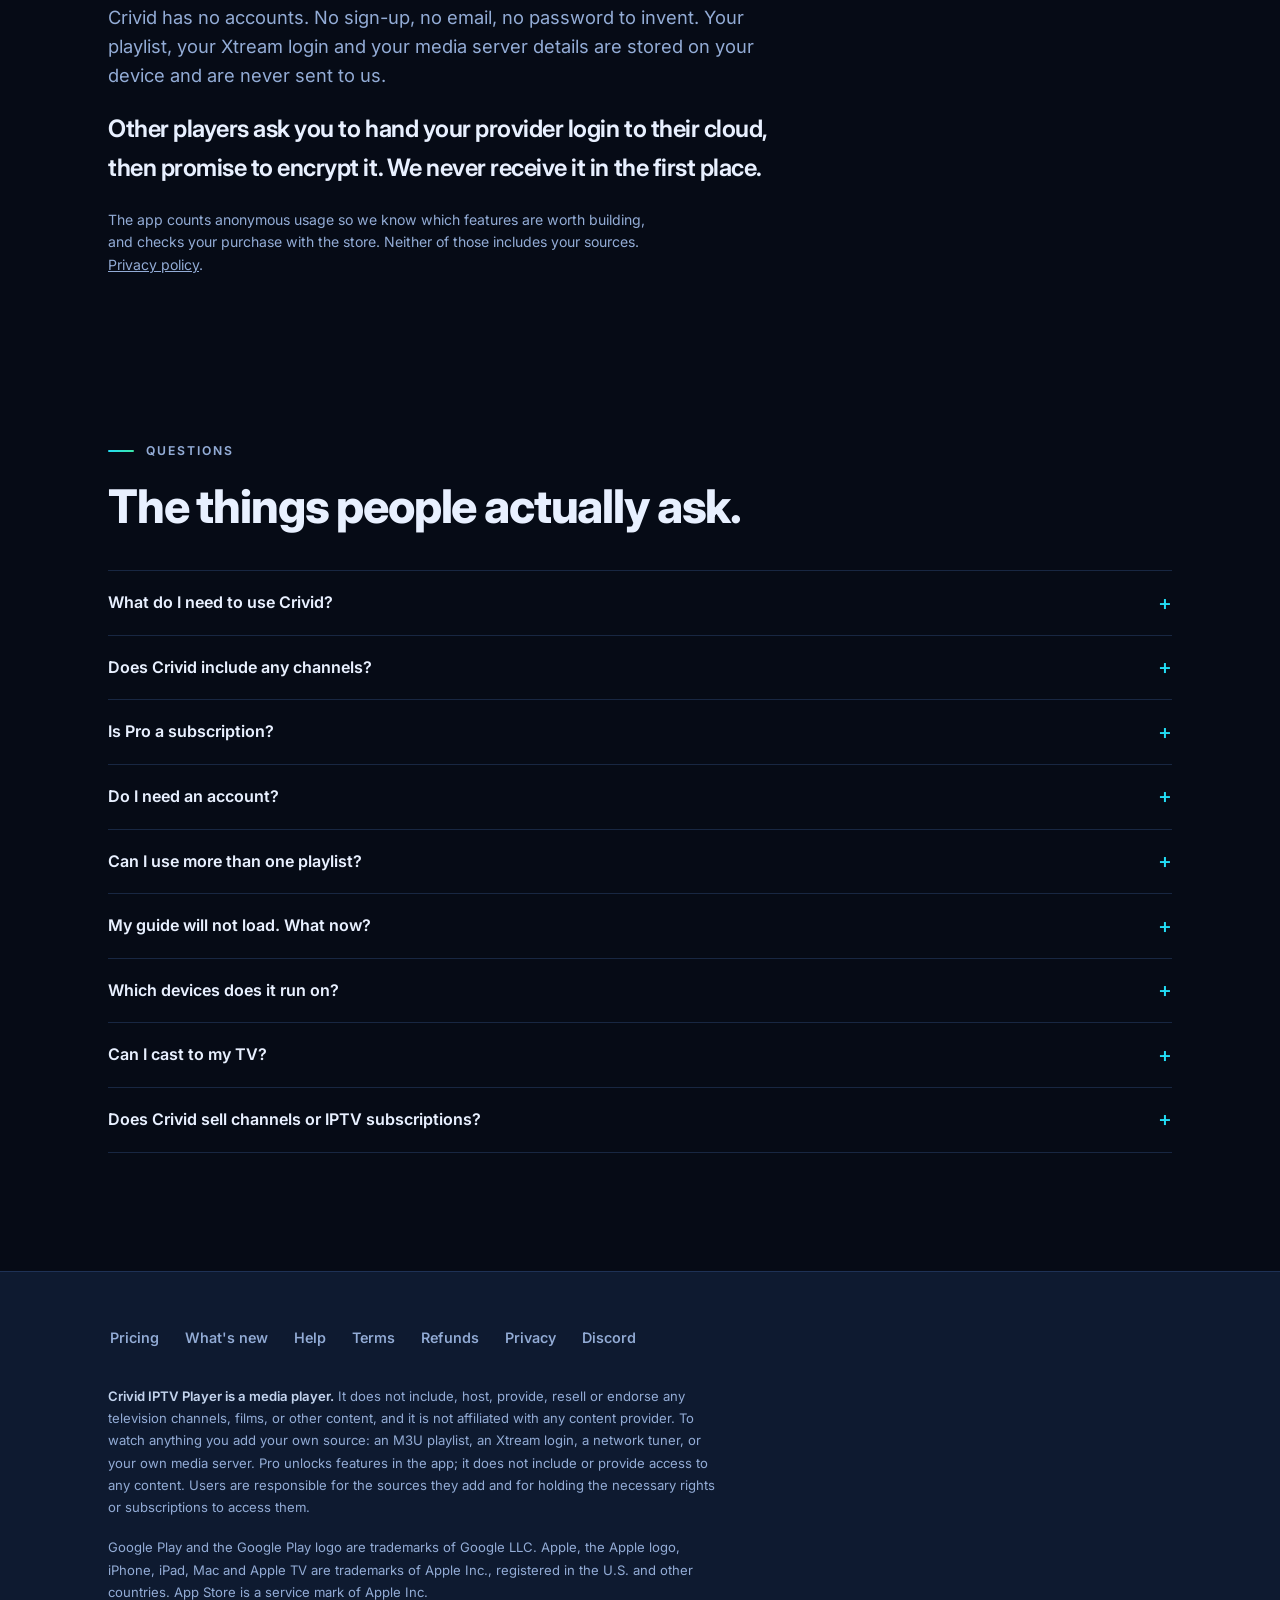
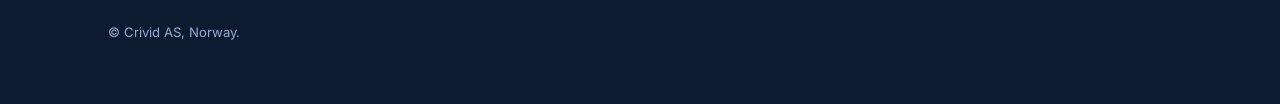
==== commit 0546dba3: "Forsiden: Home og Customize Home først i karusellen (2.0.9) Co-Authored-By: Claude Opus 5.5 <noreply" ====
--- a/index.html
+++ b/index.html
@@ -47,6 +47,7 @@
       ],
       "image": "https://crividplayer.com/img/icon.png",
       "screenshot": [
+        "https://crividplayer.com/img/shots/shot_home.jpg",
         "https://crividplayer.com/img/shots/shot_guide-r2.jpg",
         "https://crividplayer.com/img/shots/shot_multiview-r2.jpg",
         "https://crividplayer.com/img/shots/shot_library-r2.jpg",
@@ -219,13 +220,13 @@
 
   <div class="slider">
     <div class="stage">
-    <div class="glow" aria-hidden="true"><img src="img/shots/shot_guide-r2.webp" alt="" class="on" fetchpriority="high" width="1600" height="900"><img data-src="img/shots/shot_multiview-r2.webp" alt="" width="1600" height="900"><img data-src="img/shots/shot_library-r2.webp" alt="" width="1600" height="900"><img data-src="img/shots/shot_live-r2.webp" alt="" width="1600" height="900"><img data-src="img/shots/shot_history.webp" alt="" width="1600" height="900"><img data-src="img/shots/shot_themes-r2.webp" alt="" width="1600" height="900"></div>
-    <div class="frame"><img src="img/shots/shot_guide-r2.webp" fetchpriority="high" alt="A guide built to be read. Now and next on every channel, with the live line marking where you are." class="on" width="1600" height="900"><img data-src="img/shots/shot_multiview-r2.webp" alt="Four streams, one screen. Multi-View runs four live channels at once." width="1600" height="900"><img data-src="img/shots/shot_library-r2.webp" alt="Your library on the big screen, with posters and ratings at a glance." width="1600" height="900"><img data-src="img/shots/shot_live-r2.webp" alt="Live TV full screen, with the channel and what is coming up next." width="1600" height="900"><img data-src="img/shots/shot_history.webp" alt="Watch history. Everything you watched, ready to pick up again." width="1600" height="900"><img data-src="img/shots/shot_themes-r2.webp" alt="Themes, clock format and guide text size, so the app reads the way you want it." width="1600" height="900"></div>
-  </div>
-  <div class="caps"><p class="cap on">A guide built to be read. Now and next on every channel, with the live line marking where you are.</p><p class="cap">Four streams, one screen. Multi-View runs four live channels at once.</p><p class="cap">Your library on the big screen, with posters and ratings at a glance.</p><p class="cap">Live TV full screen, with the channel and what is coming up next.</p><p class="cap">Watch history. Everything you watched, ready to pick up again.</p><p class="cap">Themes, clock format and guide text size, so the app reads the way you want it.</p></div>
+    <div class="glow" aria-hidden="true"><img src="img/shots/shot_home.webp" alt="" class="on" fetchpriority="high" width="1600" height="900"><img data-src="img/shots/shot_customize.webp" alt="" width="1600" height="900"><img data-src="img/shots/shot_guide-r2.webp" alt="" width="1600" height="900"><img data-src="img/shots/shot_multiview-r2.webp" alt="" width="1600" height="900"><img data-src="img/shots/shot_library-r2.webp" alt="" width="1600" height="900"><img data-src="img/shots/shot_live-r2.webp" alt="" width="1600" height="900"><img data-src="img/shots/shot_history.webp" alt="" width="1600" height="900"><img data-src="img/shots/shot_themes-r2.webp" alt="" width="1600" height="900"></div>
+    <div class="frame"><img src="img/shots/shot_home.webp" fetchpriority="high" alt="Home opens on what is live right now, sport first. With Pro, the channel is already playing up top." class="on" width="1600" height="900"><img data-src="img/shots/shot_customize.webp" alt="Make Home yours. Pick the rows, and put the sports and leagues you follow first." width="1600" height="900"><img data-src="img/shots/shot_guide-r2.webp" alt="A guide built to be read. Now and next on every channel, with the live line marking where you are." width="1600" height="900"><img data-src="img/shots/shot_multiview-r2.webp" alt="Four streams, one screen. Multi-View runs four live channels at once." width="1600" height="900"><img data-src="img/shots/shot_library-r2.webp" alt="Your library on the big screen, with posters and ratings at a glance." width="1600" height="900"><img data-src="img/shots/shot_live-r2.webp" alt="Live TV full screen, with the channel and what is coming up next." width="1600" height="900"><img data-src="img/shots/shot_history.webp" alt="Watch history. Everything you watched, ready to pick up again." width="1600" height="900"><img data-src="img/shots/shot_themes-r2.webp" alt="Themes, clock format and guide text size, so the app reads the way you want it." width="1600" height="900"></div>
+  </div>
+  <div class="caps"><p class="cap on">Home opens on what is live right now, sport first. With Pro, the channel is already playing up top.</p><p class="cap">Make Home yours. Pick the rows, and put the sports and leagues you follow first.</p><p class="cap">A guide built to be read. Now and next on every channel, with the live line marking where you are.</p><p class="cap">Four streams, one screen. Multi-View runs four live channels at once.</p><p class="cap">Your library on the big screen, with posters and ratings at a glance.</p><p class="cap">Live TV full screen, with the channel and what is coming up next.</p><p class="cap">Watch history. Everything you watched, ready to pick up again.</p><p class="cap">Themes, clock format and guide text size, so the app reads the way you want it.</p></div>
     <div class="controls">
       <button class="arrow prev" type="button" aria-label="Previous screenshot"><svg viewBox="0 0 24 24"><path d="m15 5-7 7 7 7"/></svg></button>
-      <div class="dots"><button type="button" aria-label="Screenshot 1" aria-current="true"></button><button type="button" aria-label="Screenshot 2"></button><button type="button" aria-label="Screenshot 3"></button><button type="button" aria-label="Screenshot 4"></button><button type="button" aria-label="Screenshot 5"></button><button type="button" aria-label="Screenshot 6"></button></div>
+      <div class="dots"><button type="button" aria-label="Screenshot 1" aria-current="true"></button><button type="button" aria-label="Screenshot 2"></button><button type="button" aria-label="Screenshot 3"></button><button type="button" aria-label="Screenshot 4"></button><button type="button" aria-label="Screenshot 5"></button><button type="button" aria-label="Screenshot 6"></button><button type="button" aria-label="Screenshot 7"></button><button type="button" aria-label="Screenshot 8"></button></div>
       <button class="arrow next" type="button" aria-label="Next screenshot"><svg viewBox="0 0 24 24"><path d="m9 5 7 7-7 7"/></svg></button>
     </div>
     <p class="shot-note">Screenshots are illustrative. Channels and titles shown are examples and are not provided by Crivid.</p>
